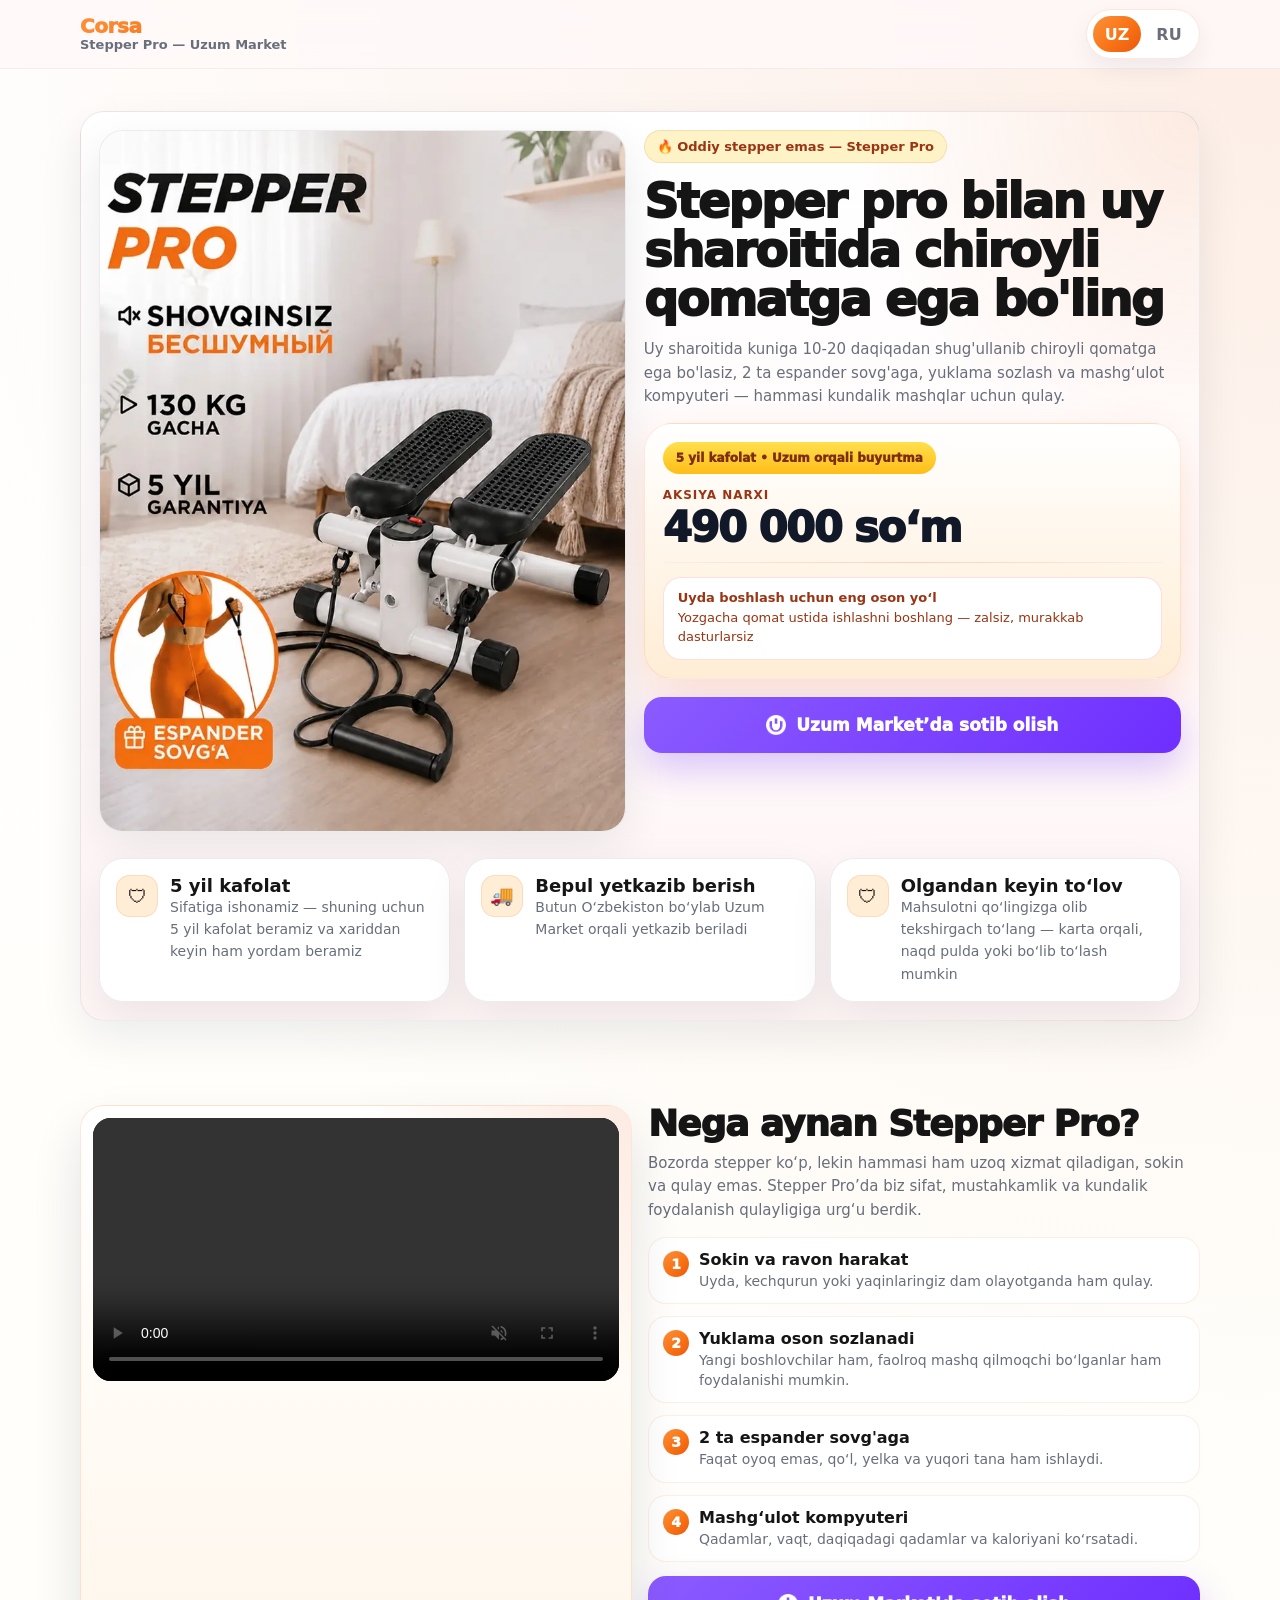
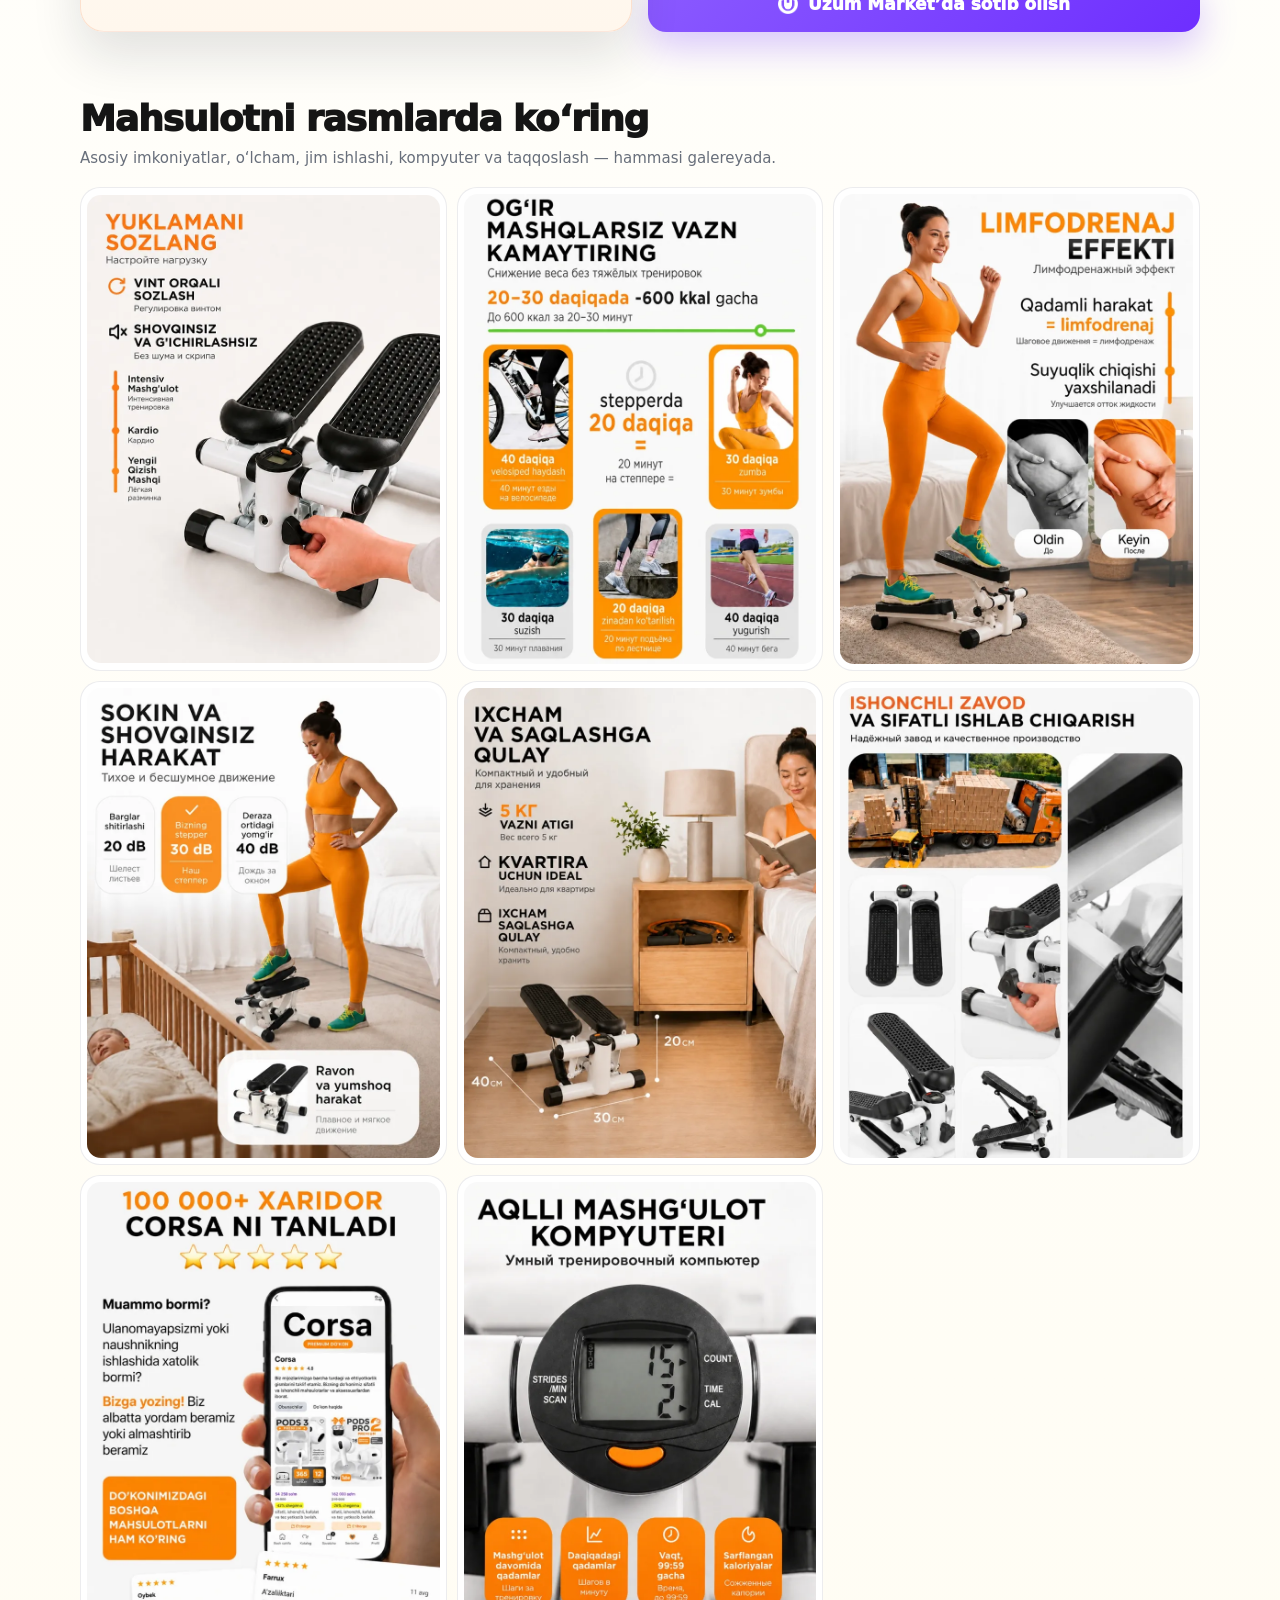
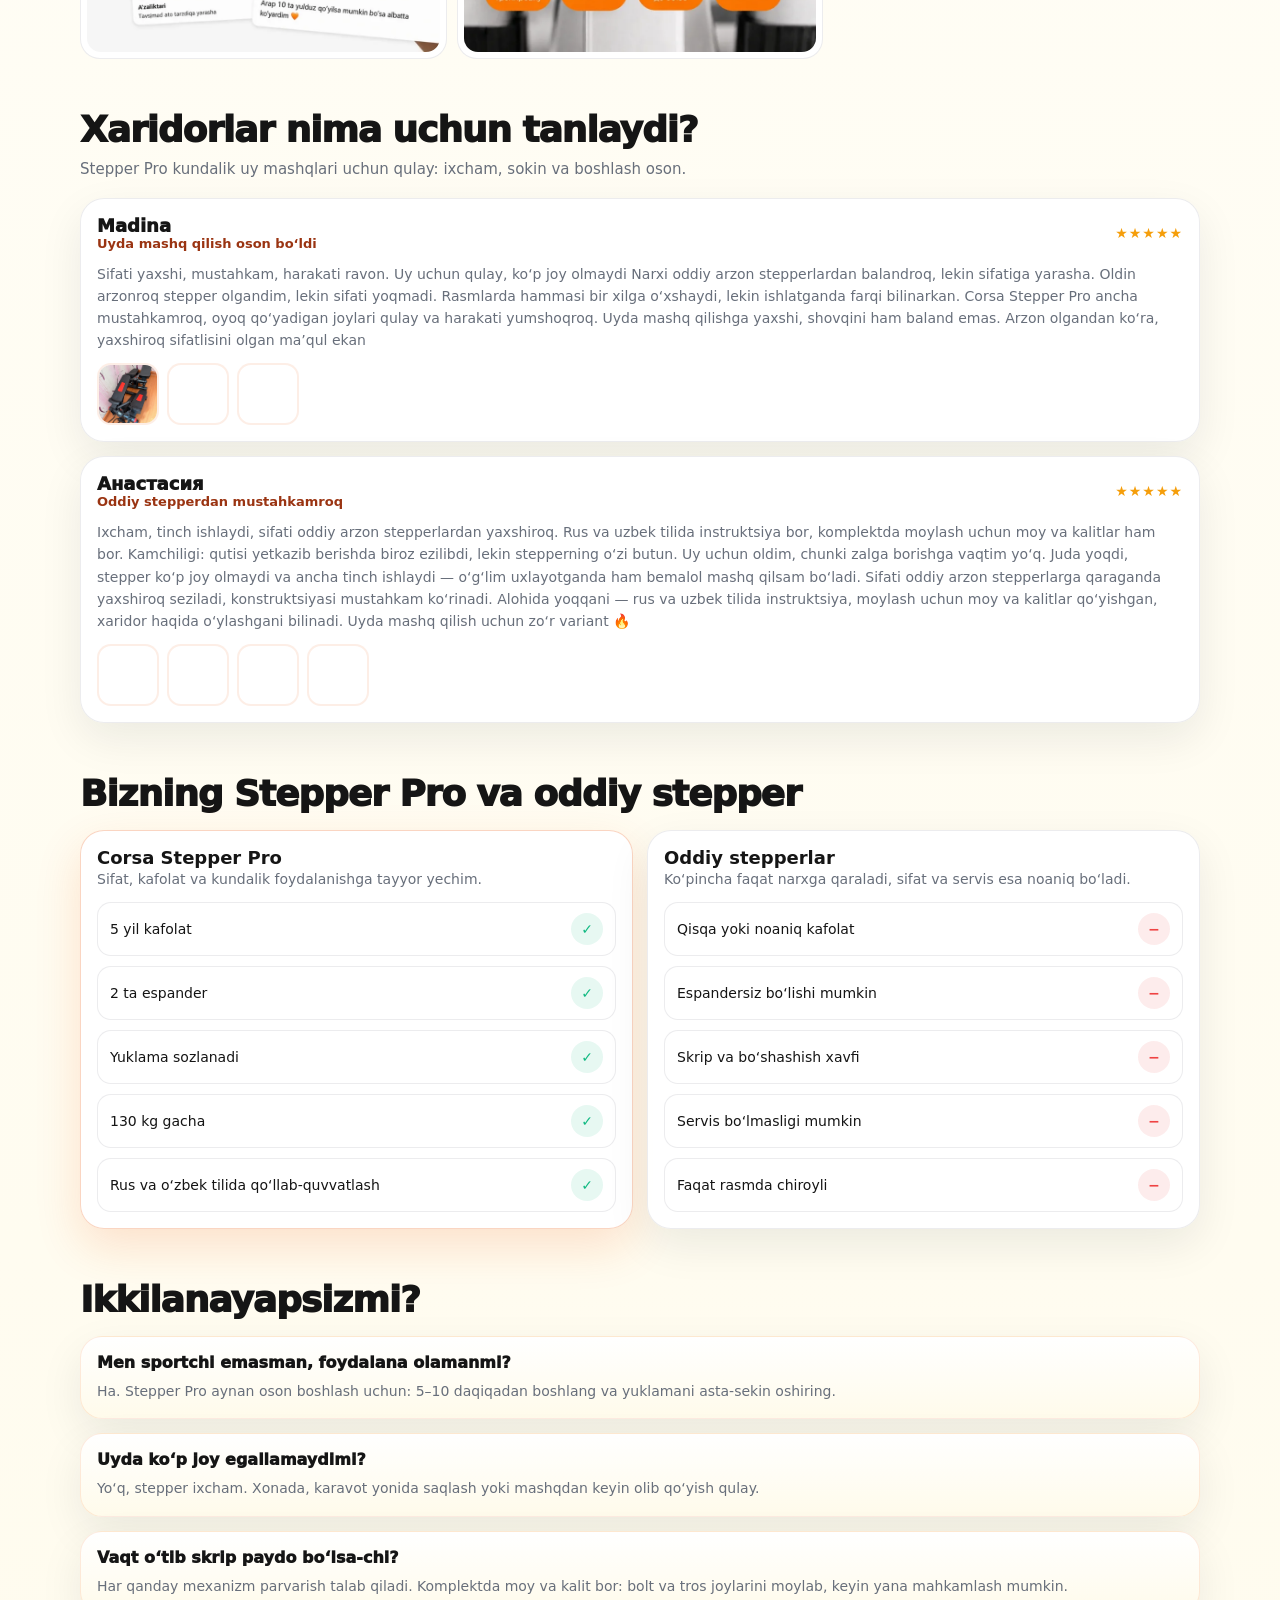
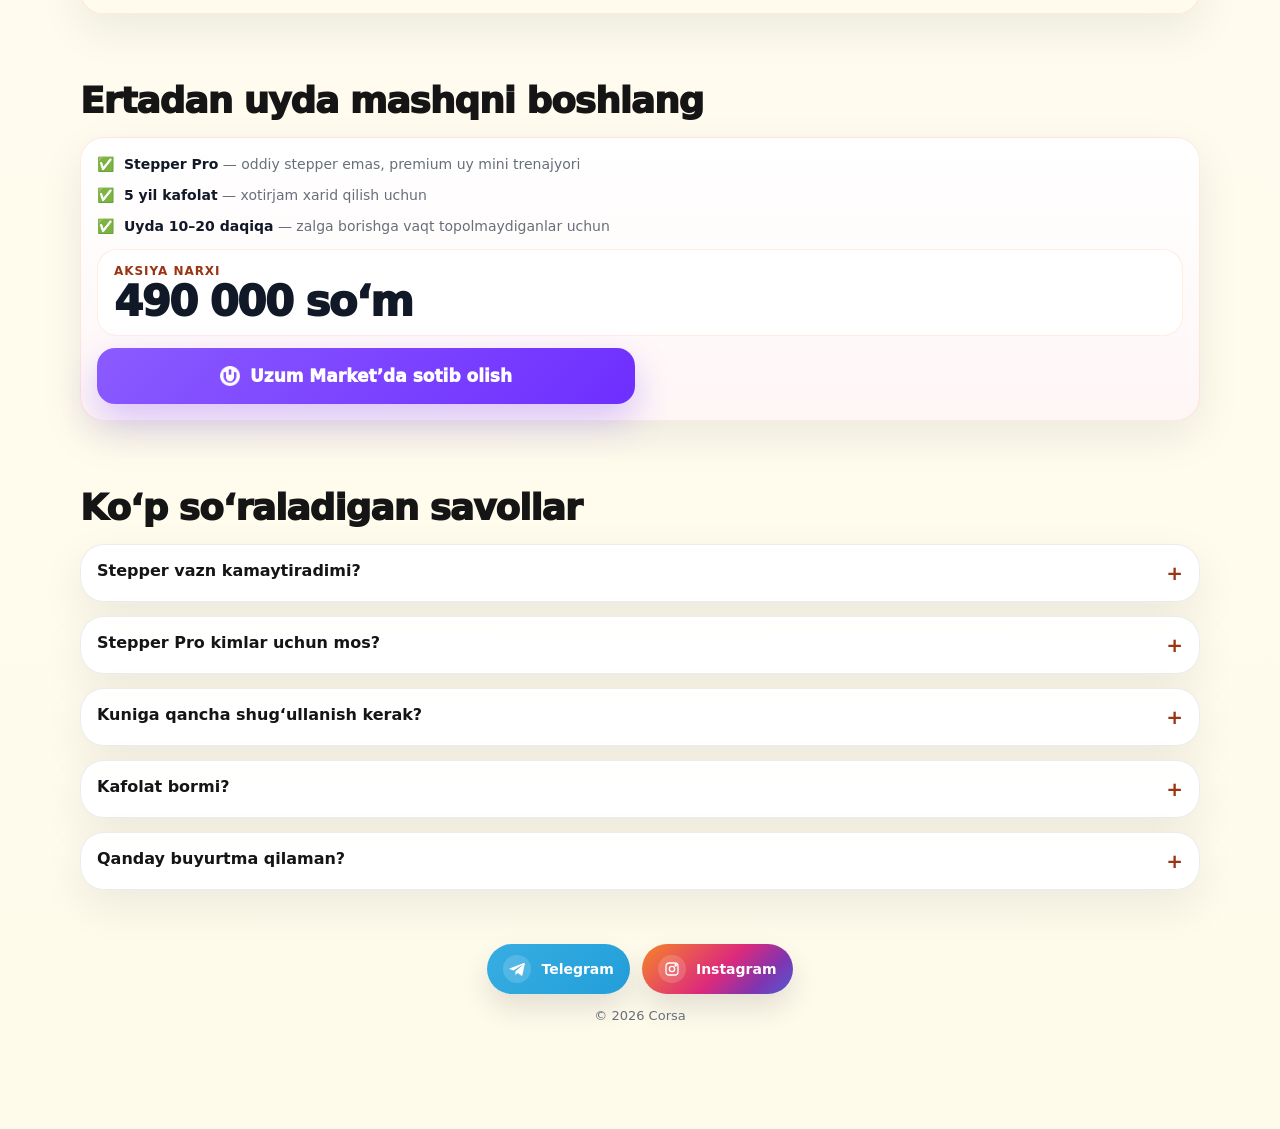
==== index.html @ ea38083e "Update Uzum market link" ====
<!DOCTYPE html>
<html lang="uz">
<head>
  <meta charset="UTF-8" />
  <meta name="viewport" content="width=device-width, initial-scale=1.0, viewport-fit=cover" />
  <title>Corsa — Stepper Pro | Uy uchun premium trenajor | Uzum Market</title>
  <meta name="description" content="Stepper Pro — uyda kardio, qomat va kundalik harakat uchun premium mini stepper. 2 ta espander, yuklama sozlash, mashg‘ulot kompyuteri va 5 yil kafolat." />
  <meta name="theme-color" content="#ea580c" />
  <meta name="robots" content="index,follow" />
  <meta property="og:type" content="website" />
  <meta property="og:title" content="Stepper Pro | Corsa — Uzum Market" />
  <meta property="og:description" content="Oddiy stepper emas — Stepper Pro. Uyda 10–20 daqiqa mashq, ixcham, shovqinsiz, 2 espander va 5 yil kafolat." />
  <meta property="og:image" content="images/stepper/s1.webp" />
  <meta property="og:url" content="https://shopland.uz/stepper.html" />
  <meta name="twitter:card" content="summary_large_image" />
  <link rel="canonical" href="https://shopland.uz/stepper.html" />
  
  <link href="data:image/svg+xml,<svg xmlns='http://www.w3.org/2000/svg' viewBox='0 0 100 100'><rect width='100' height='100' rx='20' fill='%23ef2029'/><text x='50' y='74' font-family='Arial, sans-serif' font-weight='bold' font-size='75' fill='white' text-anchor='middle'>C</text></svg>" rel="icon" />
  <link rel="preconnect" href="https://images.uzum.uz" crossorigin />
  <link rel="preconnect" href="https://connect.facebook.net" crossorigin />
  <link rel="preload" as="image" href="./images/stepper/s1.webp" fetchpriority="high" />
  
  <link rel="stylesheet" href="./css/style.css" />
  
  <!-- Meta Pixel Code -->
  <script>
  !function(f,b,e,v,n,t,s){if(f.fbq)return;n=f.fbq=function(){n.callMethod?n.callMethod.apply(n,arguments):n.queue.push(arguments)};if(!f._fbq)f._fbq=n;n.push=n;n.loaded=!0;n.version='2.0';n.queue=[];t=b.createElement(e);t.async=!0;t.src=v;s=b.getElementsByTagName(e)[0];s.parentNode.insertBefore(t,s)}(window, document,'script','https://connect.facebook.net/en_US/fbevents.js');
  fbq('init', '970527575460643');
  fbq('track', 'PageView');
  </script>
  <noscript><img height="1" width="1" style="display:none" src="https://www.facebook.com/tr?id=970527575460643&ev=PageView&noscript=1" /></noscript>
  <!-- End Meta Pixel Code -->
</head>
<body>
  <header class="topbar">
    <div class="container topbar-inner">
      <a href="#" class="brand"><span class="brand-copy"><span>Corsa</span><small data-uz="Stepper Pro — Uzum Market" data-ru="Stepper Pro — Uzum Market">Stepper Pro — Uzum Market</small></span></a>
      <div class="lang-switch" aria-label="Language switcher"><button class="lang-btn active" data-lang-btn="uz" type="button">UZ</button><button class="lang-btn" data-lang-btn="ru" type="button">RU</button></div>
    </div>
  </header>

  <main id="top">
    <section class="hero section-lg" id="hero-section">
      <div class="container">
        <div class="hero-wrap card">
          <div class="hero-media"><img src="./images/stepper/s1.webp?v=2" alt="Stepper Pro — uy uchun premium trenajor" loading="eager" fetchpriority="high" decoding="async" /></div>
          <div class="hero-copy">
            <div class="eyebrow" data-uz="🔥 Oddiy stepper emas — Stepper Pro" data-ru="🔥 Не обычный степпер — Stepper Pro">🔥 Oddiy stepper emas — Stepper Pro</div>
            <h1 data-uz="Stepper pro bilan uy sharoitida chiroyli qomatga ega bo'ling" data-ru="Обретите красивую фигуру в домашних условиях со Stepper pro">Stepper pro bilan uy sharoitida chiroyli qomatga ega bo'ling</h1>
            <p class="lead" data-uz="Uy sharoitida kuniga 10-20 daqiqadan shug'ullanib chiroyli qomatga ega bo'lasiz, 2 ta espander sovg'aga, yuklama sozlash va mashg‘ulot kompyuteri — hammasi kundalik mashqlar uchun qulay." data-ru="Занимаясь по 10-20 минут в день дома, вы обретете красивую фигуру, 2 эспандера в подарок, регулировка нагрузки и тренировочный компьютер — всё для удобных ежедневных тренировок.">Uy sharoitida kuniga 10-20 daqiqadan shug'ullanib chiroyli qomatga ega bo'lasiz, 2 ta espander sovg'aga, yuklama sozlash va mashg‘ulot kompyuteri — hammasi kundalik mashqlar uchun qulay.</p>
            <div class="price-box">
              <span class="discount-pill" data-uz="5 yil kafolat • Uzum orqali buyurtma" data-ru="Гарантия 5 лет • Заказ через Uzum">5 yil kafolat • Uzum orqali buyurtma</span>
              <div class="price-main"><div class="price-main-left"><span class="price-caption" data-uz="Aksiya narxi" data-ru="Цена по акции">Aksiya narxi</span><span class="new-price" data-uz="490 000 so‘m" data-ru="490 000 сум">490 000 so‘m</span></div></div>
              <div style="height:1px;background:linear-gradient(90deg,rgba(239,32,41,.04),rgba(239,32,41,.18),rgba(239,32,41,.04))"></div>
              <div style="padding:12px 14px;border-radius:18px;background:#fff;border:1px solid rgba(239,32,41,.14)"><div class="timer-label" data-uz="Uyda boshlash uchun eng oson yo‘l" data-ru="Самый простой старт тренировок дома">Uyda boshlash uchun eng oson yo‘l</div><p style="font-size:13px;color:#9a3412;margin-top:4px;line-height:1.45" data-uz="Yozgacha qomat ustida ishlashni boshlang — zalsiz, murakkab dasturlarsiz" data-ru="Начните работать над фигурой до лета — дома, без спортзала и сложных программ">Sport zalisiz, murakkab dasturlarsiz — stepperga chiqing va harakatni boshlang</p></div>
            </div>
            <div class="btn-row" style="margin-top: 4px;"><a href="https://uzum.uz/uz/product/uy-uchunekspanderliprostepperkardiofitnes-oyoqlar-qora---1-2832584" class="btn btn-uzum" rel="nofollow noopener noreferrer" target="_blank"><img src="./assets/uzum-logo.webp" alt="Uzum logo" /><span data-uz="Uzum Market’da sotib olish" data-ru="Купить в Uzum Market">Uzum Market’da sotib olish</span></a></div>
          </div>
          <div class="proof-row-full">
            <div class="trust-item card"><div class="icon-box">🛡</div><div><h3 data-uz="5 yil kafolat" data-ru="Гарантия 5 лет">5 yil kafolat</h3><p data-uz="Sifatiga ishonamiz — shuning uchun 5 yil kafolat beramiz va xariddan keyin ham yordam beramiz" data-ru="Мы уверены в качестве — поэтому даём гарантию 5 лет и поддерживаем вас после покупки">Sifatiga ishonamiz — shuning uchun 5 yil kafolat beramiz va xariddan keyin ham yordam beramiz</p></div></div>
            <div class="trust-item card"><div class="icon-box">🚚</div><div><h3 data-uz="Bepul yetkazib berish" data-ru="Бесплатная доставка">Bepul yetkazib berish</h3><p data-uz="Butun O‘zbekiston bo‘ylab Uzum Market orqali yetkazib beriladi" data-ru="Доставка по всему Узбекистану через Uzum Market">Butun O‘zbekiston bo‘ylab Uzum Market orqali yetkazib beriladi</p></div></div>
            <div class="trust-item card"><div class="icon-box">🛡</div><div><h3 data-uz="Olgandan keyin to‘lov" data-ru="Оплата после получения">Olgandan keyin to‘lov</h3><p data-uz="Mahsulotni qo‘lingizga olib tekshirgach to‘lang — karta orqali, naqd pulda yoki bo‘lib to‘lash mumkin" data-ru="Получите товар, проверьте и только потом оплатите — картой, наличными или в рассрочку">Mahsulotni qo‘lingizga olib tekshirgach to‘lang — karta orqali, naqd pulda yoki bo‘lib to‘lash mumkin</p></div></div>
          </div>
        </div>
      </div>
    </section>

    <section class="section-lg">
      <div class="container showcase">
        <div class="video-shell card">
          <video id="inlineVideo" muted playsinline webkit-playsinline preload="metadata" controls loop>
            <source src="./assets/video_compressed.mp4" type="video/mp4" />
          </video>
        </div>
        <div style="display:grid;gap:14px;align-content:start">
          <div class="section-head" style="margin-bottom:0">
            <h2 data-uz="Nega aynan Stepper Pro?" data-ru="Почему именно Stepper Pro?">Nega aynan Stepper Pro?</h2>
            <p class="lead" data-uz="Bozorda stepper ko‘p, lekin hammasi ham uzoq xizmat qiladigan, sokin va qulay emas. Stepper Pro’da biz sifat, mustahkamlik va kundalik foydalanish qulayligiga urg‘u berdik." data-ru="Степперов много, но не каждый долго служит, работает тихо и удобен каждый день. В Stepper Pro мы сделали акцент на качестве, прочности и удобстве для домашних тренировок.">Bozorda stepper ko‘p, lekin hammasi ham uzoq xizmat qiladigan, sokin va qulay emas. Stepper Pro’da biz sifat, mustahkamlik va kundalik foydalanish qulayligiga urg‘u berdik.</p>
          </div>
          <div class="feature-list">
            <div class="feature-line"><div class="red-dot">1</div><div><b data-uz="Sokin va ravon harakat" data-ru="Тихий и плавный ход">Sokin va ravon harakat</b><span data-uz="Uyda, kechqurun yoki yaqinlaringiz dam olayotganda ham qulay." data-ru="Удобно заниматься дома, вечером или когда рядом кто-то отдыхает.">Uyda, kechqurun yoki yaqinlaringiz dam olayotganda ham qulay.</span></div></div>
            <div class="feature-line"><div class="red-dot">2</div><div><b data-uz="Yuklama oson sozlanadi" data-ru="Нагрузка легко регулируется">Yuklama oson sozlanadi</b><span data-uz="Yangi boshlovchilar ham, faolroq mashq qilmoqchi bo‘lganlar ham foydalanishi mumkin." data-ru="Подходит и новичкам, и тем, кто хочет тренироваться активнее.">Yangi boshlovchilar ham, faolroq mashq qilmoqchi bo‘lganlar ham foydalanishi mumkin.</span></div></div>
            <div class="feature-line"><div class="red-dot">3</div><div><b data-uz="2 ta espander sovg'aga" data-ru="2 эспандера в подарок">2 ta espander sovg'aga</b><span data-uz="Faqat oyoq emas, qo‘l, yelka va yuqori tana ham ishlaydi." data-ru="Работают не только ноги, но и руки, плечи и верх тела.">Faqat oyoq emas, qo‘l, yelka va yuqori tana ham ishlaydi.</span></div></div>
            <div class="feature-line"><div class="red-dot">4</div><div><b data-uz="Mashg‘ulot kompyuteri" data-ru="Тренировочный компьютер">Mashg‘ulot kompyuteri</b><span data-uz="Qadamlar, vaqt, daqiqadagi qadamlar va kaloriyani ko‘rsatadi." data-ru="Показывает шаги, время, шаги в минуту и калории.">Qadamlar, vaqt, daqiqadagi qadamlar va kaloriyani ko‘rsatadi.</span></div></div>
          </div>
          <a href="https://uzum.uz/uz/product/uy-uchunekspanderliprostepperkardiofitnes-oyoqlar-qora---1-2832584" class="btn btn-uzum" rel="nofollow noopener noreferrer" target="_blank"><img src="./assets/uzum-logo.webp" alt="Uzum logo" /><span data-uz="Uzum Market’da sotib olish" data-ru="Купить в Uzum Market">Uzum Market’da sotib olish</span></a>
        </div>
      </div>
    </section>

    <section class="section">
      <div class="container">
        <div class="section-head">
          <h2 data-uz="Mahsulotni rasmlarda ko‘ring" data-ru="Посмотрите товар в деталях">Mahsulotni rasmlarda ko‘ring</h2>
          <p class="lead" data-uz="Asosiy imkoniyatlar, o‘lcham, jim ishlashi, kompyuter va taqqoslash — hammasi galereyada." data-ru="Основные преимущества, размер, тихая работа, компьютер и сравнение — всё в галерее.">Asosiy imkoniyatlar, o‘lcham, jim ishlashi, kompyuter va taqqoslash — hammasi galereyada.</p>
        </div>
        <div class="gallery-grid" id="galleryGrid">
          <button class="gallery-card" type="button" data-popup-img="./images/stepper/gal_1.webp"><img src="./images/stepper/gal_1.webp" alt="Stepper Pro galereya 1" loading="lazy" /></button>
          <button class="gallery-card" type="button" data-popup-img="./images/stepper/gal_2.webp"><img src="./images/stepper/gal_2.webp" alt="Stepper Pro galereya 2" loading="lazy" /></button>
          <button class="gallery-card" type="button" data-popup-img="./images/stepper/gal_3.webp"><img src="./images/stepper/gal_3.webp" alt="Stepper Pro galereya 3" loading="lazy" /></button>
          <button class="gallery-card" type="button" data-popup-img="./images/stepper/gal_4.webp"><img src="./images/stepper/gal_4.webp" alt="Stepper Pro galereya 4" loading="lazy" /></button>
          <button class="gallery-card" type="button" data-popup-img="./images/stepper/gal_5.webp"><img src="./images/stepper/gal_5.webp" alt="Stepper Pro galereya 5" loading="lazy" /></button>
          <button class="gallery-card" type="button" data-popup-img="./images/stepper/gal_6.webp"><img src="./images/stepper/gal_6.webp" alt="Stepper Pro galereya 6" loading="lazy" /></button>
          <button class="gallery-card" type="button" data-popup-img="./images/stepper/gal_7.webp"><img src="./images/stepper/gal_7.webp" alt="Stepper Pro galereya 7" loading="lazy" /></button>
          <button class="gallery-card" type="button" data-popup-img="./images/stepper/gal_8.webp"><img src="./images/stepper/gal_8.webp" alt="Stepper Pro galereya 8" loading="lazy" /></button>
        </div>
      </div>
    </section>

    <section class="section" id="reviews">
      <div class="container">
        <div class="section-head">
          <h2 data-uz="Xaridorlar nima uchun tanlaydi?" data-ru="Почему покупатели выбирают нас?">Xaridorlar nima uchun tanlaydi?</h2>
          <p class="lead" data-uz="Stepper Pro kundalik uy mashqlari uchun qulay: ixcham, sokin va boshlash oson." data-ru="Stepper Pro удобен для домашних тренировок: компактный, тихий и простой для старта.">Stepper Pro kundalik uy mashqlari uchun qulay: ixcham, sokin va boshlash oson.</p>
        </div>
        <div class="reviews-list">
          <div class="review-card card">
            <div class="review-top">
              <div><div class="review-name">Madina</div><div class="review-title" data-uz="Uyda mashq qilish oson bo‘ldi" data-ru="Стало проще заниматься дома">Uyda mashq qilish oson bo‘ldi</div></div>
              <div class="stars">★★★★★</div>
            </div>
            <p class="review-text" data-uz="Sifati yaxshi, mustahkam, harakati ravon. Uy uchun qulay, ko‘p joy olmaydi Narxi oddiy arzon stepperlardan balandroq, lekin sifatiga yarasha. Oldin arzonroq stepper olgandim, lekin sifati yoqmadi. Rasmlarda hammasi bir xilga o‘xshaydi, lekin ishlatganda farqi bilinarkan. Corsa Stepper Pro ancha mustahkamroq, oyoq qo‘yadigan joylari qulay va harakati yumshoqroq. Uyda mashq qilishga yaxshi, shovqini ham baland emas. Arzon olgandan ko‘ra, yaxshiroq sifatlisini olgan ma’qul ekan" data-ru="Качество хорошее, прочный, ход плавный. Для дома удобный, много места не занимает. Цена выше, чем у обычных дешёвых степперов, но качество соответствует цене. Раньше я брала степпер подешевле, но качество мне не понравилось. На фото все выглядят примерно одинаково, но когда начинаешь пользоваться, разница чувствуется. Corsa Stepper Pro намного крепче, площадки для ног удобные, ход мягче. Для домашних тренировок хороший вариант, шум тоже не сильный. Лучше взять качественный, чем потом жалеть из-за дешёвого.">Sifati yaxshi, mustahkam, harakati ravon. Uy uchun qulay, ko‘p joy olmaydi Narxi oddiy arzon stepperlardan balandroq, lekin sifatiga yarasha. Oldin arzonroq stepper olgandim, lekin sifati yoqmadi. Rasmlarda hammasi bir xilga o‘xshaydi, lekin ishlatganda farqi bilinarkan. Corsa Stepper Pro ancha mustahkamroq, oyoq qo‘yadigan joylari qulay va harakati yumshoqroq. Uyda mashq qilishga yaxshi, shovqini ham baland emas. Arzon olgandan ko‘ra, yaxshiroq sifatlisini olgan ma’qul ekan</p>
            <div class="review-thumbs">
              <button class="review-thumb" type="button" data-popup-img="./images/reviews/r1.jpg"><img src="./images/reviews/r1.jpg" alt="Stepper Pro review photo 1" loading="lazy" decoding="async" /></button>
              <button class="review-thumb" type="button" data-popup-img="./images/reviews/r2.jpg"><img src="./images/reviews/r2.jpg" alt="Stepper Pro review photo 2" loading="lazy" decoding="async" /></button>
              <button class="review-thumb" type="button" data-popup-img="./images/reviews/r3.jpg"><img src="./images/reviews/r3.jpg" alt="Stepper Pro review photo 3" loading="lazy" decoding="async" /></button>
            </div>
          </div>
          <div class="review-card card">
            <div class="review-top">
              <div><div class="review-name">Анастасия</div><div class="review-title" data-uz="Oddiy stepperdan mustahkamroq" data-ru="Крепче обычного степпера">Oddiy stepperdan mustahkamroq</div></div>
              <div class="stars">★★★★★</div>
            </div>
            <p class="review-text" data-uz="Ixcham, tinch ishlaydi, sifati oddiy arzon stepperlardan yaxshiroq. Rus va uzbek tilida instruktsiya bor, komplektda moylash uchun moy va kalitlar ham bor. Kamchiligi: qutisi yetkazib berishda biroz ezilibdi, lekin stepperning o‘zi butun. Uy uchun oldim, chunki zalga borishga vaqtim yo‘q. Juda yoqdi, stepper ko‘p joy olmaydi va ancha tinch ishlaydi — o‘g‘lim uxlayotganda ham bemalol mashq qilsam bo‘ladi. Sifati oddiy arzon stepperlarga qaraganda yaxshiroq seziladi, konstruktsiyasi mustahkam ko‘rinadi. Alohida yoqqani — rus va uzbek tilida instruktsiya, moylash uchun moy va kalitlar qo‘yishgan, xaridor haqida o‘ylashgani bilinadi. Uyda mashq qilish uchun zo‘r variant 🔥" data-ru="Компактный, тихо работает, качество лучше обычных дешёвых степперов. Есть инструкция на русском и узбекском языке, в комплекте масло для смазки и ключи. Коробка немного помялась при доставке, но сам степпер целый. Брала для дома потому что в зал ходить времени нет. Очень понравилось, что степпер не занимает много места и работает достаточно тихо — могу заниматься даже когда сын спит. По качеству ощущается лучше обычных недорогих степперов, конструкция выглядит крепко. Отдельно приятно, что положили инструкцию на рус и уз языке, а также масло для смазки и ключи видно что о покупателе подумали. Для домашних тренировок отличный вариант 🔥">Ixcham, tinch ishlaydi, sifati oddiy arzon stepperlardan yaxshiroq. Rus va uzbek tilida instruktsiya bor, komplektda moylash uchun moy va kalitlar ham bor. Kamchiligi: qutisi yetkazib berishda biroz ezilibdi, lekin stepperning o‘zi butun. Uy uchun oldim, chunki zalga borishga vaqtim yo‘q. Juda yoqdi, stepper ko‘p joy olmaydi va ancha tinch ishlaydi — o‘g‘lim uxlayotganda ham bemalol mashq qilsam bo‘ladi. Sifati oddiy arzon stepperlarga qaraganda yaxshiroq seziladi, konstruktsiyasi mustahkam ko‘rinadi. Alohida yoqqani — rus va uzbek tilida instruktsiya, moylash uchun moy va kalitlar qo‘yishgan, xaridor haqida o‘ylashgani bilinadi. Uyda mashq qilish uchun zo‘r variant 🔥</p>
            <div class="review-thumbs">
              <button class="review-thumb" type="button" data-popup-img="./images/reviews/r4.jpg"><img src="./images/reviews/r4.jpg" alt="Stepper Pro review photo 4" loading="lazy" decoding="async" /></button>
              <button class="review-thumb" type="button" data-popup-img="./images/reviews/r5.jpg"><img src="./images/reviews/r5.jpg" alt="Stepper Pro review photo 5" loading="lazy" decoding="async" /></button>
              <button class="review-thumb" type="button" data-popup-img="./images/reviews/r6.jpg"><img src="./images/reviews/r6.jpg" alt="Stepper Pro review photo 6" loading="lazy" decoding="async" /></button>
              <button class="review-thumb" type="button" data-popup-img="./images/reviews/r7.jpg"><img src="./images/reviews/r7.jpg" alt="Stepper Pro review photo 7" loading="lazy" decoding="async" /></button>
            </div>
          </div>
        </div>
      </div>
    </section>

    <section class="section">
      <div class="container">
        <div class="section-head">
          <h2 data-uz="Bizning Stepper Pro va oddiy stepper" data-ru="Наш Stepper Pro и обычный степпер">Bizning Stepper Pro va oddiy stepper</h2>
        </div>
        <div class="compare-grid">
          <div class="compare-card card highlight">
            <h3 data-uz="Corsa Stepper Pro" data-ru="Corsa Stepper Pro">Corsa Stepper Pro</h3>
            <p data-uz="Sifat, kafolat va kundalik foydalanishga tayyor yechim." data-ru="Качество, гарантия и готовое решение для ежедневных тренировок.">Sifat, kafolat va kundalik foydalanishga tayyor yechim.</p>
            <div class="compare-table">
              <div class="cmp-row"><span data-uz="5 yil kafolat" data-ru="Гарантия 5 лет">5 yil kafolat</span><span class="cmp-good">✓</span></div>
              <div class="cmp-row"><span data-uz="2 ta espander" data-ru="2 эспандера">2 ta espander</span><span class="cmp-good">✓</span></div>
              <div class="cmp-row"><span data-uz="Yuklama sozlanadi" data-ru="Регулировка нагрузки">Yuklama sozlanadi</span><span class="cmp-good">✓</span></div>
              <div class="cmp-row"><span data-uz="130 kg gacha" data-ru="До 130 кг">130 kg gacha</span><span class="cmp-good">✓</span></div>
              <div class="cmp-row"><span data-uz="Rus va o‘zbek tilida qo‘llab-quvvatlash" data-ru="Поддержка на русском и узбекском">Rus va o‘zbek tilida qo‘llab-quvvatlash</span><span class="cmp-good">✓</span></div>
            </div>
          </div>
          <div class="compare-card card">
            <h3 data-uz="Oddiy stepperlar" data-ru="Обычные степперы">Oddiy stepperlar</h3>
            <p data-uz="Ko‘pincha faqat narxga qaraladi, sifat va servis esa noaniq bo‘ladi." data-ru="Часто выбирают только по цене, а качество и сервис остаются непонятными.">Ko‘pincha faqat narxga qaraladi, sifat va servis esa noaniq bo‘ladi.</p>
            <div class="compare-table">
              <div class="cmp-row"><span data-uz="Qisqa yoki noaniq kafolat" data-ru="Короткая или непонятная гарантия">Qisqa yoki noaniq kafolat</span><span class="cmp-bad">−</span></div>
              <div class="cmp-row"><span data-uz="Espandersiz bo‘lishi mumkin" data-ru="Может быть без эспандеров">Espandersiz bo‘lishi mumkin</span><span class="cmp-bad">−</span></div>
              <div class="cmp-row"><span data-uz="Skrip va bo‘shashish xavfi" data-ru="Риск скрипа и люфта">Skrip va bo‘shashish xavfi</span><span class="cmp-bad">−</span></div>
              <div class="cmp-row"><span data-uz="Servis bo‘lmasligi mumkin" data-ru="Может не быть поддержки">Servis bo‘lmasligi mumkin</span><span class="cmp-bad">−</span></div>
              <div class="cmp-row"><span data-uz="Faqat rasmda chiroyli" data-ru="Красиво только на фото">Faqat rasmda chiroyli</span><span class="cmp-bad">−</span></div>
            </div>
          </div>
        </div>
      </div>
    </section>

    <section class="section doubts" id="doubts">
      <div class="container">
        <div class="section-head"><h2 data-ru="Есть сомнения?" data-uz="Ikkilanayapsizmi?">Ikkilanayapsizmi?</h2></div>
        <div class="doubts-grid">
          <div class="dcard">
            <div class="q" data-ru="Я не спортивный человек, смогу пользоваться?" data-uz="Men sportchi emasman, foydalana olamanmi?">Men sportchi emasman, foydalana olamanmi?</div>
            <div class="a" data-ru="Да. Stepper Pro как раз для лёгкого старта: начните с 5–10 минут и постепенно увеличивайте нагрузку." data-uz="Ha. Stepper Pro aynan oson boshlash uchun: 5–10 daqiqadan boshlang va yuklamani asta-sekin oshiring.">Ha. Stepper Pro aynan oson boshlash uchun: 5–10 daqiqadan boshlang va yuklamani asta-sekin oshiring.</div>
          </div>
          <div class="dcard">
            <div class="q" data-ru="Он не будет занимать много места?" data-uz="Uyda ko‘p joy egallamaydimi?">Uyda ko‘p joy egallamaydimi?</div>
            <div class="a" data-ru="Нет, степпер компактный. Его удобно держать в комнате, возле кровати или убрать после тренировки." data-uz="Yo‘q, stepper ixcham. Xonada, karavot yonida saqlash yoki mashqdan keyin olib qo‘yish qulay.">Yo‘q, stepper ixcham. Xonada, karavot yonida saqlash yoki mashqdan keyin olib qo‘yish qulay.</div>
          </div>
          <div class="dcard">
            <div class="q" data-ru="А если со временем появится скрип?" data-uz="Vaqt o‘tib skrip paydo bo‘lsa-chi?">Vaqt o‘tib skrip paydo bo‘lsa-chi?</div>
            <div class="a" data-ru="Любой механизм требует ухода. В комплекте есть масло и ключ: можно смазать места крепления болтов и троса, затем снова затянуть." data-uz="Har qanday mexanizm parvarish talab qiladi. Komplektda moy va kalit bor: bolt va tros joylarini moylab, keyin yana mahkamlash mumkin.">Har qanday mexanizm parvarish talab qiladi. Komplektda moy va kalit bor: bolt va tros joylarini moylab, keyin yana mahkamlash mumkin.</div>
          </div>
        </div>
      </div>
    </section>

    <section class="section-lg">
      <div class="container">
        <div class="section-head"><h2 data-uz="Ertadan uyda mashqni boshlang" data-ru="Начните тренировки дома уже завтра">Ertadan uyda mashqni boshlang</h2></div>
        <div class="cta-card card">
          <div class="cta-bullets">
            <div class="item"><span>✅</span><span><strong data-uz="Stepper Pro" data-ru="Stepper Pro">Stepper Pro</strong> — <span data-uz="oddiy stepper emas, premium uy mini trenajyori" data-ru="не обычный степпер, а премиальный домашний мини тренажёр">oddiy stepper emas, premium uy mini trenajyori</span></span></div>
            <div class="item"><span>✅</span><span><strong data-uz="5 yil kafolat" data-ru="Гарантия 5 лет">5 yil kafolat</strong> — <span data-uz="xotirjam xarid qilish uchun" data-ru="для спокойной покупки">xotirjam xarid qilish uchun</span></span></div>
            <div class="item"><span>✅</span><span><strong data-uz="Uyda 10–20 daqiqa" data-ru="10–20 минут дома">Uyda 10–20 daqiqa</strong> — <span data-uz="zalga borishga vaqt topolmaydiganlar uchun" data-ru="для тех, у кого нет времени на зал">zalga borishga vaqt topolmaydiganlar uchun</span></span></div>
          </div>
          <div class="cta-price-row">
            <div class="cta-price-stack"><small data-uz="Aksiya narxi" data-ru="Цена по акции">Aksiya narxi</small><span class="new-price" data-uz="490 000 so‘m" data-ru="490 000 сум">490 000 so‘m</span></div>

          </div>
          <div class="cta-actions">
            <a href="https://uzum.uz/uz/product/uy-uchunekspanderliprostepperkardiofitnes-oyoqlar-qora---1-2832584" class="btn btn-uzum" rel="nofollow noopener noreferrer" target="_blank"><img src="./assets/uzum-logo.webp" alt="Uzum logo" /><span data-uz="Uzum Market’da sotib olish" data-ru="Купить в Uzum Market">Uzum Market’da sotib olish</span></a>
          </div>
        </div>
      </div>
    </section>

    <section class="section" id="faq">
      <div class="container">
        <div class="section-head"><h2 data-uz="Ko‘p so‘raladigan savollar" data-ru="Частые вопросы">Ko‘p so‘raladigan savollar</h2></div>
        <div class="faq-grid">
          <details class="faq-item card"><summary data-uz="Stepper vazn kamaytiradimi?" data-ru="Помогает ли степпер снижать вес?">Stepper vazn kamaytiradimi?</summary><p data-uz="Stepper kardio harakatni oshirishga yordam beradi. Natija ovqatlanish, muntazamlik va umumiy faollikka bog‘liq." data-ru="Степпер помогает повысить кардио-активность. Результат зависит от питания, регулярности и общей активности.">Stepper kardio harakatni oshirishga yordam beradi. Natija ovqatlanish, muntazamlik va umumiy faollikka bog‘liq.</p></details>
          <details class="faq-item card"><summary data-uz="Stepper Pro kimlar uchun mos?" data-ru="Кому подойдёт Stepper Pro?">Stepper Pro kimlar uchun mos?</summary><p data-uz="Uyda mashq qilishni boshlamoqchi bo‘lganlar, yangi boshlovchilar, kam harakat qiladiganlar va sport zaliga vaqt topolmaydiganlar uchun mos." data-ru="Подходит тем, кто хочет начать тренироваться дома, новичкам, людям с сидячим образом жизни и тем, у кого нет времени на спортзал.">Uyda mashq qilishni boshlamoqchi bo‘lganlar, yangi boshlovchilar, kam harakat qiladiganlar va sport zaliga vaqt topolmaydiganlar uchun mos.</p></details>
          <details class="faq-item card"><summary data-uz="Kuniga qancha shug‘ullanish kerak?" data-ru="Сколько заниматься в день?">Kuniga qancha shug‘ullanish kerak?</summary><p data-uz="Yangi boshlovchilar 5–10 daqiqadan boshlashi mumkin. Keyin 15–20 daqiqagacha asta-sekin oshirish tavsiya etiladi." data-ru="Новичкам можно начать с 5–10 минут. Затем постепенно увеличить до 15–20 минут.">Yangi boshlovchilar 5–10 daqiqadan boshlashi mumkin. Keyin 15–20 daqiqagacha asta-sekin oshirish tavsiya etiladi.</p></details>
          <details class="faq-item card"><summary data-uz="Kafolat bormi?" data-ru="Есть гарантия?">Kafolat bormi?</summary><p data-uz="Ha, Stepper Pro uchun 5 yil kafolat beriladi. Savollar bo‘lsa, Corsa qo‘llab-quvvatlashiga yozishingiz mumkin." data-ru="Да, на Stepper Pro действует гарантия 5 лет. По вопросам можно написать в поддержку Corsa.">Ha, Stepper Pro uchun 5 yil kafolat beriladi. Savollar bo‘lsa, Corsa qo‘llab-quvvatlashiga yozishingiz mumkin.</p></details>
          <details class="faq-item card"><summary data-uz="Qanday buyurtma qilaman?" data-ru="Как заказать?">Qanday buyurtma qilaman?</summary><p data-uz="Sahifadagi Uzum tugmasini bosing va mahsulot kartasi orqali buyurtma bering." data-ru="Нажмите кнопку Uzum на странице и оформите заказ через карточку товара.">Sahifadagi Uzum tugmasini bosing va mahsulot kartasi orqali buyurtma bering.</p></details>
        </div>
      </div>
    </section>
  </main>

  <div class="sticky-cta" id="stickyCta">
    <a href="https://uzum.uz/uz/product/uy-uchunekspanderliprostepperkardiofitnes-oyoqlar-qora---1-2832584" class="btn btn-uzum" rel="nofollow noopener noreferrer" target="_blank"><img src="./assets/uzum-logo.webp" alt="Uzum logo" /><span data-uz="Uzum Market’da sotib olish" data-ru="Купить в Uzum Market">Uzum Market’da sotib olish</span></a>
  </div>

  <div class="sticky-mini-video" id="stickyMiniVideo">
    <button class="sticky-mini-video-close" type="button" id="stickyMiniVideoClose" aria-label="Close">×</button>
    <button class="sticky-mini-video-open" type="button" id="stickyMiniVideoOpen" aria-label="Open video">
      <video id="stickyMiniVideoEl" muted playsinline webkit-playsinline preload="metadata" loop>
        <source src="./assets/video_compressed.mp4" type="video/mp4" />
      </video>
      <div class="sticky-mini-video-overlay"><span class="sticky-mini-video-live-dot" aria-hidden="true"></span><span>Video</span></div>
    </button>
  </div>

  <div class="modal" id="galleryModal" aria-hidden="true">
    <div class="modal-content">
      <button class="modal-close" type="button" aria-label="Close">×</button>
      <img id="modalImage" alt="Gallery image" />
      <div class="modal-nav"><button type="button" id="prevImage">‹</button><button type="button" id="nextImage">›</button></div>
    </div>
  </div>

  <div class="video-modal" id="videoModal" aria-hidden="true">
    <div class="video-modal-content">
      <button class="video-close" type="button" aria-label="Close">×</button>
      <div class="video-title" data-uz="Stepper Pro real video" data-ru="Реальное видео Stepper Pro">Stepper Pro real video</div>
      <video id="modalVideo" controls playsinline webkit-playsinline preload="metadata">
        <source src="./assets/video_compressed.mp4" type="video/mp4" />
      </video>
      <div class="video-cta-wrap">
        <a href="https://uzum.uz/uz/product/uy-uchunekspanderliprostepperkardiofitnes-oyoqlar-qora---1-2832584" class="btn btn-uzum" rel="nofollow noopener noreferrer" target="_blank"><img src="./assets/uzum-logo.webp" alt="Uzum logo" /><span data-uz="Uzum Market’da sotib olish" data-ru="Купить в Uzum Market">Uzum Market’da sotib olish</span></a>
      </div>
    </div>
  </div>

  <footer>
    <div class="container">
      <div class="footer-socials">
        <a class="social-pill social-pill--telegram" href="https://t.me/shoplanduz" target="_blank" rel="noopener noreferrer">
          <span class="social-icon"><svg viewBox="0 0 24 24" fill="currentColor"><path d="M9.78 15.56 9.4 20.9c.54 0 .78-.23 1.06-.5l2.54-2.43 5.27 3.86c.97.54 1.65.26 1.91-.9l3.47-16.26.01-.01c.31-1.45-.52-2.02-1.47-1.66L1.79 10.87c-1.39.54-1.37 1.32-.24 1.67l5.22 1.63L18.9 6.56c.57-.35 1.09-.16.66.19"/></svg></span>Telegram
        </a>
        <a class="social-pill social-pill--instagram" href="https://instagram.com/shoplanduz" target="_blank" rel="noopener noreferrer">
          <span class="social-icon"><svg viewBox="0 0 24 24" fill="none" stroke="currentColor" stroke-width="2"><rect x="3" y="3" width="18" height="18" rx="5"></rect><circle cx="12" cy="12" r="4"></circle><circle cx="17.5" cy="6.5" r="1"></circle></svg></span>Instagram
        </a>
      </div>
      <div>© 2026 Corsa</div>
    </div>
  </footer>

  <script src="./js/main.js"></script>
</body>
</html>
---- css/style.css ----
:root {
  --brand: #ea580c;
  --brand2: #f97316;
  --brand3: #fb923c;
  --uzum: #6E2EFF;
  --uzum2: #8b5bff;
  --text: #151515;
  --muted: #686f7b;
  --bg: #fffbeb;
  --panel: #fff;
  --line: rgba(17, 24, 39, .08);
  --shadow: 0 16px 44px rgba(17, 24, 39, .08);
  --shadow-red: 0 18px 46px rgba(234, 88, 12, .16);
  --shadow-strong: 0 24px 50px rgba(17, 24, 39, .12);
  --radius: 24px;
  --container: 1120px;
  --grad: linear-gradient(135deg, var(--brand3), var(--brand2) 55%, var(--brand));
  --uzum-grad: linear-gradient(135deg, var(--uzum2), var(--uzum));
}

* {
  box-sizing: border-box;
}

html {
  scroll-behavior: smooth;
}

body {
  margin: 0;
  font-family: Inter, ui-sans-serif, system-ui, -apple-system, BlinkMacSystemFont, "Segoe UI", sans-serif;
  color: var(--text);
  background: radial-gradient(circle at top right, rgba(234, 88, 12, .10), transparent 24%), linear-gradient(180deg, #fff 0%, var(--bg) 100%);
  -webkit-font-smoothing: antialiased;
  text-rendering: optimizeLegibility;
  padding-bottom: 96px;
}

img {
  display: block;
  max-width: 100%;
}

a {
  text-decoration: none;
  color: inherit;
}

button {
  font: inherit;
}

.container {
  width: min(calc(100% - 30px), var(--container));
  margin: 0 auto;
}

.section {
  padding: 26px 0;
}

.section-lg {
  padding: 42px 0;
}

.card,
.soft-card {
  background: rgba(255, 255, 255, .96);
  border: 1px solid var(--line);
  border-radius: var(--radius);
  box-shadow: var(--shadow);
}

.soft-card {
  background: linear-gradient(180deg, #fff, #fff7ed);
  border-color: rgba(234, 88, 12, .12);
}

.topbar {
  position: sticky;
  top: 0;
  z-index: 50;
  background: rgba(255, 248, 248, .86);
  border-bottom: 1px solid rgba(17, 24, 39, .05);
  backdrop-filter: blur(14px);
  -webkit-backdrop-filter: blur(14px);
}

.topbar-inner {
  min-height: 68px;
  display: flex;
  align-items: center;
  justify-content: space-between;
  gap: 12px;
}

.brand {
  display: inline-flex;
  align-items: center;
  gap: 12px;
  font-weight: 900;
}

.brand img {
  width: 40px;
  height: 40px;
  border-radius: 14px;
  object-fit: contain;
  padding: 8px;
  background: var(--grad);
  box-shadow: 0 10px 24px rgba(234, 88, 12, .18);
}

.brand-copy > span {
  display: block;
  font-size: 20px;
  line-height: 1.02;
  letter-spacing: -.02em;
  font-weight: 950;
  background: var(--grad);
  -webkit-background-clip: text;
  background-clip: text;
  color: transparent;
}

.brand-copy small {
  display: block;
  color: var(--muted);
  font-size: 13px;
  font-weight: 800;
}

.lang-switch {
  display: inline-flex;
  gap: 4px;
  padding: 6px;
  border-radius: 999px;
  background: #fff;
  border: 1px solid rgba(234, 88, 12, .14);
  box-shadow: 0 10px 24px rgba(17, 24, 39, .06);
}

.lang-btn {
  min-width: 48px;
  height: 36px;
  border: 0;
  border-radius: 999px;
  background: transparent;
  color: var(--muted);
  font-weight: 900;
  cursor: pointer;
  transition: all 0.2s ease;
}

.lang-btn.active {
  color: #fff;
  background: var(--grad);
}

h1, h2, h3, p {
  margin: 0;
}

h1 {
  font-size: clamp(29px, 6vw, 48px);
  line-height: 1.02;
  letter-spacing: -.04em;
  font-weight: 950;
}

h2 {
  font-size: clamp(24px, 5vw, 36px);
  line-height: 1.08;
  letter-spacing: -.03em;
  font-weight: 950;
}

h3 {
  font-size: 18px;
  line-height: 1.2;
}

.lead {
  font-size: 15px;
  color: var(--muted);
  line-height: 1.58;
}

.section-head {
  display: grid;
  gap: 8px;
  margin-bottom: 16px;
}

.eyebrow {
  width: fit-content;
  display: inline-flex;
  align-items: center;
  gap: 8px;
  padding: 8px 12px;
  border-radius: 999px;
  background: #fef3c7;
  border: 1px solid rgba(234, 88, 12, .14);
  color: #9a3412;
  font-size: 13px;
  font-weight: 900;
}

.hero-wrap {
  display: grid;
  grid-template-columns: minmax(0, 1fr) minmax(0, 1.02fr);
  gap: 18px;
  padding: 18px;
  overflow: hidden;
  background: radial-gradient(circle at 100% 0%, rgba(234, 88, 12, .12), transparent 24%), linear-gradient(180deg, rgba(255, 255, 255, .98), rgba(255, 245, 245, .96));
}

.hero-copy {
  display: grid;
  gap: 14px;
  align-content: start;
}

.hero-media {
  overflow: hidden;
  border-radius: 24px;
  border: 1px solid var(--line);
  background: #fff;
  box-shadow: var(--shadow);
  align-self: start;
}

.hero-media img {
  width: 100%;
  height: auto;
  display: block;
}

.price-box {
  display: grid;
  gap: 14px;
  padding: 18px;
  border-radius: 28px;
  background: linear-gradient(180deg, #fff, #ffedd5);
  border: 1px solid rgba(234, 88, 12, .12);
  box-shadow: var(--shadow-red);
}

.discount-pill {
  display: inline-flex;
  width: fit-content;
  padding: 9px 13px;
  border-radius: 999px;
  background: linear-gradient(180deg, #ffe04d, #ffbd18);
  color: #7c2d12;
  font-size: 12px;
  font-weight: 950;
}

.price-main {
  display: grid;
  grid-template-columns: 1fr auto;
  gap: 14px;
  align-items: end;
}

.price-main-left,
.price-main-right {
  display: grid;
  gap: 6px;
}

.price-main-right {
  text-align: right;
  justify-items: end;
}

.price-caption,
.old-price-label {
  font-size: 12px;
  font-weight: 800;
  color: #9a3412;
  text-transform: uppercase;
  letter-spacing: .08em;
}

.new-price {
  font-size: 42px;
  line-height: .95;
  font-weight: 950;
  color: #111827;
  letter-spacing: -.04em;
}

.old-price {
  font-size: 17px;
  font-weight: 800;
  color: #9ca3af;
  text-decoration: line-through;
  white-space: nowrap;
}

.timer-label {
  font-size: 13px;
  font-weight: 900;
  color: #9a3412;
}

.timer {
  display: grid;
  grid-template-columns: repeat(4, 1fr);
  gap: 8px;
  max-width: 360px;
}

.timer-item {
  background: #fff;
  border: 1px solid rgba(234, 88, 12, .14);
  border-radius: 16px;
  padding: 10px 6px;
  text-align: center;
}

.timer-item strong {
  display: block;
  font-size: 18px;
  line-height: 1;
  margin-bottom: 4px;
}

.timer-item span {
  font-size: 11px;
  color: #9a3412;
}

.btn-row {
  display: grid;
  gap: 10px;
}

.btn,
.btn-ghost {
  min-height: 56px;
  border: 0;
  border-radius: 18px;
  display: inline-flex;
  align-items: center;
  justify-content: center;
  padding: 0 20px;
  color: #fff;
  font-weight: 950;
  cursor: pointer;
  background: var(--grad);
  box-shadow: 0 14px 32px rgba(234, 88, 12, .22);
  font-size: 17px;
  transition: transform .18s ease;
}

.btn:hover {
  transform: translateY(-1px);
}

.btn-ghost {
  background: #fff;
  color: #111827;
  border: 1px solid rgba(17, 24, 39, .10);
  box-shadow: none;
}

.btn-uzum {
  background: var(--uzum-grad);
  box-shadow: 0 16px 36px rgba(110, 46, 255, .26);
  gap: 10px;
}

.btn-uzum img {
  width: 20px;
  height: 20px;
  border-radius: 6px;
  object-fit: cover;
  filter: brightness(0) invert(1);
}

.proof-row,
.proof-row-full,
.trust-grid,
.benefits-grid,
.compare-grid,
.faq-grid,
.doubts-grid {
  display: grid;
  gap: 14px;
}

.proof-row,
.trust-grid,
.compare-grid {
  grid-template-columns: repeat(2, minmax(0, 1fr));
}

.proof-row-full {
  grid-column: 1 / -1;
  grid-template-columns: repeat(3, minmax(0, 1fr));
  padding-top: 8px;
}

.trust-item {
  display: flex;
  gap: 12px;
  align-items: flex-start;
  padding: 16px;
}

.trust-item p,
.dcard .a,
.faq-item p,
.compare-card p {
  font-size: 14px;
  color: var(--muted);
  line-height: 1.58;
}

.icon-box {
  width: 42px;
  height: 42px;
  flex: 0 0 42px;
  border-radius: 14px;
  display: grid;
  place-items: center;
  background: #ffedd5;
  border: 1px solid rgba(234, 88, 12, .12);
  font-size: 19px;
}

.showcase {
  display: grid;
  grid-template-columns: minmax(0, 1fr) minmax(0, 1fr);
  gap: 16px;
}

.stepper-photo {
  overflow: hidden;
  border-radius: 24px;
  border: 1px solid var(--line);
  background: #fff;
  box-shadow: var(--shadow);
}

.stepper-photo img {
  width: 100%;
  height: 100%;
  object-fit: cover;
}

.feature-list {
  display: grid;
  gap: 12px;
}

.feature-line {
  display: flex;
  align-items: flex-start;
  gap: 10px;
  padding: 12px 14px;
  border-radius: 18px;
  background: #fff;
  border: 1px solid rgba(234, 88, 12, .10);
}

.feature-line b {
  display: block;
  margin-bottom: 2px;
}

.feature-line span {
  color: var(--muted);
  font-size: 14px;
  line-height: 1.45;
}

.red-dot {
  width: 26px;
  height: 26px;
  border-radius: 999px;
  flex: 0 0 26px;
  background: var(--grad);
  color: #fff;
  display: grid;
  place-items: center;
  font-size: 14px;
  font-weight: 950;
  margin-top: 1px;
}

.gallery-grid {
  display: grid;
  grid-template-columns: repeat(3, minmax(0, 1fr));
  gap: 10px;
}

.gallery-card {
  overflow: hidden;
  border-radius: 20px;
  border: 1px solid var(--line);
  background: #fff;
  padding: 6px;
  cursor: pointer;
  transition: transform .24s ease, box-shadow .24s ease;
}

.gallery-card:hover {
  transform: translateY(-4px);
  box-shadow: 0 18px 42px rgba(17, 24, 39, .10);
}

.gallery-card img {
  width: 100%;
  object-fit: cover;
  border-radius: 14px;
}

.benefits-grid {
  grid-template-columns: repeat(4, minmax(0, 1fr));
}

.benefit {
  display: flex;
  flex-direction: column;
  justify-content: center;
  align-items: center;
  text-align: center;
  gap: 8px;
  aspect-ratio: 1/1;
  padding: 16px;
}

.benefit h3 {
  font-size: 16px;
}

.warn-block {
  padding: 18px;
  border-radius: 28px;
  background: linear-gradient(180deg, #fff7ed, #ffedd5);
  border: 1px solid rgba(239, 68, 68, .22);
  box-shadow: 0 18px 42px rgba(239, 68, 68, .08);
}

.warn-head {
  display: flex;
  gap: 14px;
}

.warn-icon {
  width: 42px;
  height: 42px;
  border-radius: 14px;
  background: rgba(239, 68, 68, .10);
  border: 1px solid rgba(239, 68, 68, .20);
  display: grid;
  place-items: center;
  color: #dc2626;
  font-size: 22px;
  flex: 0 0 42px;
}

.warn-icon:after {
  content: "!";
  font-weight: 950;
}

.warn-copy {
  display: grid;
  gap: 10px;
}

.warn-copy h3 {
  font-size: 26px;
  line-height: 1.05;
  letter-spacing: -.03em;
}

.warn {
  color: #dc2626;
}

.warn-copy p {
  font-size: 15px;
  color: #7f1d1d;
  line-height: 1.58;
}

.compare-card,
.faq-item,
.dcard,
.cta-card {
  padding: 16px;
}

.compare-card.highlight {
  border: 1.5px solid rgba(234, 88, 12, .25);
  box-shadow: var(--shadow-red);
}

.compare-table {
  display: grid;
  gap: 10px;
  margin-top: 12px;
}

.cmp-row {
  display: grid;
  grid-template-columns: 1fr auto;
  gap: 8px;
  align-items: center;
  padding: 10px 12px;
  border-radius: 14px;
  background: #fff;
  border: 1px solid var(--line);
  font-size: 14px;
}

.cmp-good,
.cmp-bad {
  min-width: 32px;
  height: 32px;
  padding: 0 10px;
  display: inline-flex;
  align-items: center;
  justify-content: center;
  border-radius: 999px;
  font-weight: 900;
}

.cmp-good {
  background: rgba(16, 185, 129, .10);
  color: #10b981;
}

.cmp-bad {
  background: rgba(239, 68, 68, .10);
  color: #ef4444;
}

.doubts-grid {
  grid-template-columns: 1fr;
}

.dcard {
  background: linear-gradient(180deg, #fff, #fffbeb);
  border: 1px solid rgba(234, 88, 12, .12);
  border-radius: 22px;
  box-shadow: var(--shadow);
}

.dcard .q {
  font-size: 16px;
  font-weight: 950;
  margin-bottom: 8px;
}

.cta-card {
  display: grid;
  gap: 12px;
  background: linear-gradient(180deg, #fff, #fff6f6);
  border: 1px solid rgba(234, 88, 12, .12);
}

.cta-bullets {
  display: grid;
  gap: 10px;
}

.cta-bullets .item {
  display: flex;
  gap: 10px;
  align-items: flex-start;
  font-size: 14px;
  color: var(--muted);
  line-height: 1.5;
}

.cta-bullets .item strong {
  color: #111827;
}

.cta-price-row {
  display: flex;
  align-items: end;
  justify-content: space-between;
  gap: 12px;
  padding: 14px 16px;
  border-radius: 20px;
  background: #fff;
  border: 1px solid rgba(234, 88, 12, .10);
}

.cta-price-stack {
  display: grid;
  gap: 4px;
}

.cta-price-stack small {
  font-size: 12px;
  font-weight: 900;
  color: #9a3412;
  text-transform: uppercase;
  letter-spacing: .08em;
}

.cta-actions {
  display: grid;
  grid-template-columns: repeat(2, minmax(0, 1fr));
  gap: 10px;
}

.faq-grid {
  grid-template-columns: 1fr;
}

.faq-item summary {
  cursor: pointer;
  list-style: none;
  font-weight: 900;
  display: flex;
  justify-content: space-between;
  gap: 10px;
}

.faq-item summary::-webkit-details-marker {
  display: none;
}

.faq-item p {
  padding-top: 10px;
}

.faq-item summary:after {
  content: "+";
  font-size: 20px;
  color: #9a3412;
}

.faq-item[open] summary:after {
  content: "−";
}

.sticky-cta {
  position: fixed;
  left: 0;
  right: 0;
  bottom: 0;
  z-index: 70;
  padding: 10px 12px calc(10px + env(safe-area-inset-bottom));
  opacity: 0;
  visibility: hidden;
  pointer-events: none;
  transform: translateY(18px);
  transition: .22s;
}

.sticky-cta.show {
  opacity: 1;
  visibility: visible;
  pointer-events: auto;
  transform: translateY(0);
}

.sticky-cta > .btn {
  width: min(calc(100% - 16px), 760px);
  margin: 0 auto;
  display: flex;
}

.modal {
  position: fixed;
  inset: 0;
  z-index: 90;
  background: rgba(2, 6, 23, .58);
  display: grid;
  place-items: center;
  opacity: 0;
  visibility: hidden;
  pointer-events: none;
  transition: .24s;
  padding: 20px;
}

.modal.open {
  opacity: 1;
  visibility: visible;
  pointer-events: auto;
}

.modal-content {
  width: min(100%, 720px);
  background: #fff;
  border-radius: 24px;
  border: 1px solid var(--line);
  box-shadow: var(--shadow-red);
  position: relative;
  padding: 18px;
}

.modal-close {
  position: absolute;
  top: 12px;
  right: 12px;
  width: 48px;
  height: 48px;
  border-radius: 999px;
  border: 2px solid rgba(234, 88, 12, .24);
  background: #fff;
  color: #9a3412;
  cursor: pointer;
  font-size: 26px;
  font-weight: 900;
  z-index: 5;
}

#modalImage {
  width: 100%;
  border-radius: 18px;
  max-height: 78vh;
  object-fit: contain;
  background: #fff;
}

.modal-nav {
  display: flex;
  justify-content: space-between;
  gap: 12px;
  margin-top: 12px;
}

.modal-nav button {
  min-height: 46px;
  flex: 1;
  border: 1px solid var(--line);
  border-radius: 14px;
  background: #fff;
  font-weight: 900;
  cursor: pointer;
}

.footer-socials {
  display: flex;
  justify-content: center;
  align-items: center;
  gap: 12px;
  flex-wrap: wrap;
  margin-bottom: 14px;
}

.social-pill {
  min-height: 50px;
  display: inline-flex;
  align-items: center;
  gap: 10px;
  padding: 0 16px;
  border-radius: 999px;
  color: #fff;
  font-size: 14px;
  font-weight: 900;
  box-shadow: 0 14px 28px rgba(17, 24, 39, .12);
}

.social-pill--telegram {
  background: linear-gradient(135deg, #37aee2, #229ed9);
}

.social-pill--instagram {
  background: linear-gradient(135deg, #f58529, #dd2a7b 52%, #8134af 78%, #515bd4);
}

.social-icon {
  width: 28px;
  height: 28px;
  display: grid;
  place-items: center;
  border-radius: 999px;
  background: rgba(255, 255, 255, .16);
  flex: 0 0 28px;
}

.social-icon svg {
  width: 16px;
  height: 16px;
}

footer {
  padding: 28px 0 10px;
  color: var(--muted);
  font-size: 13px;
  text-align: center;
}

.video-shell {
  position: relative;
  overflow: hidden;
  border-radius: 24px;
  border: 1px solid rgba(234, 88, 12, .14);
  background: linear-gradient(180deg, #fff, #fff7ed);
  box-shadow: var(--shadow-strong);
  padding: 12px;
  min-height: auto;
  contain: layout paint;
}

.video-shell::before {
  content: "";
  position: absolute;
  inset: 0;
  background: radial-gradient(circle at top right, rgba(234, 88, 12, .12), transparent 36%);
  pointer-events: none;
}

.video-shell video {
  position: relative;
  z-index: 1;
  width: 100%;
  height: auto;
  object-fit: contain;
  background: #000;
  display: block;
  border-radius: 18px;
}

.video-note {
  display: flex;
  align-items: center;
  justify-content: space-between;
  gap: 10px;
  margin-top: 12px;
  padding: 12px 14px;
  border-radius: 16px;
  background: #fff;
  border: 1px solid rgba(234, 88, 12, .12);
  font-size: 13px;
  font-weight: 900;
  color: #7c2d12;
}

.video-note span::before {
  content: "";
  display: inline-block;
  width: 8px;
  height: 8px;
  border-radius: 999px;
  background: #22c55e;
  margin-right: 7px;
  box-shadow: 0 0 0 0 rgba(34, 197, 94, .4);
  animation: livePulse 1.6s ease-out infinite;
}

.reviews-list {
  display: grid;
  gap: 14px;
}

.review-card {
  display: grid;
  gap: 12px;
  padding: 16px;
}

.review-top {
  display: flex;
  align-items: center;
  justify-content: space-between;
  gap: 12px;
}

.review-name {
  font-size: 18px;
  font-weight: 950;
}

.review-title {
  font-size: 13px;
  font-weight: 900;
  color: #9a3412;
}

.stars {
  font-size: 14px;
  color: #f59e0b;
  letter-spacing: 1px;
  white-space: nowrap;
}

.review-text {
  font-size: 14px;
  color: var(--muted);
  line-height: 1.58;
}

.review-thumbs {
  display: flex;
  gap: 8px;
  flex-wrap: wrap;
}

.review-thumb {
  width: 62px;
  height: 62px;
  border-radius: 14px;
  border: 2px solid rgba(234, 88, 12, .10);
  overflow: hidden;
  padding: 0;
  background: #fff;
  cursor: pointer;
  transition: transform .18s ease, border-color .18s ease;
}

.review-thumb:hover {
  transform: translateY(-2px);
  border-color: rgba(234, 88, 12, .28);
}

.review-thumb img {
  width: 100%;
  height: 100%;
  object-fit: cover;
}

.sticky-mini-video {
  position: fixed;
  right: 12px;
  bottom: 96px;
  z-index: 69;
  width: 94px;
  border-radius: 20px;
  overflow: hidden;
  background: #fff;
  border: 1px solid rgba(234, 88, 12, .18);
  box-shadow: 0 20px 44px rgba(17, 24, 39, .18);
  opacity: 0;
  visibility: hidden;
  pointer-events: none;
  transform: translateY(18px) scale(.96);
  transition: .22s;
}

.sticky-mini-video.show {
  opacity: 1;
  visibility: visible;
  pointer-events: auto;
  transform: translateY(0) scale(1);
}

.sticky-mini-video.hidden-forever {
  display: none !important;
}

.sticky-mini-video-open {
  display: block;
  width: 100%;
  padding: 0;
  border: 0;
  background: #000;
  cursor: pointer;
  position: relative;
}

.sticky-mini-video video {
  width: 100%;
  aspect-ratio: 9/14;
  object-fit: cover;
  background: #000;
  display: block;
}

.sticky-mini-video-overlay {
  position: absolute;
  left: 6px;
  right: 6px;
  bottom: 8px;
  z-index: 2;
  display: flex;
  align-items: center;
  justify-content: center;
  gap: 5px;
  padding: 5px 6px;
  border-radius: 999px;
  background: rgba(17, 24, 39, .68);
  color: #fff;
  font-size: 10px;
  font-weight: 900;
}

.sticky-mini-video-live-dot {
  width: 7px;
  height: 7px;
  border-radius: 999px;
  background: #ff3b30;
  box-shadow: 0 0 0 0 rgba(255, 59, 48, .55);
  animation: livePulse 1.6s ease-out infinite;
}

.sticky-mini-video-close {
  position: absolute;
  top: 6px;
  right: 6px;
  z-index: 3;
  width: 28px;
  height: 28px;
  border: 0;
  border-radius: 999px;
  background: rgba(17, 24, 39, .62);
  color: #fff;
  font-size: 22px;
  line-height: 1;
  display: grid;
  place-items: center;
  cursor: pointer;
}

@keyframes livePulse {
  0% { box-shadow: 0 0 0 0 rgba(255, 59, 48, .55); }
  70% { box-shadow: 0 0 0 8px rgba(255, 59, 48, 0); }
  100% { box-shadow: 0 0 0 0 rgba(255, 59, 48, 0); }
}

.video-modal {
  position: fixed;
  inset: 0;
  z-index: 90;
  background: rgba(2, 6, 23, .58);
  display: grid;
  place-items: center;
  opacity: 0;
  visibility: hidden;
  pointer-events: none;
  transition: .24s;
  padding: 20px;
}

.video-modal.open {
  opacity: 1;
  visibility: visible;
  pointer-events: auto;
}

.video-modal-content {
  width: min(100%, 720px);
  background: #fff;
  border-radius: 24px;
  border: 1px solid var(--line);
  box-shadow: var(--shadow-red);
  position: relative;
  padding: 18px;
}

.video-close {
  position: absolute;
  top: 12px;
  right: 12px;
  width: 48px;
  height: 48px;
  border-radius: 999px;
  border: 2px solid rgba(234, 88, 12, .24);
  background: #fff;
  color: #9a3412;
  cursor: pointer;
  font-size: 26px;
  font-weight: 900;
  z-index: 5;
}

.video-title {
  font-size: 20px;
  font-weight: 950;
  margin-bottom: 12px;
  padding-right: 48px;
}

.video-modal video {
  width: 100%;
  border-radius: 18px;
  background: #000;
}

.video-cta-wrap {
  margin-top: 14px;
}

.video-cta-wrap .btn {
  width: 100%;
}

@media (max-width: 960px) {
  .hero-wrap,
  .showcase,
  .compare-grid,
  .proof-row,
  .proof-row-full,
  .trust-grid {
    grid-template-columns: 1fr;
  }
  .benefits-grid {
    grid-template-columns: repeat(2, minmax(0, 1fr));
  }
  .gallery-grid {
    grid-template-columns: repeat(2, minmax(0, 1fr));
  }
  .cta-actions {
    grid-template-columns: 1fr;
  }
  .hero-media {
    min-height: auto;
  }
  .hero-media img {
    height: auto;
    object-fit: contain;
  }
  .section-lg {
    padding: 34px 0;
  }
}

@media (max-width: 640px) {
  body {
    padding-bottom: 86px;
  }
  .container {
    width: min(calc(100% - 22px), var(--container));
  }
  .section {
    padding: 18px 0;
  }
  .section-lg {
    padding: 24px 0;
  }
  .topbar-inner {
    min-height: 62px;
  }
  .brand img {
    width: 36px;
    height: 36px;
  }
  .brand-copy > span {
    font-size: 26px;
  }
  .brand-copy small {
    display: none;
  }
  .hero-wrap {
    gap: 12px;
    padding: 12px;
  }
  .price-main {
    grid-template-columns: 1fr;
  }
  .price-main-right {
    text-align: left;
    justify-items: start;
  }
  .new-price {
    font-size: 34px;
  }
  .benefit {
    min-height: 140px;
    aspect-ratio: auto;
  }
  .gallery-grid {
    grid-template-columns: repeat(2, minmax(0, 1fr));
  }
  .btn {
    font-size: 15px;
  }
  .warn-copy h3 {
    font-size: 22px;
  }
  .review-card {
    grid-template-columns: 1fr;
  }
  .video-note {
    flex-direction: column;
    align-items: flex-start;
  }
  .video-note .btn-ghost {
    width: 100%;
  }
}

@media (max-width: 390px) {
  .proof-row,
  .trust-grid,
  .benefits-grid,
  .gallery-grid {
    grid-template-columns: 1fr;
  }
  .container {
    width: min(calc(100% - 16px), var(--container));
  }
  .btn,
  .btn-ghost {
    width: 100%;
  }
}
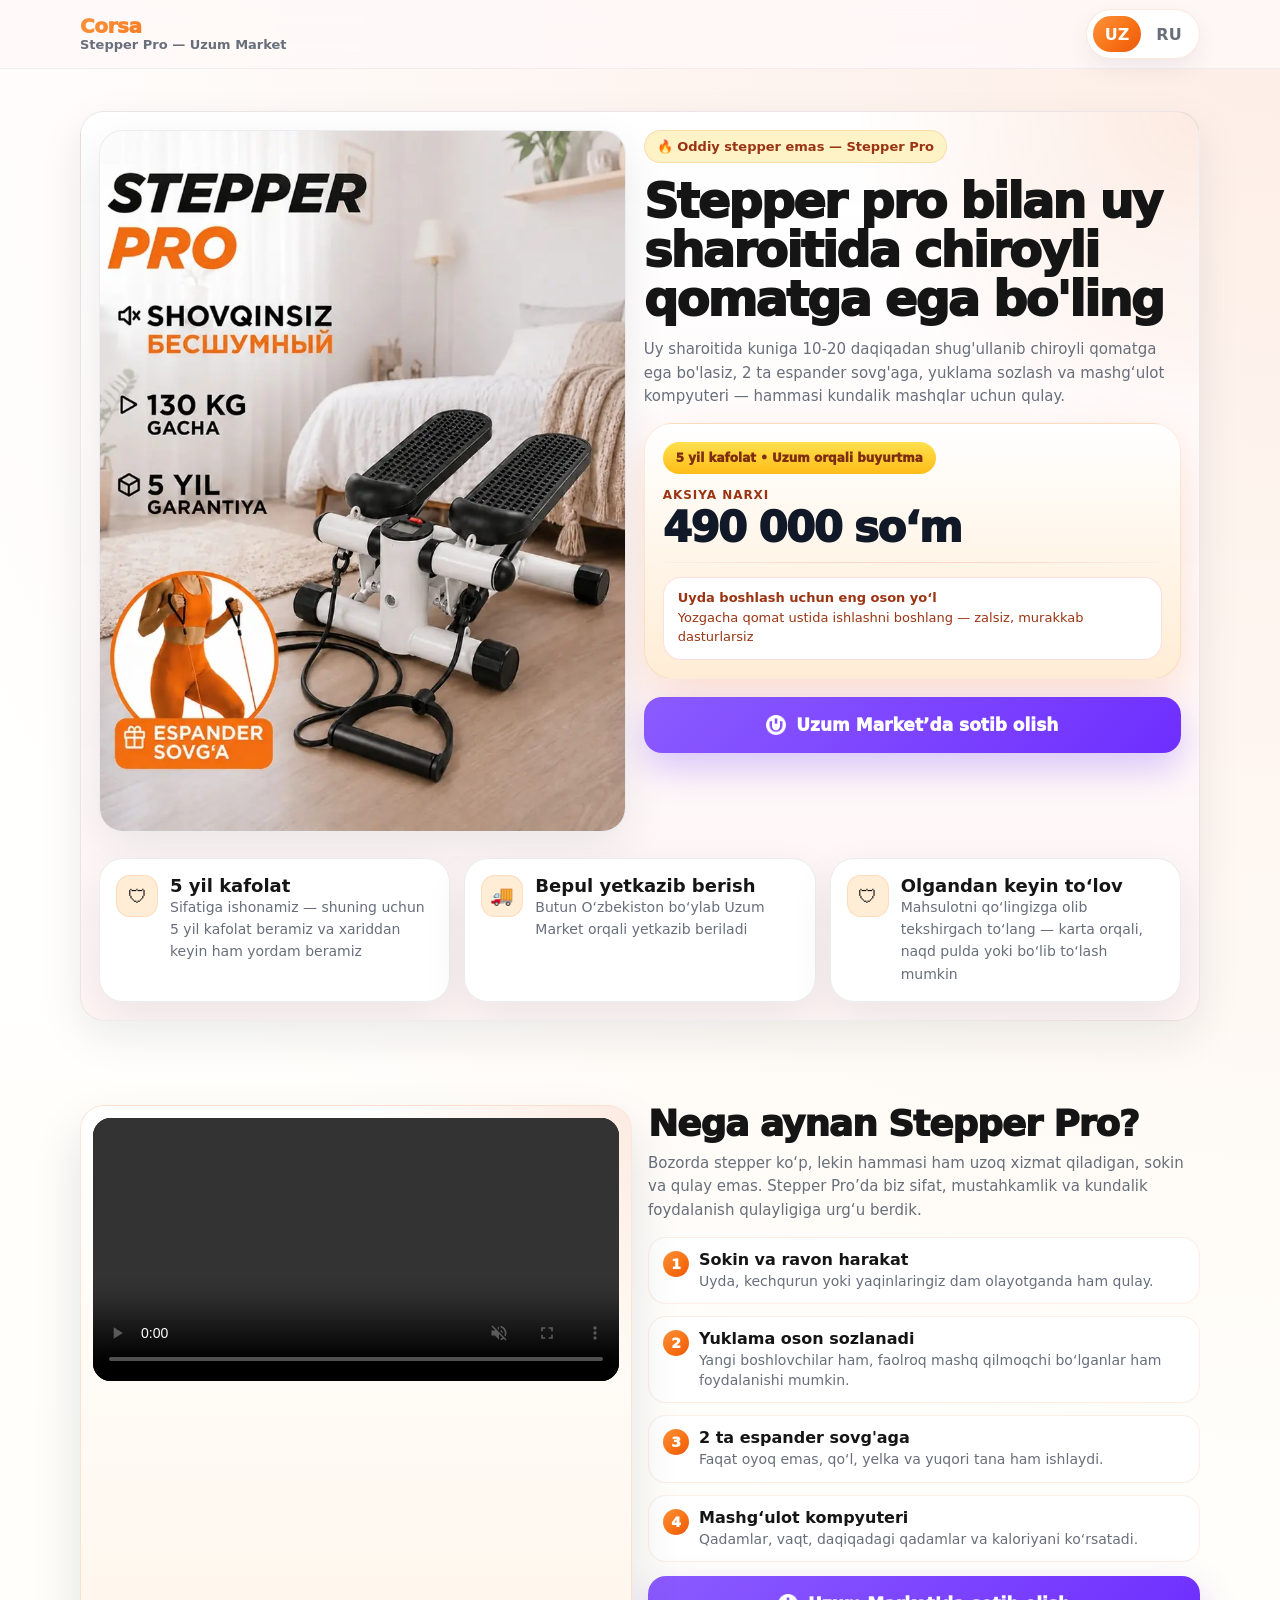
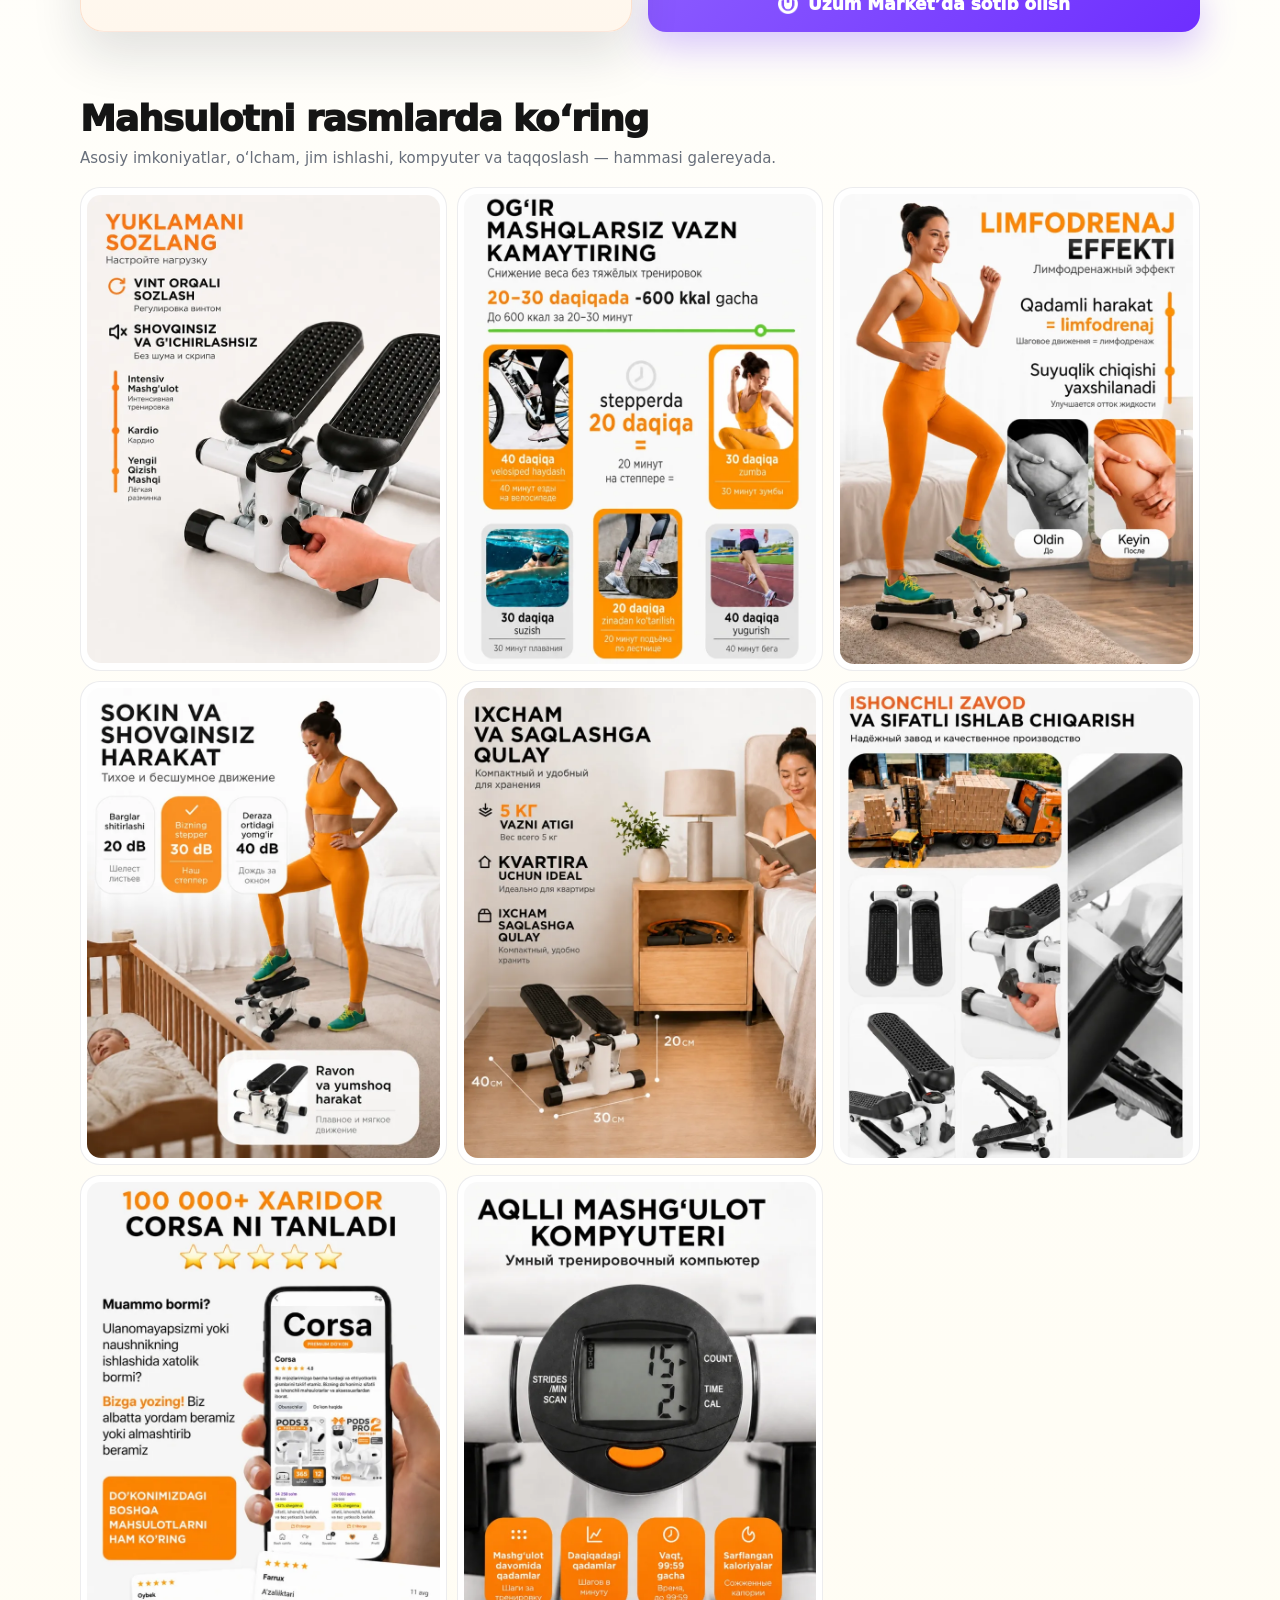
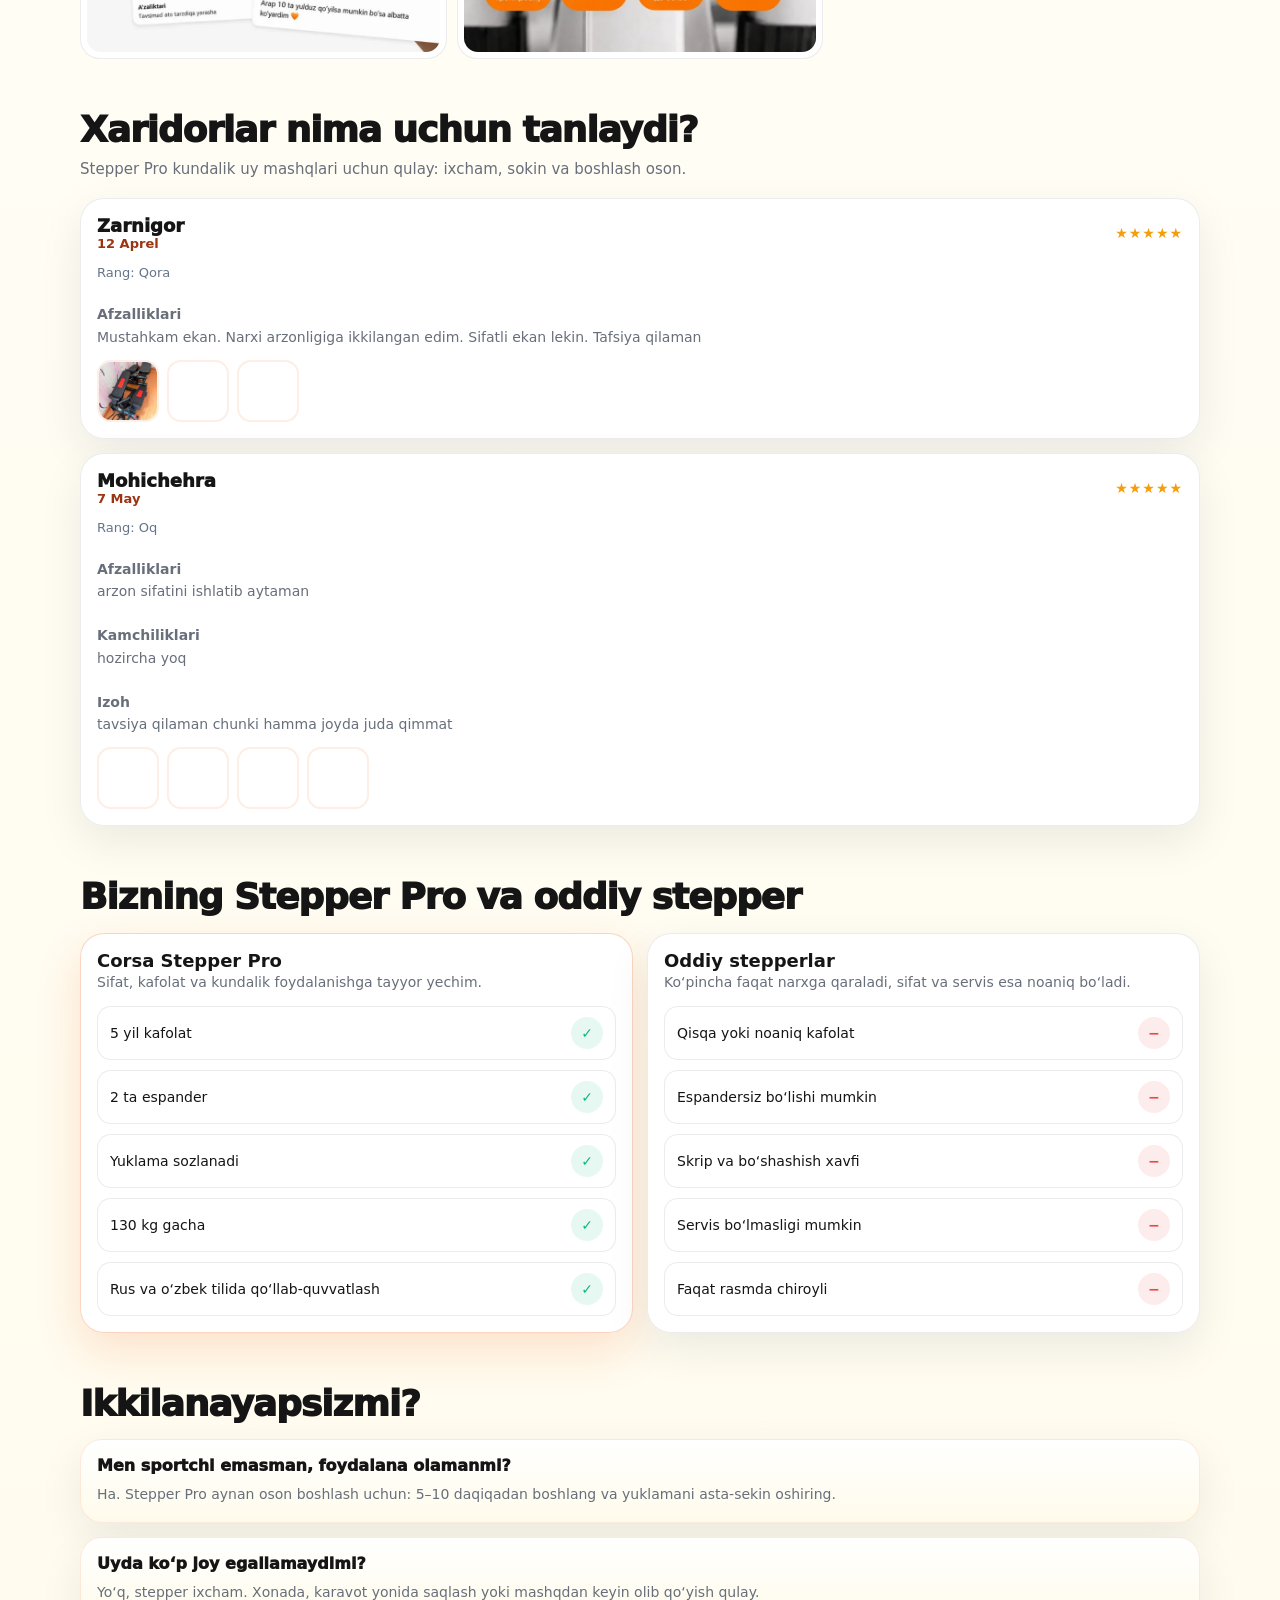
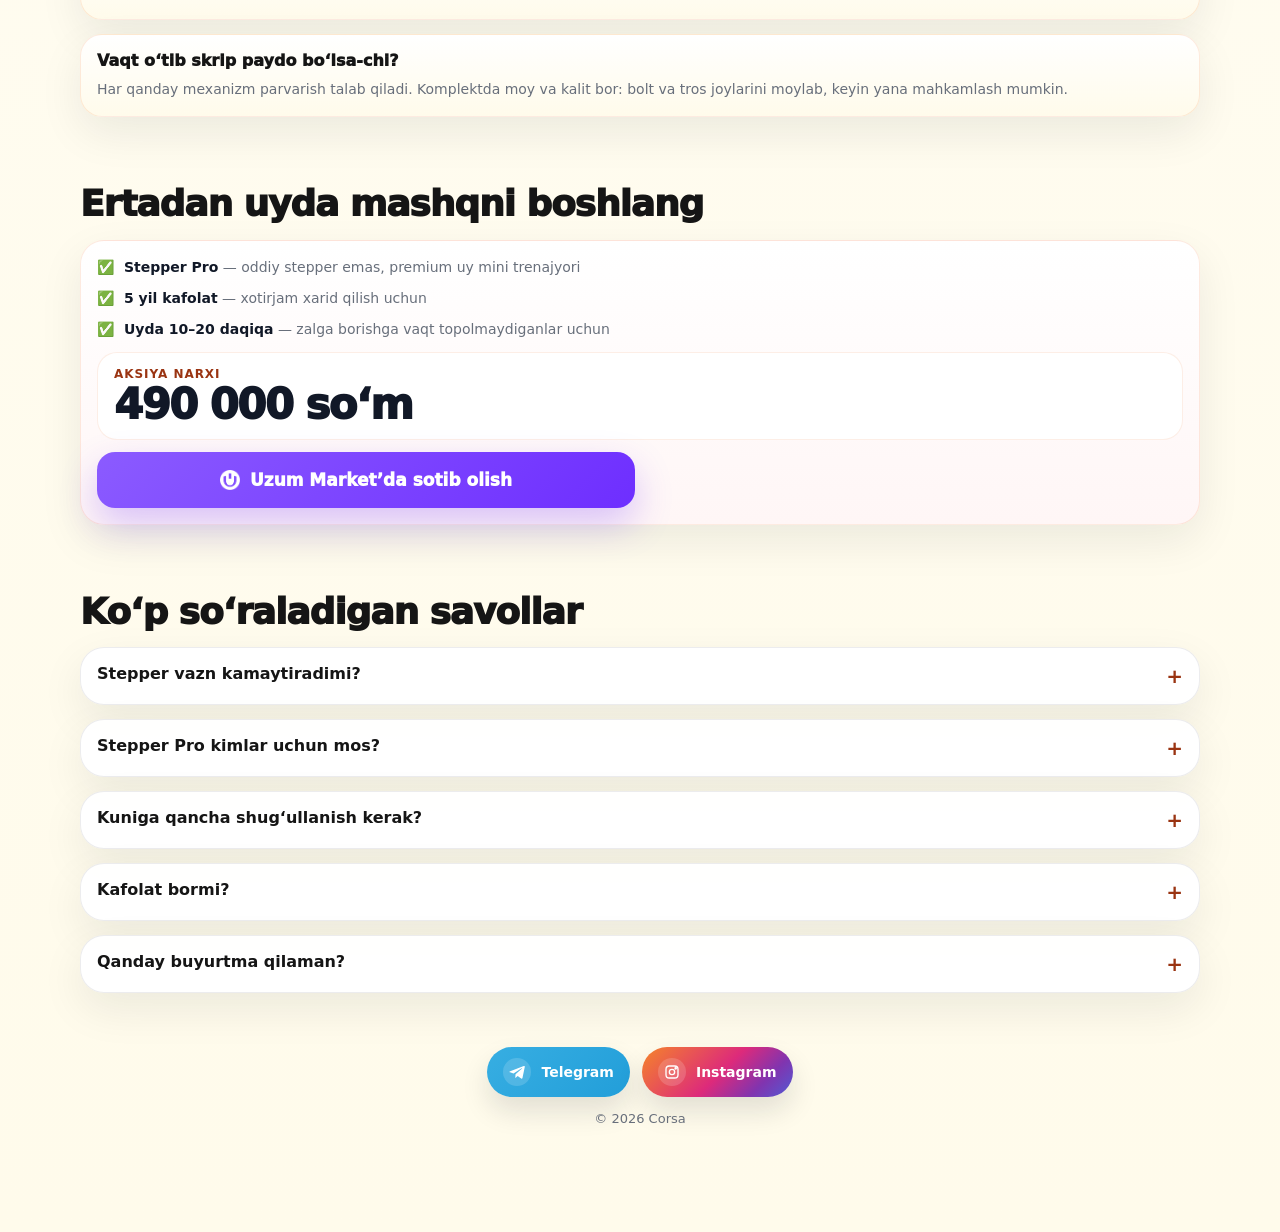
==== commit e5f13f1f: "Update customer reviews" ====
--- a/index.html
+++ b/index.html
@@ -116,10 +116,11 @@
         <div class="reviews-list">
           <div class="review-card card">
             <div class="review-top">
-              <div><div class="review-name">Madina</div><div class="review-title" data-uz="Uyda mashq qilish oson bo‘ldi" data-ru="Стало проще заниматься дома">Uyda mashq qilish oson bo‘ldi</div></div>
+              <div><div class="review-name">Zarnigor</div><div class="review-title" data-uz="12 Aprel" data-ru="12 Апреля">12 Aprel</div></div>
               <div class="stars">★★★★★</div>
             </div>
-            <p class="review-text" data-uz="Sifati yaxshi, mustahkam, harakati ravon. Uy uchun qulay, ko‘p joy olmaydi Narxi oddiy arzon stepperlardan balandroq, lekin sifatiga yarasha. Oldin arzonroq stepper olgandim, lekin sifati yoqmadi. Rasmlarda hammasi bir xilga o‘xshaydi, lekin ishlatganda farqi bilinarkan. Corsa Stepper Pro ancha mustahkamroq, oyoq qo‘yadigan joylari qulay va harakati yumshoqroq. Uyda mashq qilishga yaxshi, shovqini ham baland emas. Arzon olgandan ko‘ra, yaxshiroq sifatlisini olgan ma’qul ekan" data-ru="Качество хорошее, прочный, ход плавный. Для дома удобный, много места не занимает. Цена выше, чем у обычных дешёвых степперов, но качество соответствует цене. Раньше я брала степпер подешевле, но качество мне не понравилось. На фото все выглядят примерно одинаково, но когда начинаешь пользоваться, разница чувствуется. Corsa Stepper Pro намного крепче, площадки для ног удобные, ход мягче. Для домашних тренировок хороший вариант, шум тоже не сильный. Лучше взять качественный, чем потом жалеть из-за дешёвого.">Sifati yaxshi, mustahkam, harakati ravon. Uy uchun qulay, ko‘p joy olmaydi Narxi oddiy arzon stepperlardan balandroq, lekin sifatiga yarasha. Oldin arzonroq stepper olgandim, lekin sifati yoqmadi. Rasmlarda hammasi bir xilga o‘xshaydi, lekin ishlatganda farqi bilinarkan. Corsa Stepper Pro ancha mustahkamroq, oyoq qo‘yadigan joylari qulay va harakati yumshoqroq. Uyda mashq qilishga yaxshi, shovqini ham baland emas. Arzon olgandan ko‘ra, yaxshiroq sifatlisini olgan ma’qul ekan</p>
+            <p class="review-text" style="color: #64748b; font-size: 13px; margin-bottom: 8px;" data-uz="Rang: Qora" data-ru="Цвет: Черный">Rang: Qora</p>
+            <p class="review-text" data-uz="<b>Afzalliklari</b><br>Mustahkam ekan. Narxi arzonligiga ikkilangan edim. Sifatli ekan lekin. Tafsiya qilaman" data-ru="<b>Преимущества</b><br>Крепкий. Сомневалась из-за низкой цены. Но оказался качественным. Рекомендую"><b>Afzalliklari</b><br>Mustahkam ekan. Narxi arzonligiga ikkilangan edim. Sifatli ekan lekin. Tafsiya qilaman</p>
             <div class="review-thumbs">
               <button class="review-thumb" type="button" data-popup-img="./images/reviews/r1.jpg"><img src="./images/reviews/r1.jpg" alt="Stepper Pro review photo 1" loading="lazy" decoding="async" /></button>
               <button class="review-thumb" type="button" data-popup-img="./images/reviews/r2.jpg"><img src="./images/reviews/r2.jpg" alt="Stepper Pro review photo 2" loading="lazy" decoding="async" /></button>
@@ -128,10 +129,11 @@
           </div>
           <div class="review-card card">
             <div class="review-top">
-              <div><div class="review-name">Анастасия</div><div class="review-title" data-uz="Oddiy stepperdan mustahkamroq" data-ru="Крепче обычного степпера">Oddiy stepperdan mustahkamroq</div></div>
+              <div><div class="review-name">Mohichehra</div><div class="review-title" data-uz="7 May" data-ru="7 Мая">7 May</div></div>
               <div class="stars">★★★★★</div>
             </div>
-            <p class="review-text" data-uz="Ixcham, tinch ishlaydi, sifati oddiy arzon stepperlardan yaxshiroq. Rus va uzbek tilida instruktsiya bor, komplektda moylash uchun moy va kalitlar ham bor. Kamchiligi: qutisi yetkazib berishda biroz ezilibdi, lekin stepperning o‘zi butun. Uy uchun oldim, chunki zalga borishga vaqtim yo‘q. Juda yoqdi, stepper ko‘p joy olmaydi va ancha tinch ishlaydi — o‘g‘lim uxlayotganda ham bemalol mashq qilsam bo‘ladi. Sifati oddiy arzon stepperlarga qaraganda yaxshiroq seziladi, konstruktsiyasi mustahkam ko‘rinadi. Alohida yoqqani — rus va uzbek tilida instruktsiya, moylash uchun moy va kalitlar qo‘yishgan, xaridor haqida o‘ylashgani bilinadi. Uyda mashq qilish uchun zo‘r variant 🔥" data-ru="Компактный, тихо работает, качество лучше обычных дешёвых степперов. Есть инструкция на русском и узбекском языке, в комплекте масло для смазки и ключи. Коробка немного помялась при доставке, но сам степпер целый. Брала для дома потому что в зал ходить времени нет. Очень понравилось, что степпер не занимает много места и работает достаточно тихо — могу заниматься даже когда сын спит. По качеству ощущается лучше обычных недорогих степперов, конструкция выглядит крепко. Отдельно приятно, что положили инструкцию на рус и уз языке, а также масло для смазки и ключи видно что о покупателе подумали. Для домашних тренировок отличный вариант 🔥">Ixcham, tinch ishlaydi, sifati oddiy arzon stepperlardan yaxshiroq. Rus va uzbek tilida instruktsiya bor, komplektda moylash uchun moy va kalitlar ham bor. Kamchiligi: qutisi yetkazib berishda biroz ezilibdi, lekin stepperning o‘zi butun. Uy uchun oldim, chunki zalga borishga vaqtim yo‘q. Juda yoqdi, stepper ko‘p joy olmaydi va ancha tinch ishlaydi — o‘g‘lim uxlayotganda ham bemalol mashq qilsam bo‘ladi. Sifati oddiy arzon stepperlarga qaraganda yaxshiroq seziladi, konstruktsiyasi mustahkam ko‘rinadi. Alohida yoqqani — rus va uzbek tilida instruktsiya, moylash uchun moy va kalitlar qo‘yishgan, xaridor haqida o‘ylashgani bilinadi. Uyda mashq qilish uchun zo‘r variant 🔥</p>
+            <p class="review-text" style="color: #64748b; font-size: 13px; margin-bottom: 8px;" data-uz="Rang: Oq" data-ru="Цвет: Белый">Rang: Oq</p>
+            <p class="review-text" data-uz="<b>Afzalliklari</b><br>arzon sifatini ishlatib aytaman<br><br><b>Kamchiliklari</b><br>hozircha yoq<br><br><b>Izoh</b><br>tavsiya qilaman chunki hamma joyda juda qimmat" data-ru="<b>Преимущества</b><br>дешевый, про качество скажу после использования<br><br><b>Недостатки</b><br>пока нет<br><br><b>Комментарий</b><br>рекомендую, потому что везде очень дорого"><b>Afzalliklari</b><br>arzon sifatini ishlatib aytaman<br><br><b>Kamchiliklari</b><br>hozircha yoq<br><br><b>Izoh</b><br>tavsiya qilaman chunki hamma joyda juda qimmat</p>
             <div class="review-thumbs">
               <button class="review-thumb" type="button" data-popup-img="./images/reviews/r4.jpg"><img src="./images/reviews/r4.jpg" alt="Stepper Pro review photo 4" loading="lazy" decoding="async" /></button>
               <button class="review-thumb" type="button" data-popup-img="./images/reviews/r5.jpg"><img src="./images/reviews/r5.jpg" alt="Stepper Pro review photo 5" loading="lazy" decoding="async" /></button>
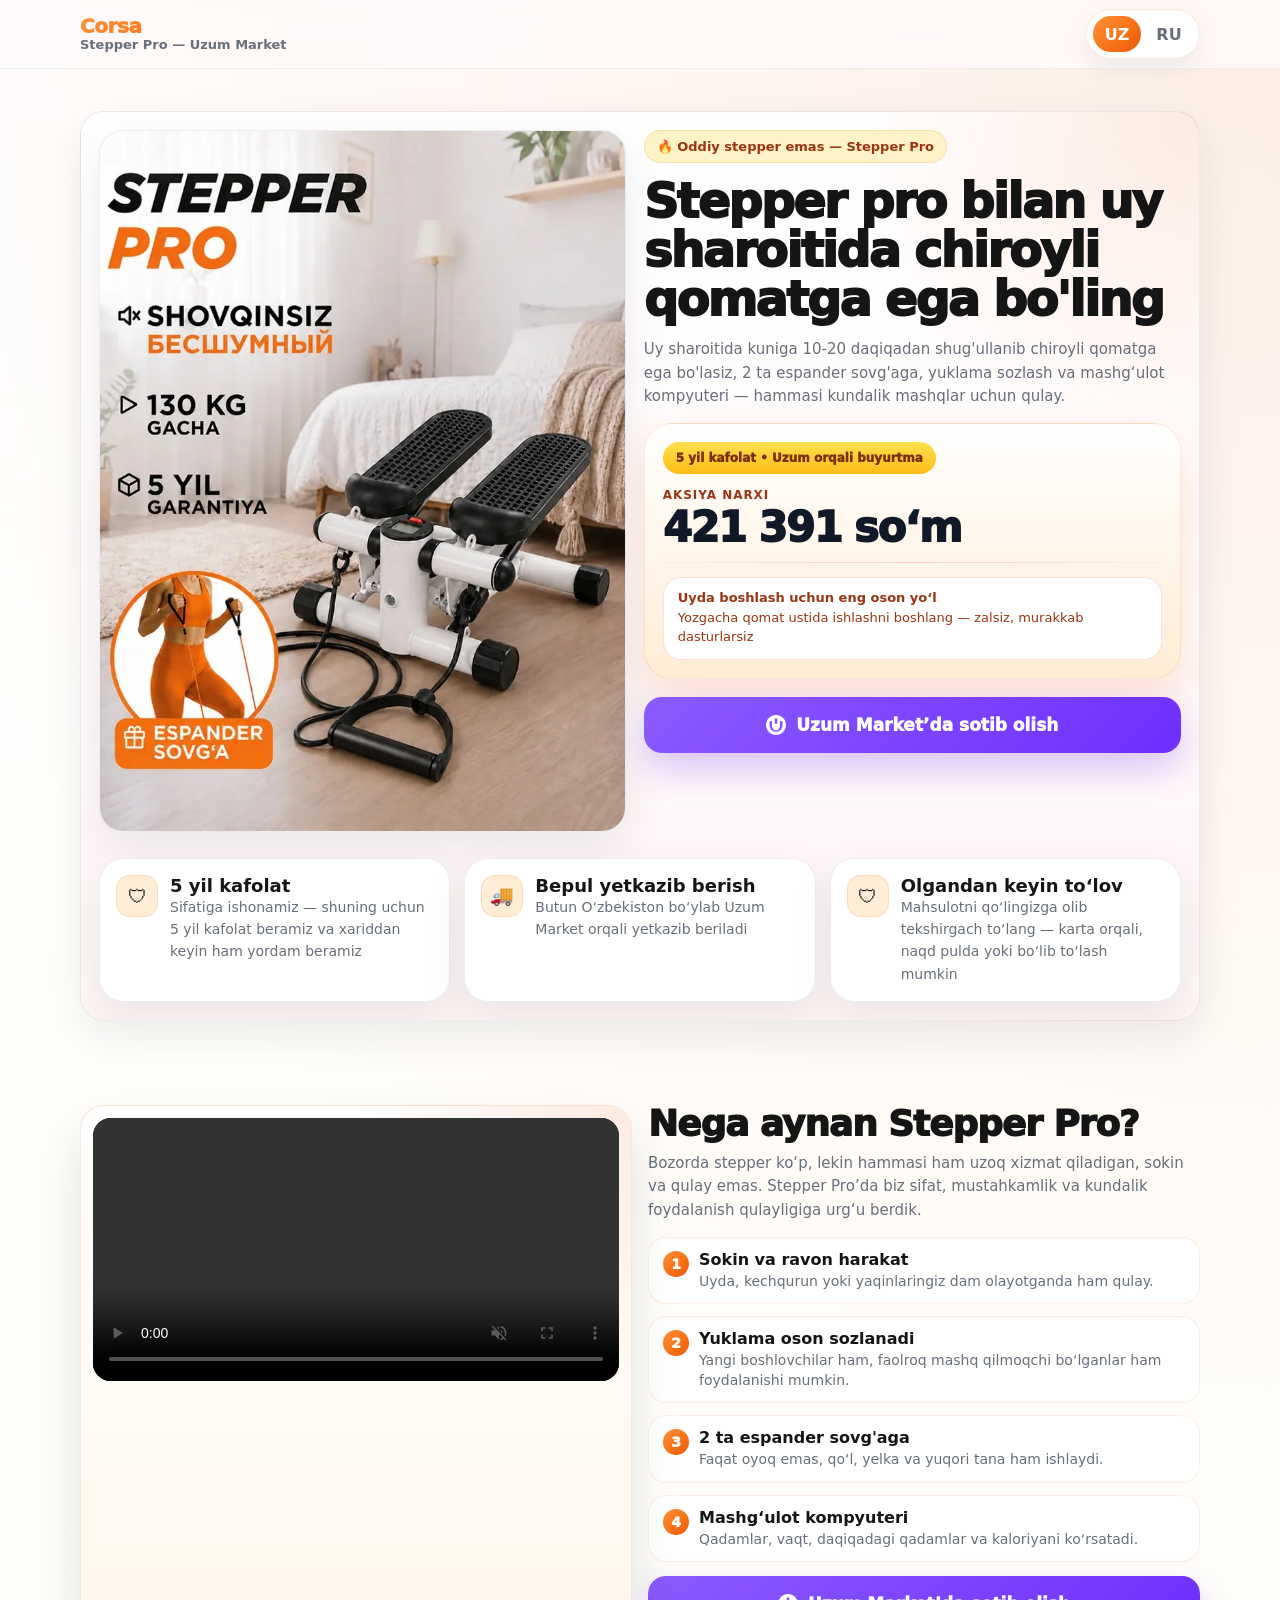
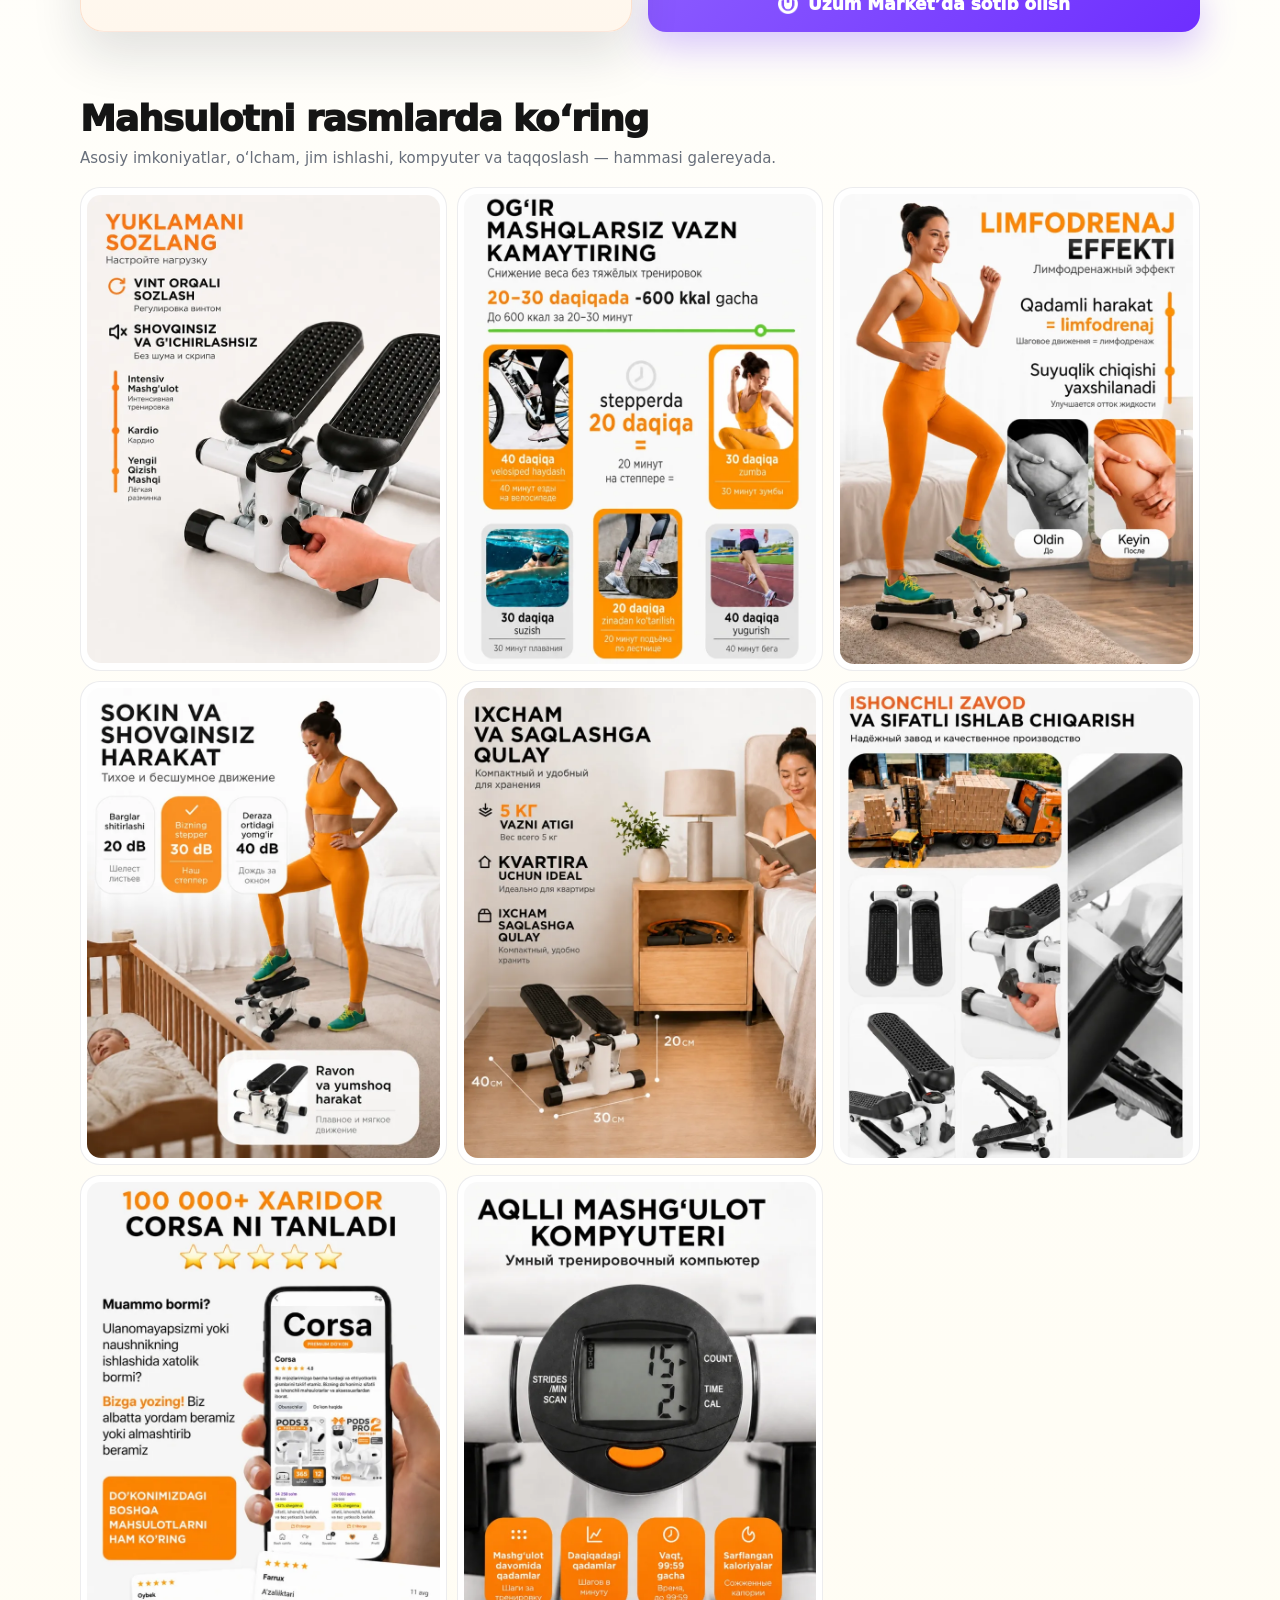
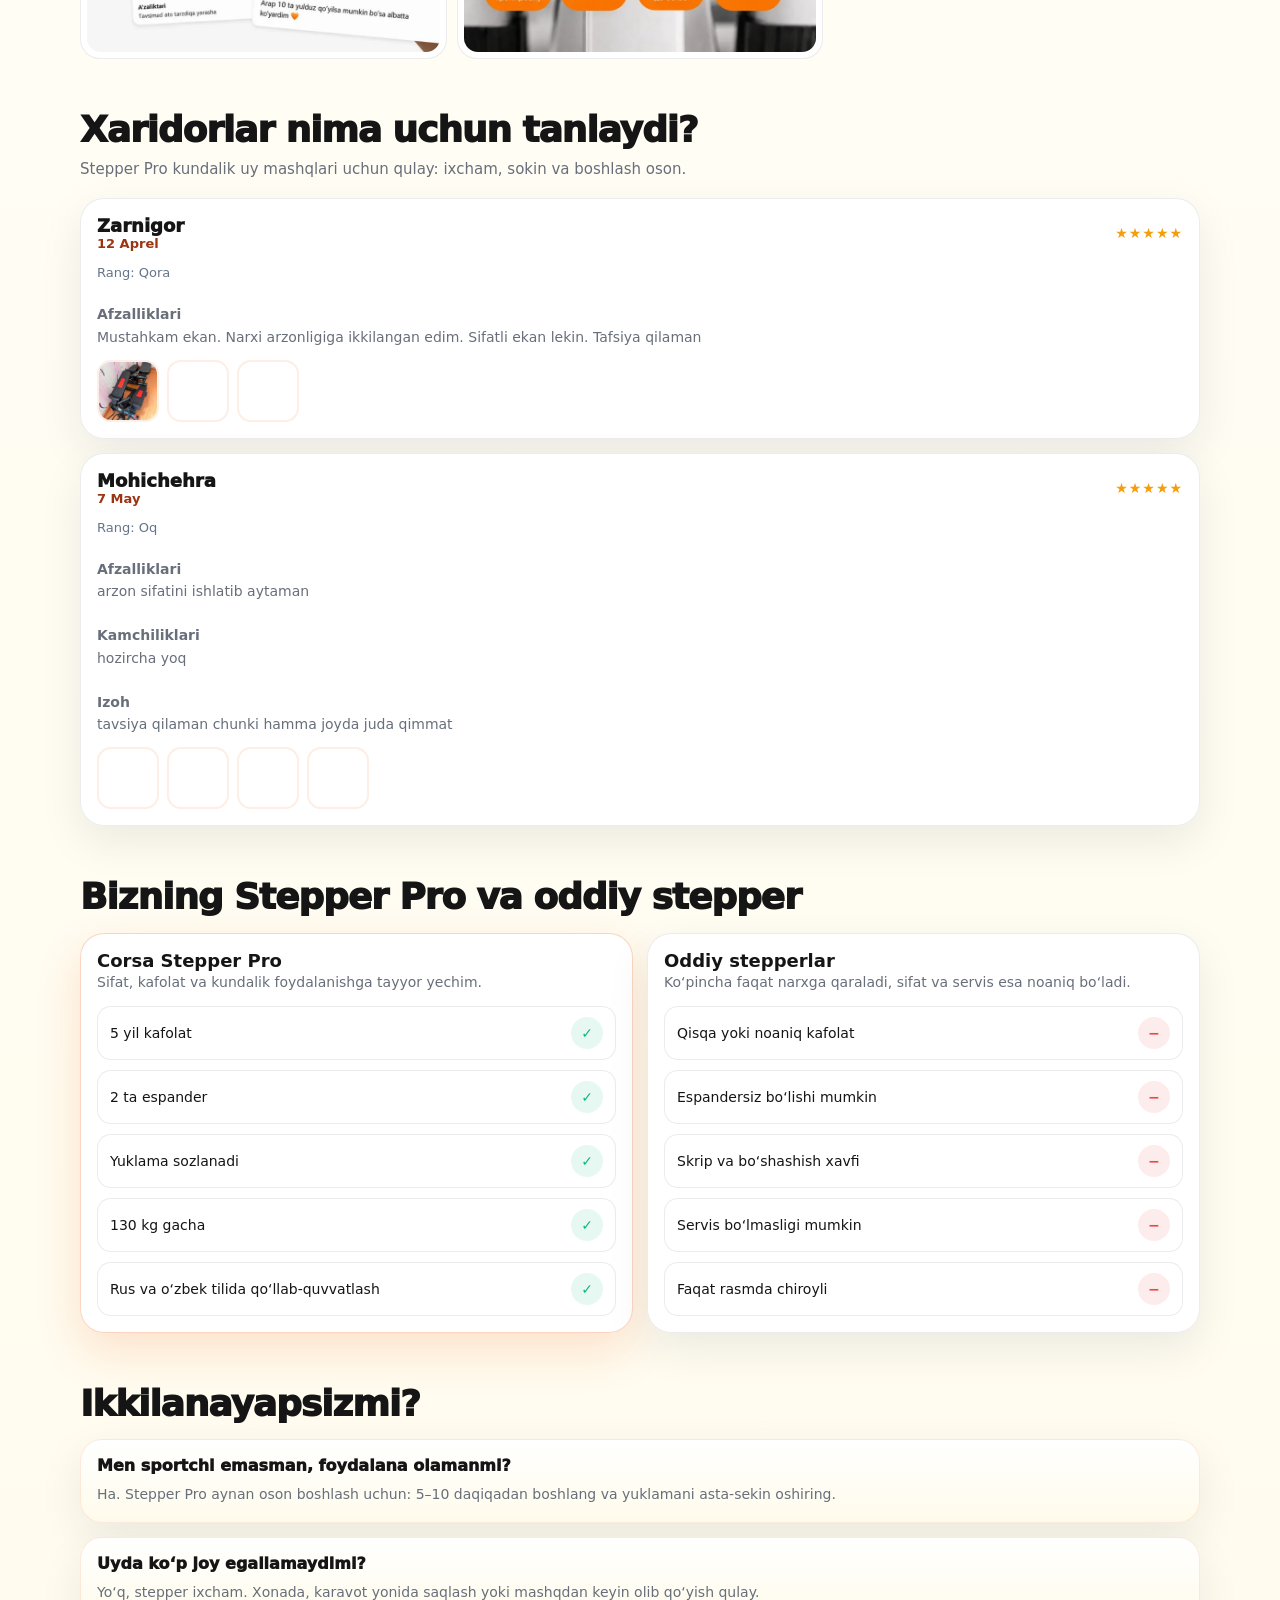
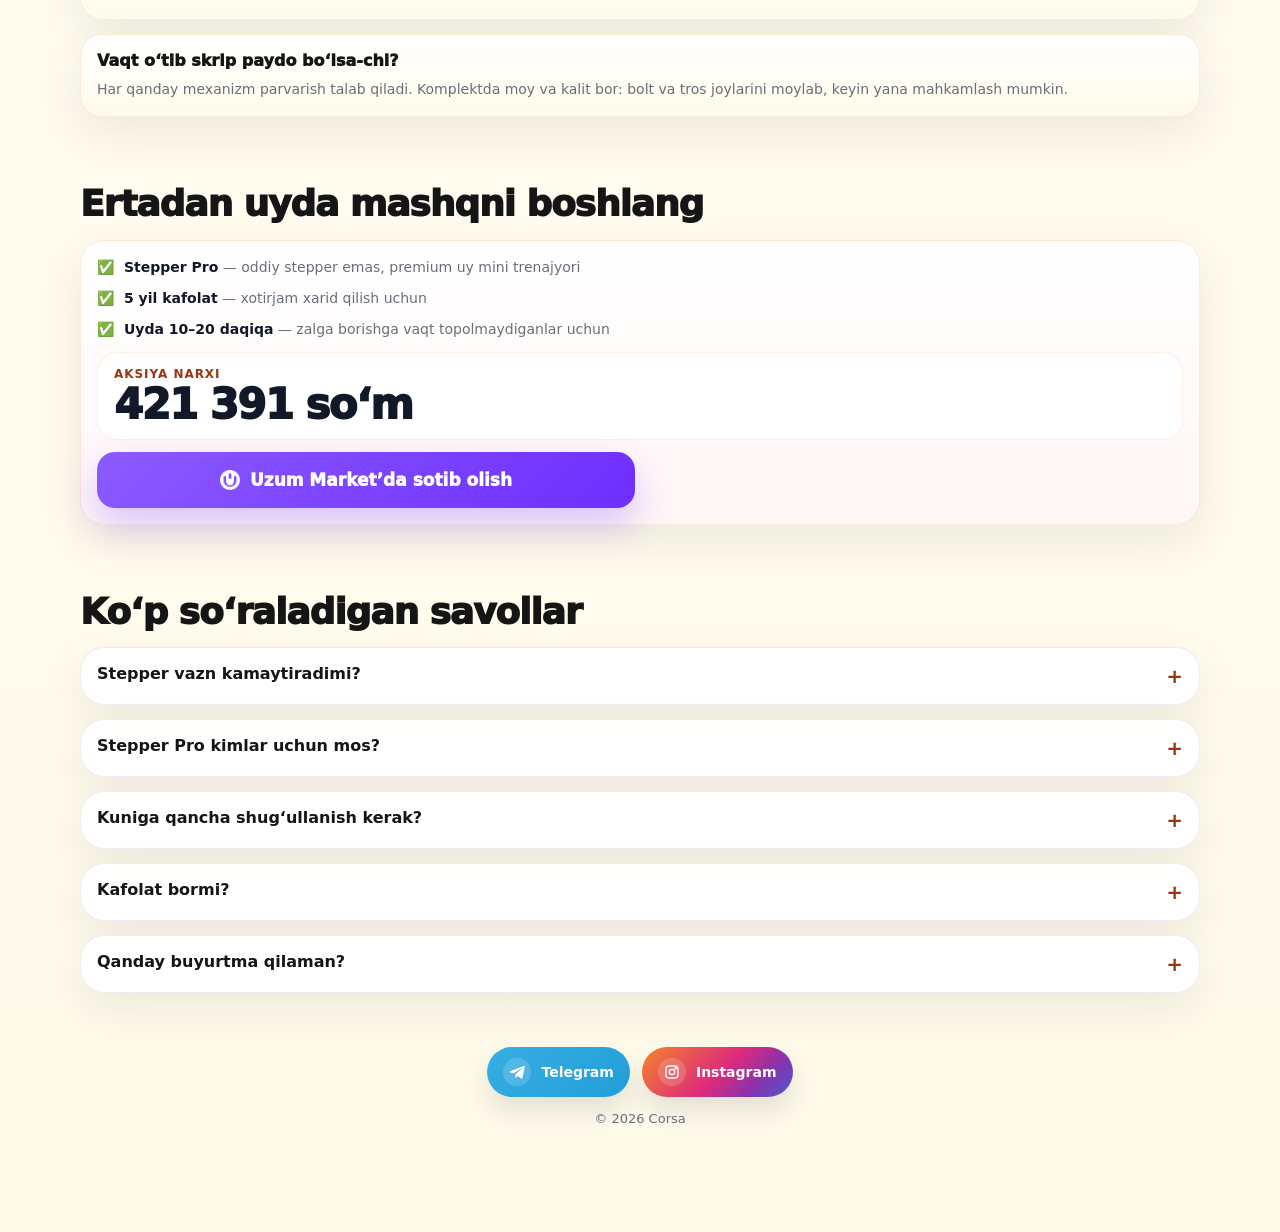
==== commit 01177d38: "Update product price to 421391" ====
--- a/index.html
+++ b/index.html
@@ -50,7 +50,7 @@
             <p class="lead" data-uz="Uy sharoitida kuniga 10-20 daqiqadan shug'ullanib chiroyli qomatga ega bo'lasiz, 2 ta espander sovg'aga, yuklama sozlash va mashg‘ulot kompyuteri — hammasi kundalik mashqlar uchun qulay." data-ru="Занимаясь по 10-20 минут в день дома, вы обретете красивую фигуру, 2 эспандера в подарок, регулировка нагрузки и тренировочный компьютер — всё для удобных ежедневных тренировок.">Uy sharoitida kuniga 10-20 daqiqadan shug'ullanib chiroyli qomatga ega bo'lasiz, 2 ta espander sovg'aga, yuklama sozlash va mashg‘ulot kompyuteri — hammasi kundalik mashqlar uchun qulay.</p>
             <div class="price-box">
               <span class="discount-pill" data-uz="5 yil kafolat • Uzum orqali buyurtma" data-ru="Гарантия 5 лет • Заказ через Uzum">5 yil kafolat • Uzum orqali buyurtma</span>
-              <div class="price-main"><div class="price-main-left"><span class="price-caption" data-uz="Aksiya narxi" data-ru="Цена по акции">Aksiya narxi</span><span class="new-price" data-uz="490 000 so‘m" data-ru="490 000 сум">490 000 so‘m</span></div></div>
+              <div class="price-main"><div class="price-main-left"><span class="price-caption" data-uz="Aksiya narxi" data-ru="Цена по акции">Aksiya narxi</span><span class="new-price" data-uz="421 391 so‘m" data-ru="421 391 сум">421 391 so‘m</span></div></div>
               <div style="height:1px;background:linear-gradient(90deg,rgba(239,32,41,.04),rgba(239,32,41,.18),rgba(239,32,41,.04))"></div>
               <div style="padding:12px 14px;border-radius:18px;background:#fff;border:1px solid rgba(239,32,41,.14)"><div class="timer-label" data-uz="Uyda boshlash uchun eng oson yo‘l" data-ru="Самый простой старт тренировок дома">Uyda boshlash uchun eng oson yo‘l</div><p style="font-size:13px;color:#9a3412;margin-top:4px;line-height:1.45" data-uz="Yozgacha qomat ustida ishlashni boshlang — zalsiz, murakkab dasturlarsiz" data-ru="Начните работать над фигурой до лета — дома, без спортзала и сложных программ">Sport zalisiz, murakkab dasturlarsiz — stepperga chiqing va harakatni boshlang</p></div>
             </div>
@@ -207,7 +207,7 @@
             <div class="item"><span>✅</span><span><strong data-uz="Uyda 10–20 daqiqa" data-ru="10–20 минут дома">Uyda 10–20 daqiqa</strong> — <span data-uz="zalga borishga vaqt topolmaydiganlar uchun" data-ru="для тех, у кого нет времени на зал">zalga borishga vaqt topolmaydiganlar uchun</span></span></div>
           </div>
           <div class="cta-price-row">
-            <div class="cta-price-stack"><small data-uz="Aksiya narxi" data-ru="Цена по акции">Aksiya narxi</small><span class="new-price" data-uz="490 000 so‘m" data-ru="490 000 сум">490 000 so‘m</span></div>
+            <div class="cta-price-stack"><small data-uz="Aksiya narxi" data-ru="Цена по акции">Aksiya narxi</small><span class="new-price" data-uz="421 391 so‘m" data-ru="421 391 сум">421 391 so‘m</span></div>
 
           </div>
           <div class="cta-actions">
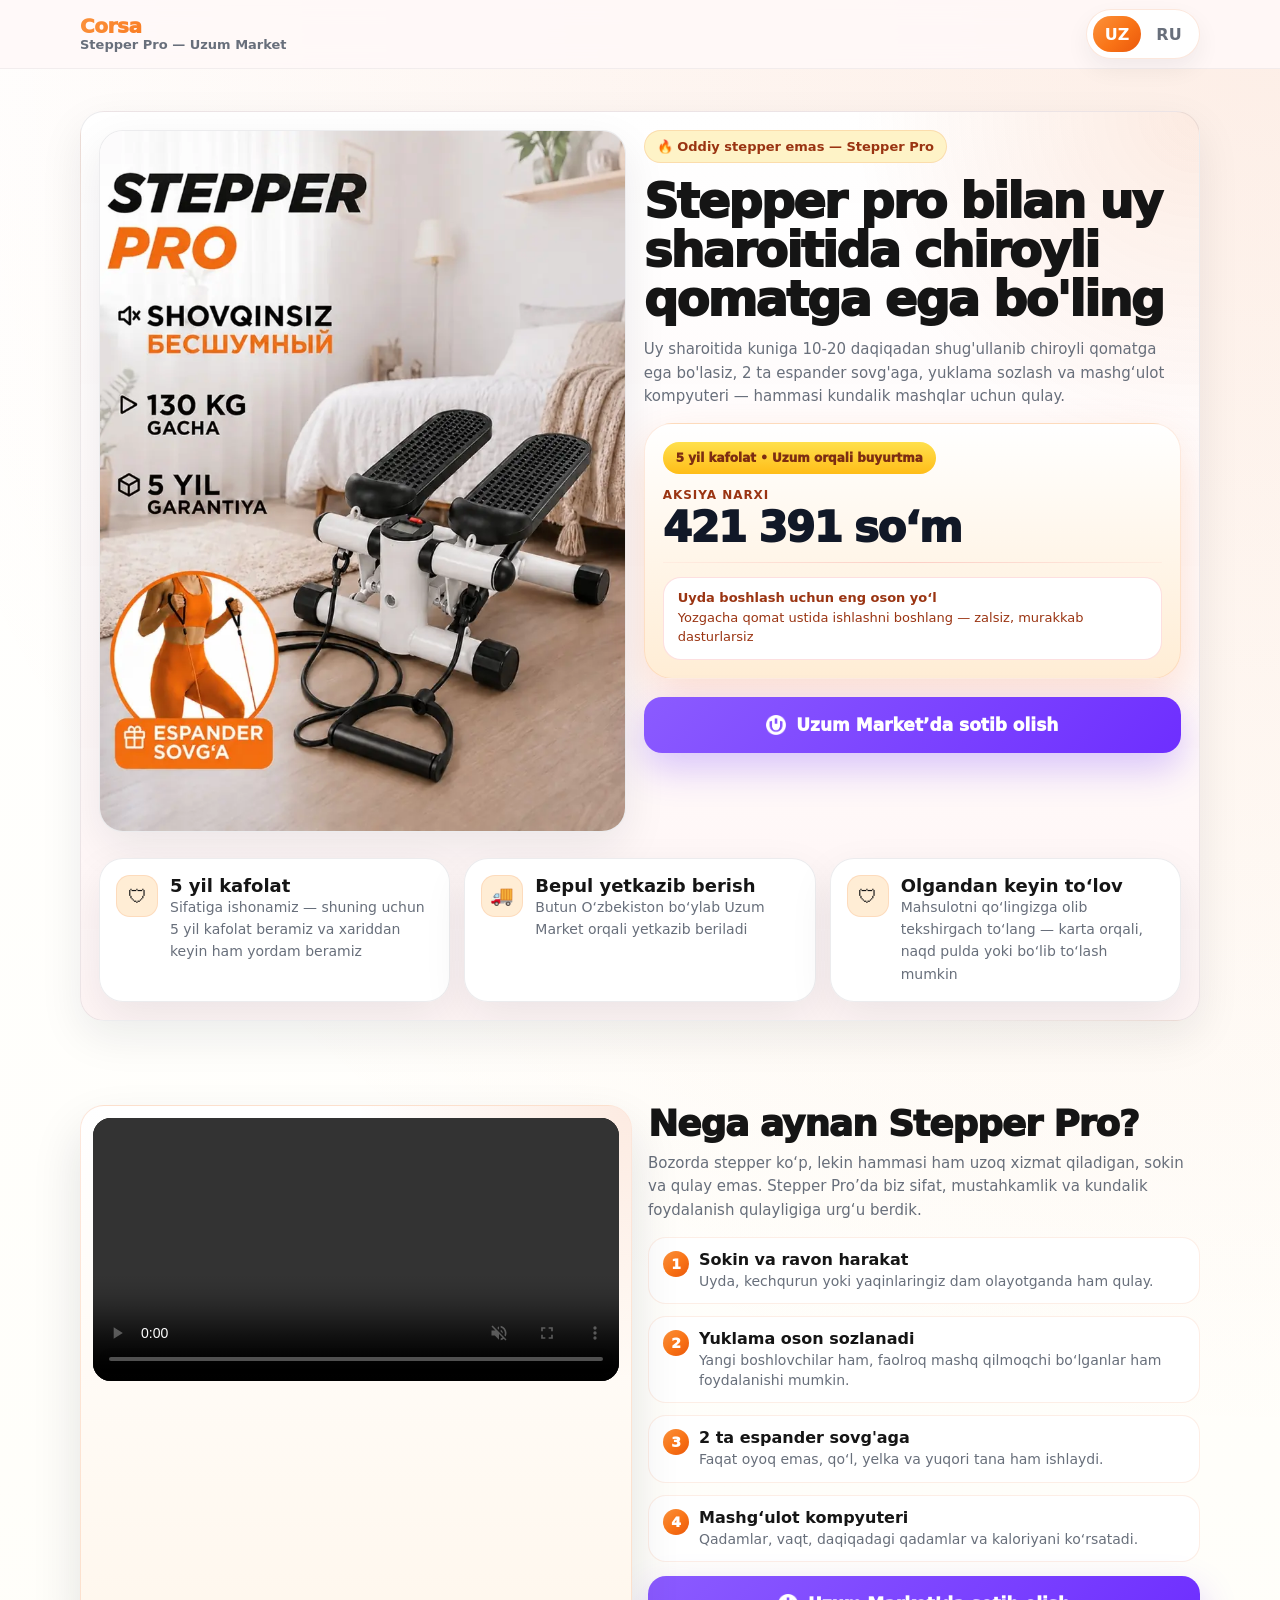
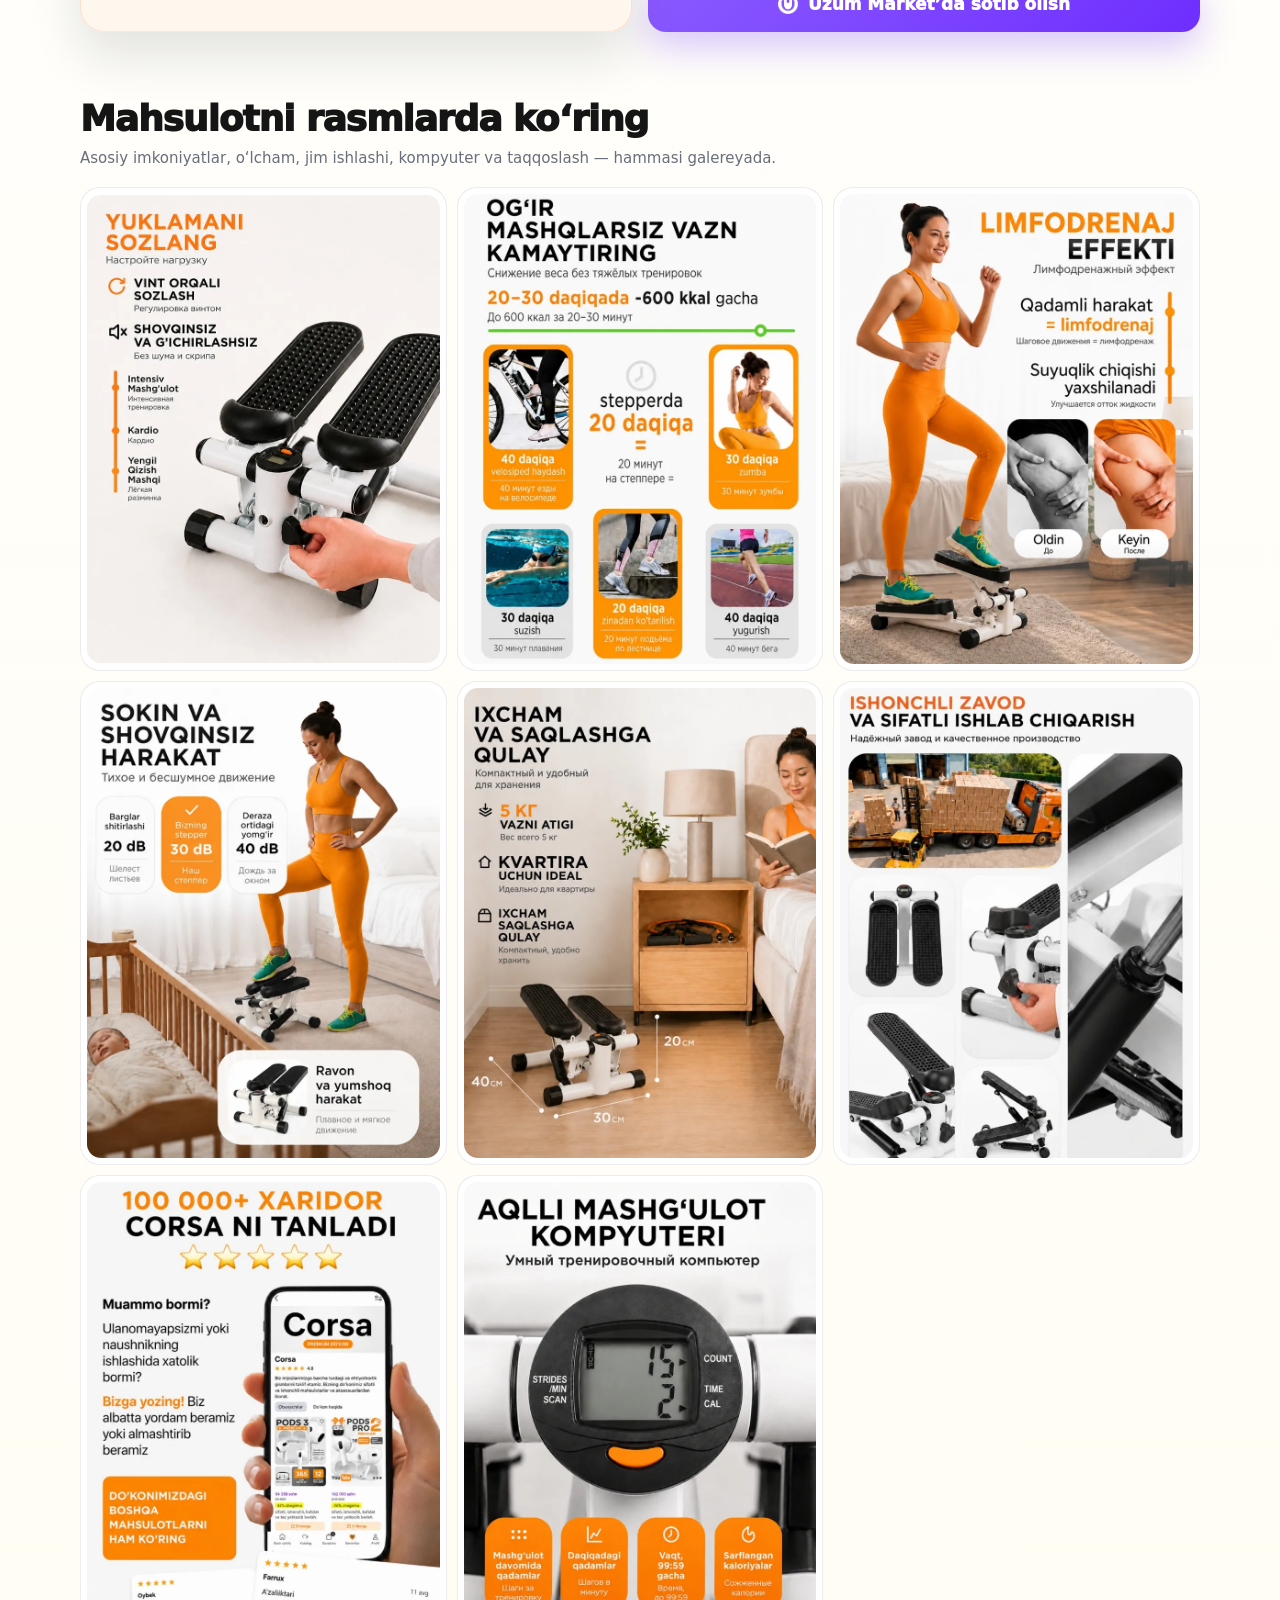
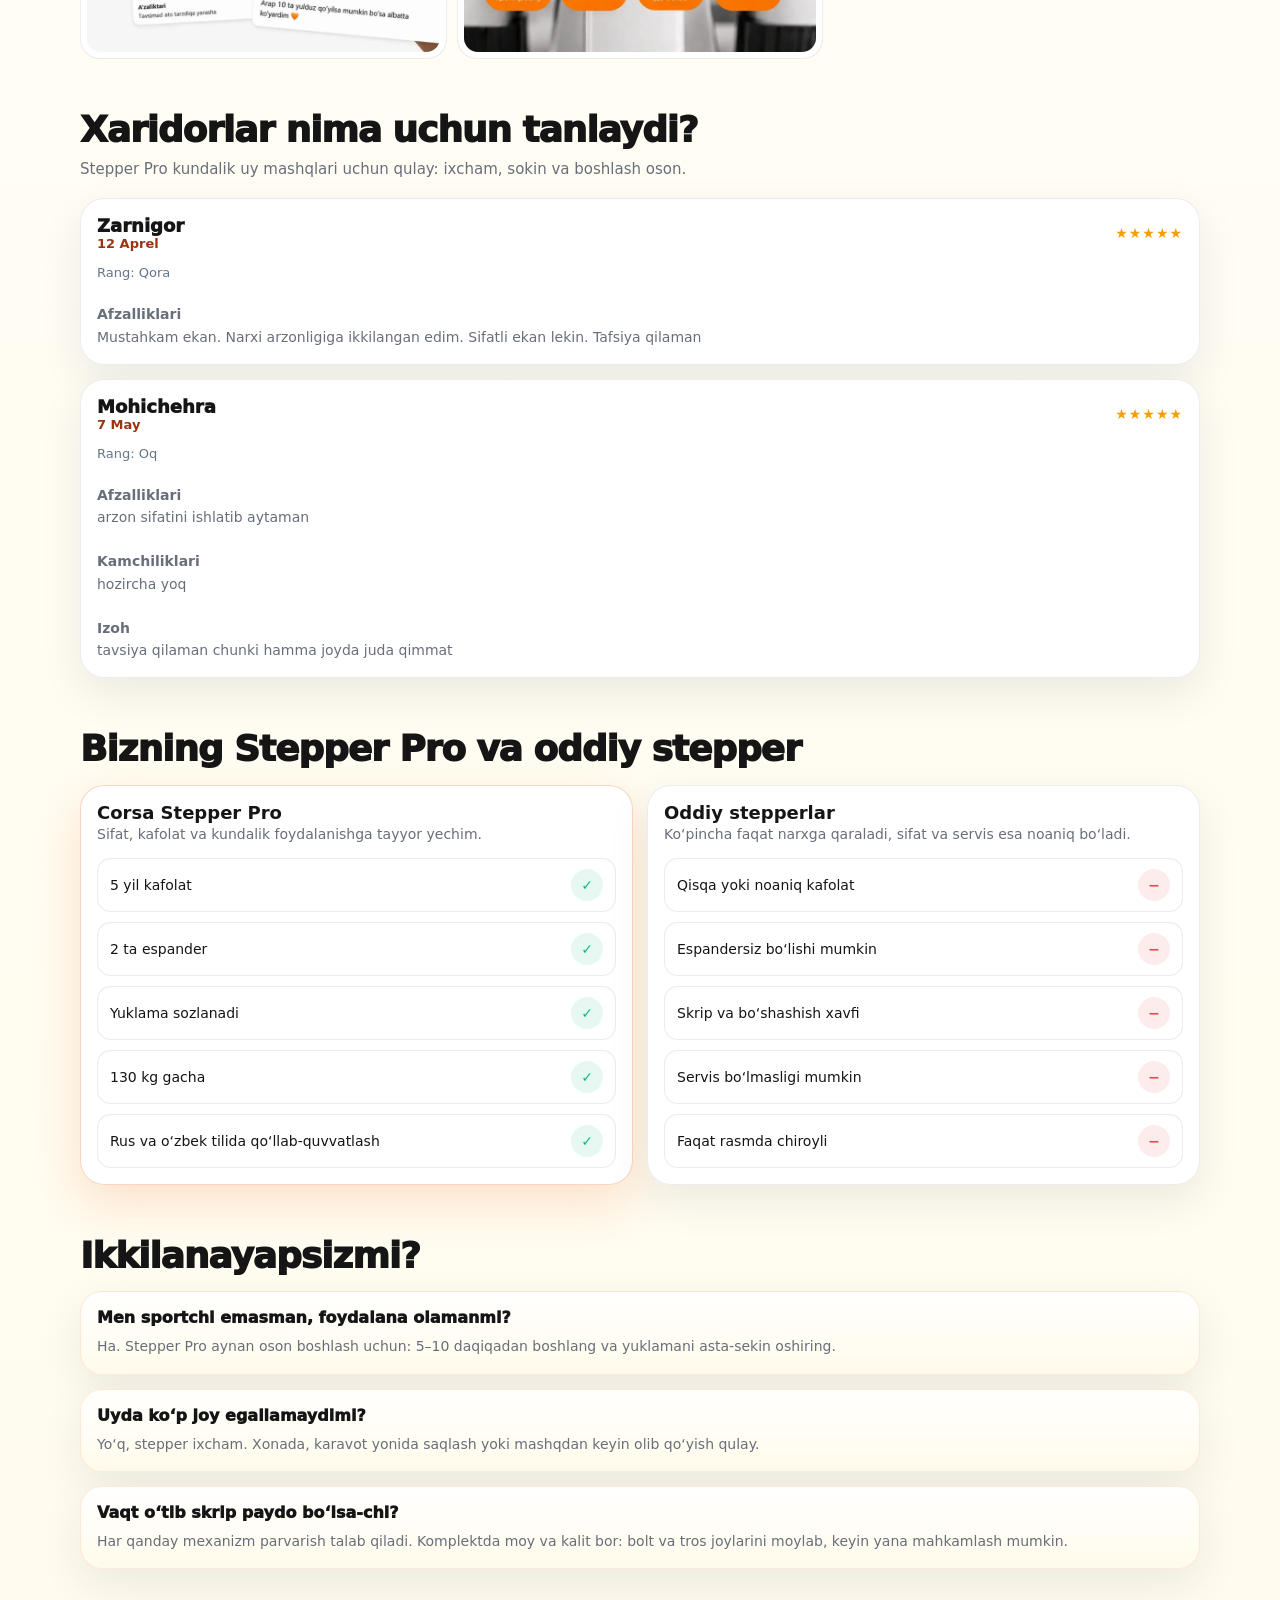
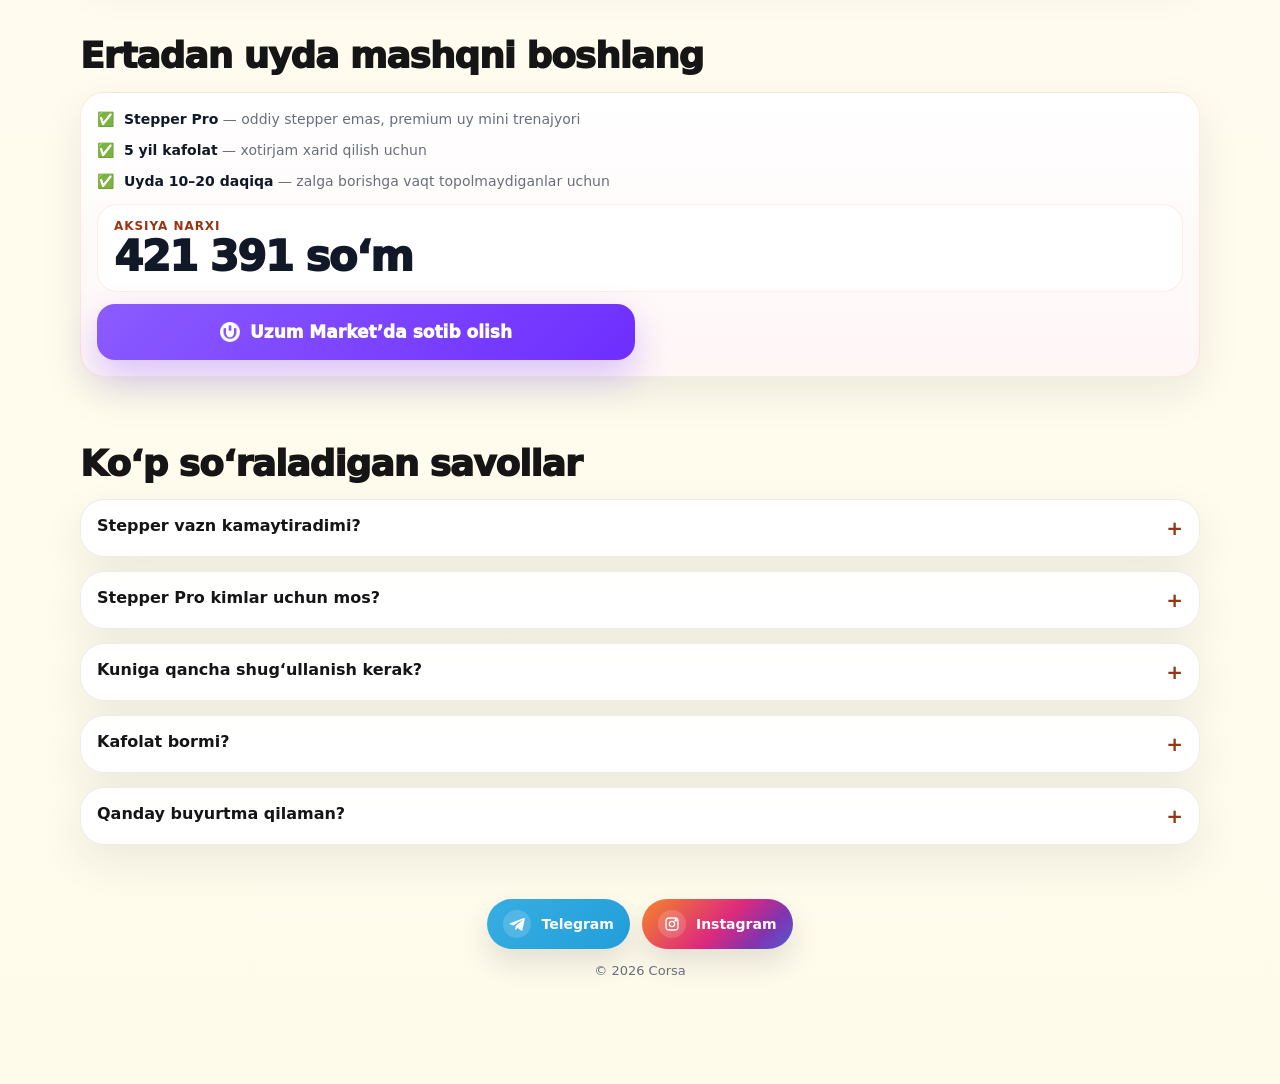
==== commit 420f16a6: "Temporarily hide review images" ====
--- a/index.html
+++ b/index.html
@@ -121,11 +121,11 @@
             </div>
             <p class="review-text" style="color: #64748b; font-size: 13px; margin-bottom: 8px;" data-uz="Rang: Qora" data-ru="Цвет: Черный">Rang: Qora</p>
             <p class="review-text" data-uz="<b>Afzalliklari</b><br>Mustahkam ekan. Narxi arzonligiga ikkilangan edim. Sifatli ekan lekin. Tafsiya qilaman" data-ru="<b>Преимущества</b><br>Крепкий. Сомневалась из-за низкой цены. Но оказался качественным. Рекомендую"><b>Afzalliklari</b><br>Mustahkam ekan. Narxi arzonligiga ikkilangan edim. Sifatli ekan lekin. Tafsiya qilaman</p>
-            <div class="review-thumbs">
+            <!-- <div class="review-thumbs">
               <button class="review-thumb" type="button" data-popup-img="./images/reviews/r1.jpg"><img src="./images/reviews/r1.jpg" alt="Stepper Pro review photo 1" loading="lazy" decoding="async" /></button>
               <button class="review-thumb" type="button" data-popup-img="./images/reviews/r2.jpg"><img src="./images/reviews/r2.jpg" alt="Stepper Pro review photo 2" loading="lazy" decoding="async" /></button>
               <button class="review-thumb" type="button" data-popup-img="./images/reviews/r3.jpg"><img src="./images/reviews/r3.jpg" alt="Stepper Pro review photo 3" loading="lazy" decoding="async" /></button>
-            </div>
+            </div> -->
           </div>
           <div class="review-card card">
             <div class="review-top">
@@ -134,12 +134,12 @@
             </div>
             <p class="review-text" style="color: #64748b; font-size: 13px; margin-bottom: 8px;" data-uz="Rang: Oq" data-ru="Цвет: Белый">Rang: Oq</p>
             <p class="review-text" data-uz="<b>Afzalliklari</b><br>arzon sifatini ishlatib aytaman<br><br><b>Kamchiliklari</b><br>hozircha yoq<br><br><b>Izoh</b><br>tavsiya qilaman chunki hamma joyda juda qimmat" data-ru="<b>Преимущества</b><br>дешевый, про качество скажу после использования<br><br><b>Недостатки</b><br>пока нет<br><br><b>Комментарий</b><br>рекомендую, потому что везде очень дорого"><b>Afzalliklari</b><br>arzon sifatini ishlatib aytaman<br><br><b>Kamchiliklari</b><br>hozircha yoq<br><br><b>Izoh</b><br>tavsiya qilaman chunki hamma joyda juda qimmat</p>
-            <div class="review-thumbs">
+            <!-- <div class="review-thumbs">
               <button class="review-thumb" type="button" data-popup-img="./images/reviews/r4.jpg"><img src="./images/reviews/r4.jpg" alt="Stepper Pro review photo 4" loading="lazy" decoding="async" /></button>
               <button class="review-thumb" type="button" data-popup-img="./images/reviews/r5.jpg"><img src="./images/reviews/r5.jpg" alt="Stepper Pro review photo 5" loading="lazy" decoding="async" /></button>
               <button class="review-thumb" type="button" data-popup-img="./images/reviews/r6.jpg"><img src="./images/reviews/r6.jpg" alt="Stepper Pro review photo 6" loading="lazy" decoding="async" /></button>
               <button class="review-thumb" type="button" data-popup-img="./images/reviews/r7.jpg"><img src="./images/reviews/r7.jpg" alt="Stepper Pro review photo 7" loading="lazy" decoding="async" /></button>
-            </div>
+            </div> -->
           </div>
         </div>
       </div>
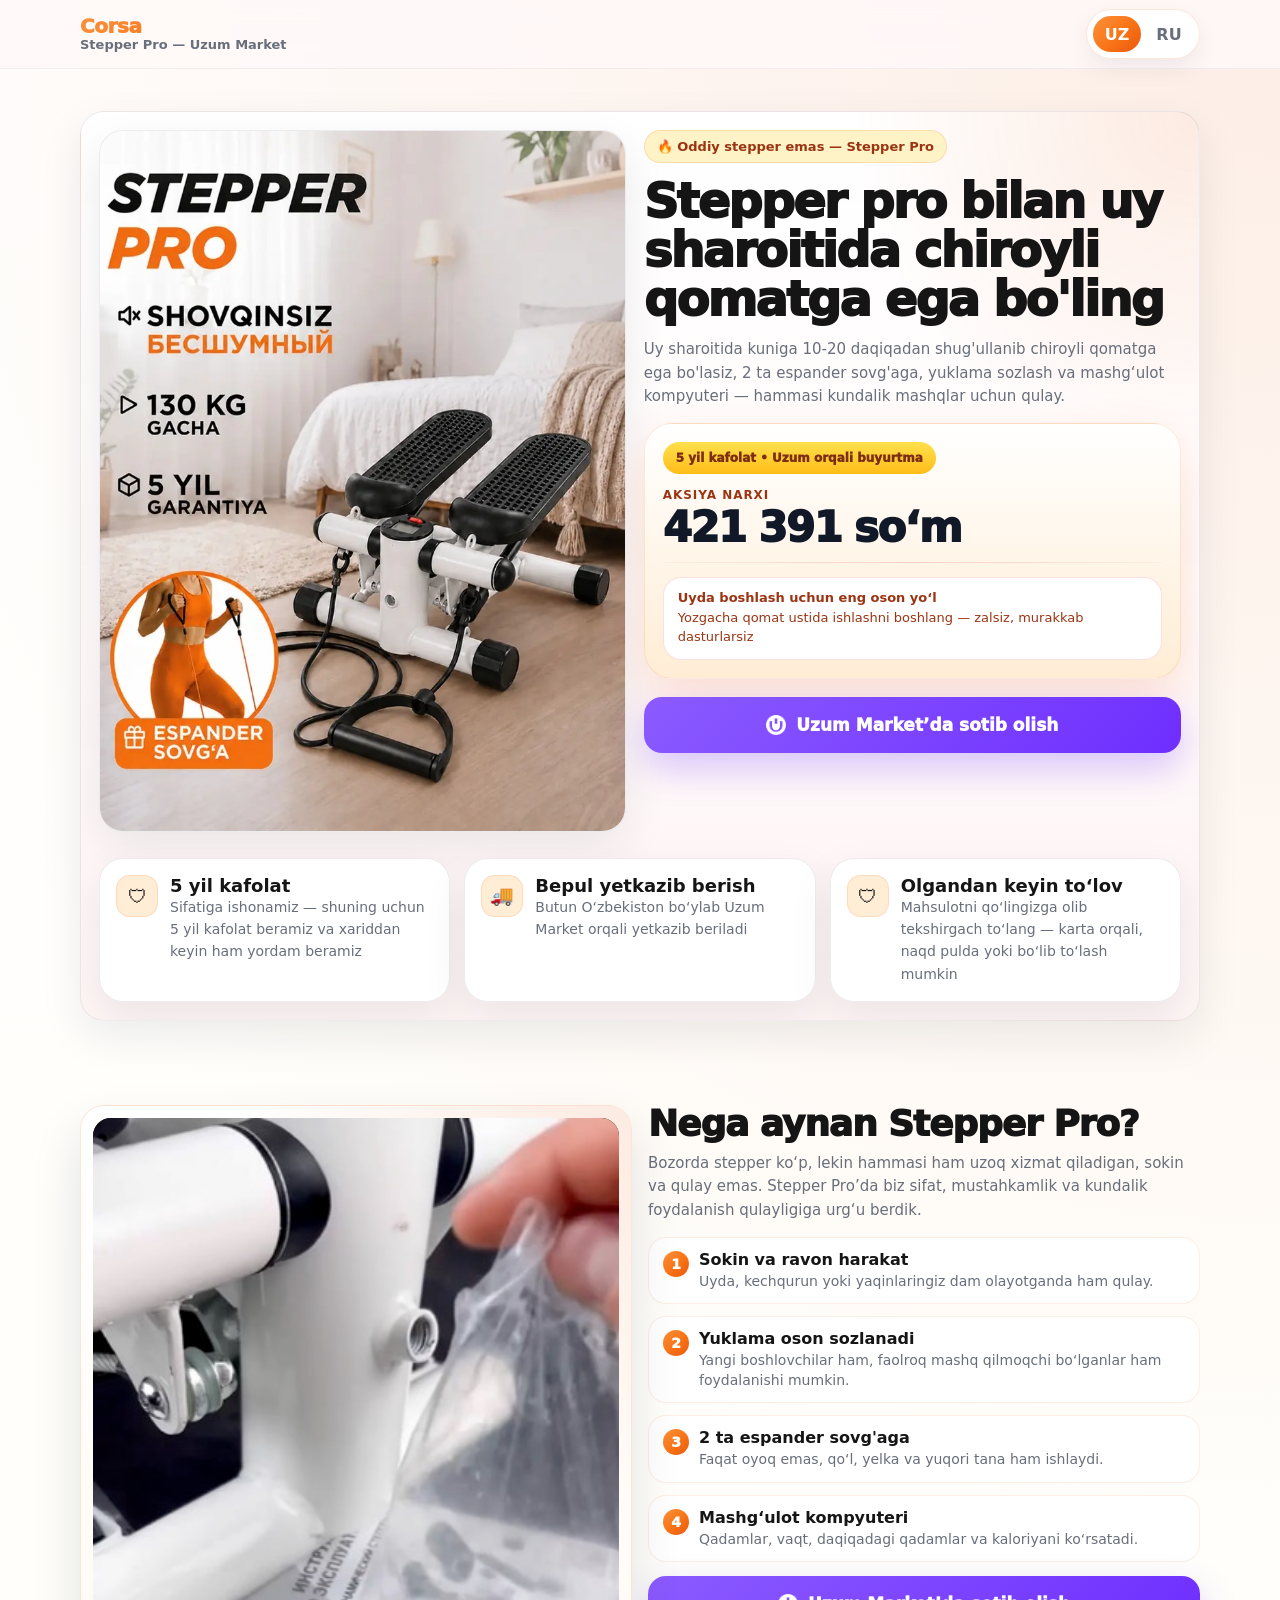
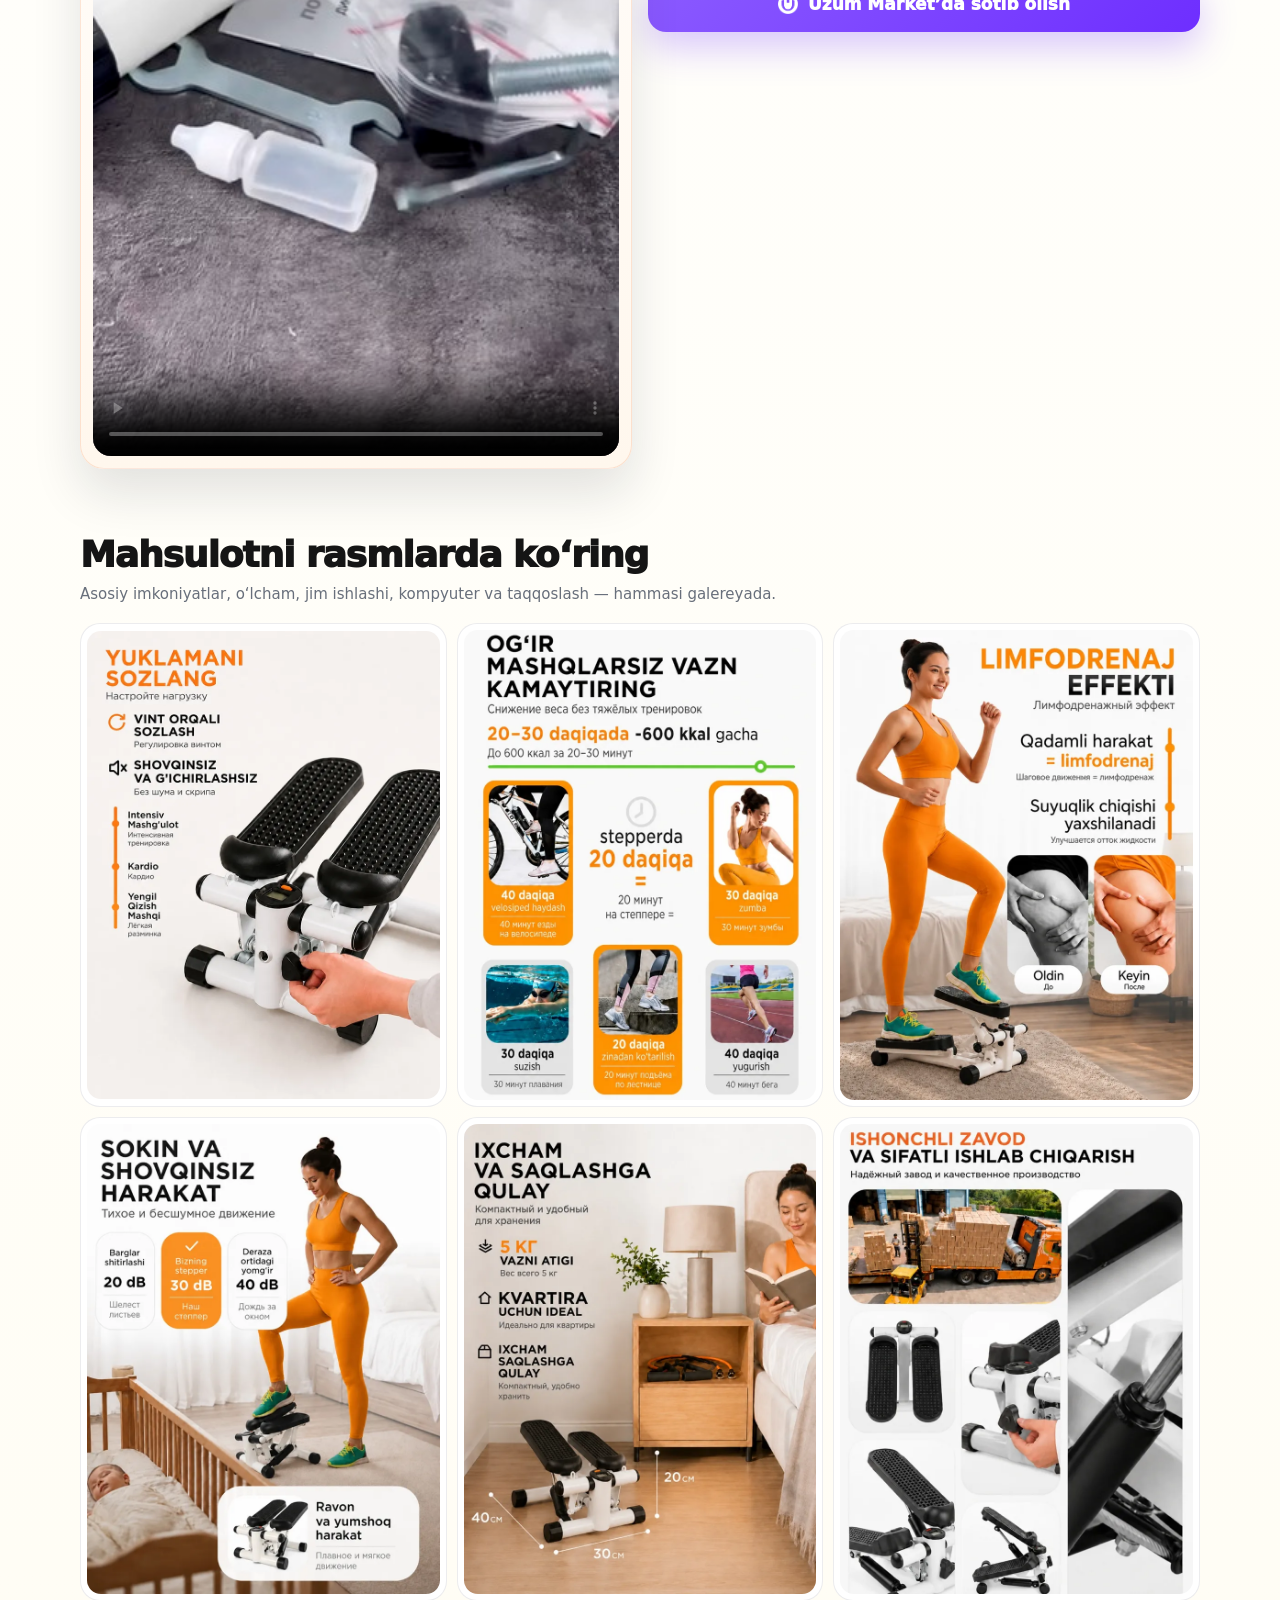
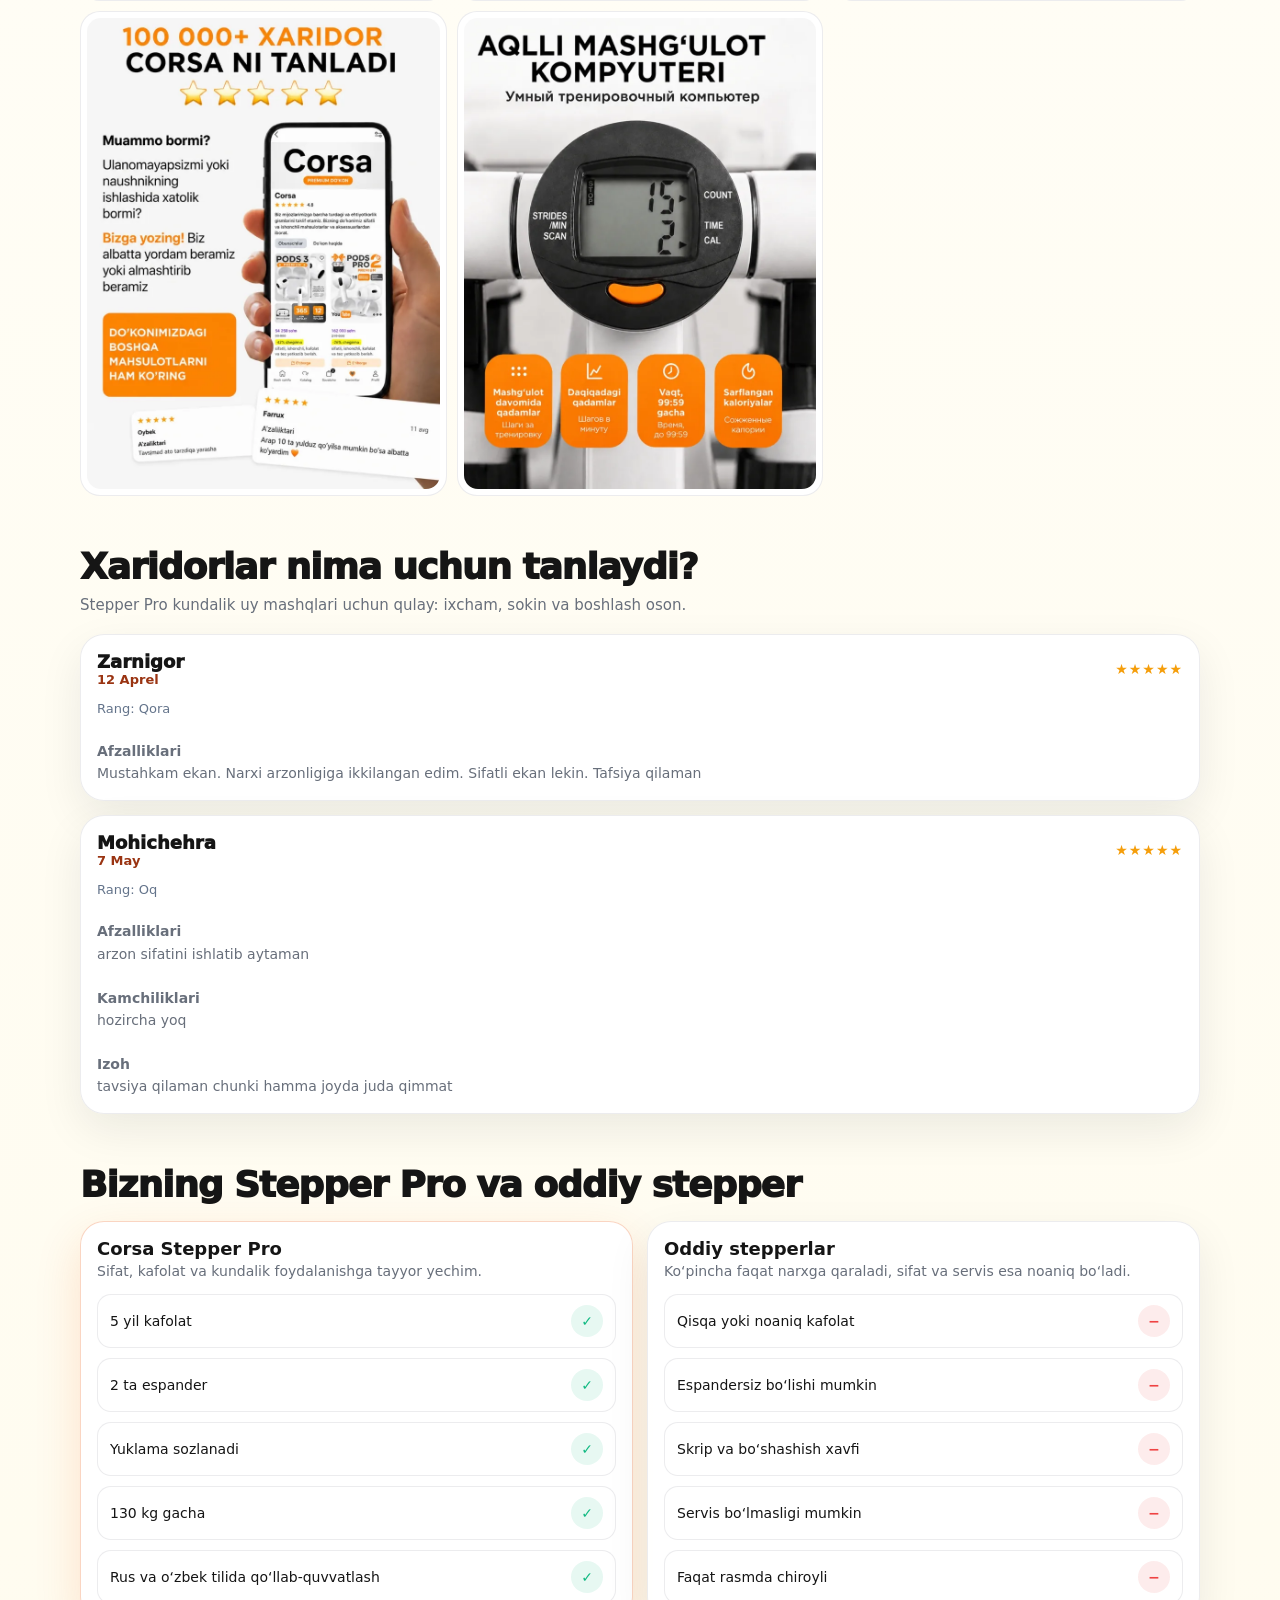
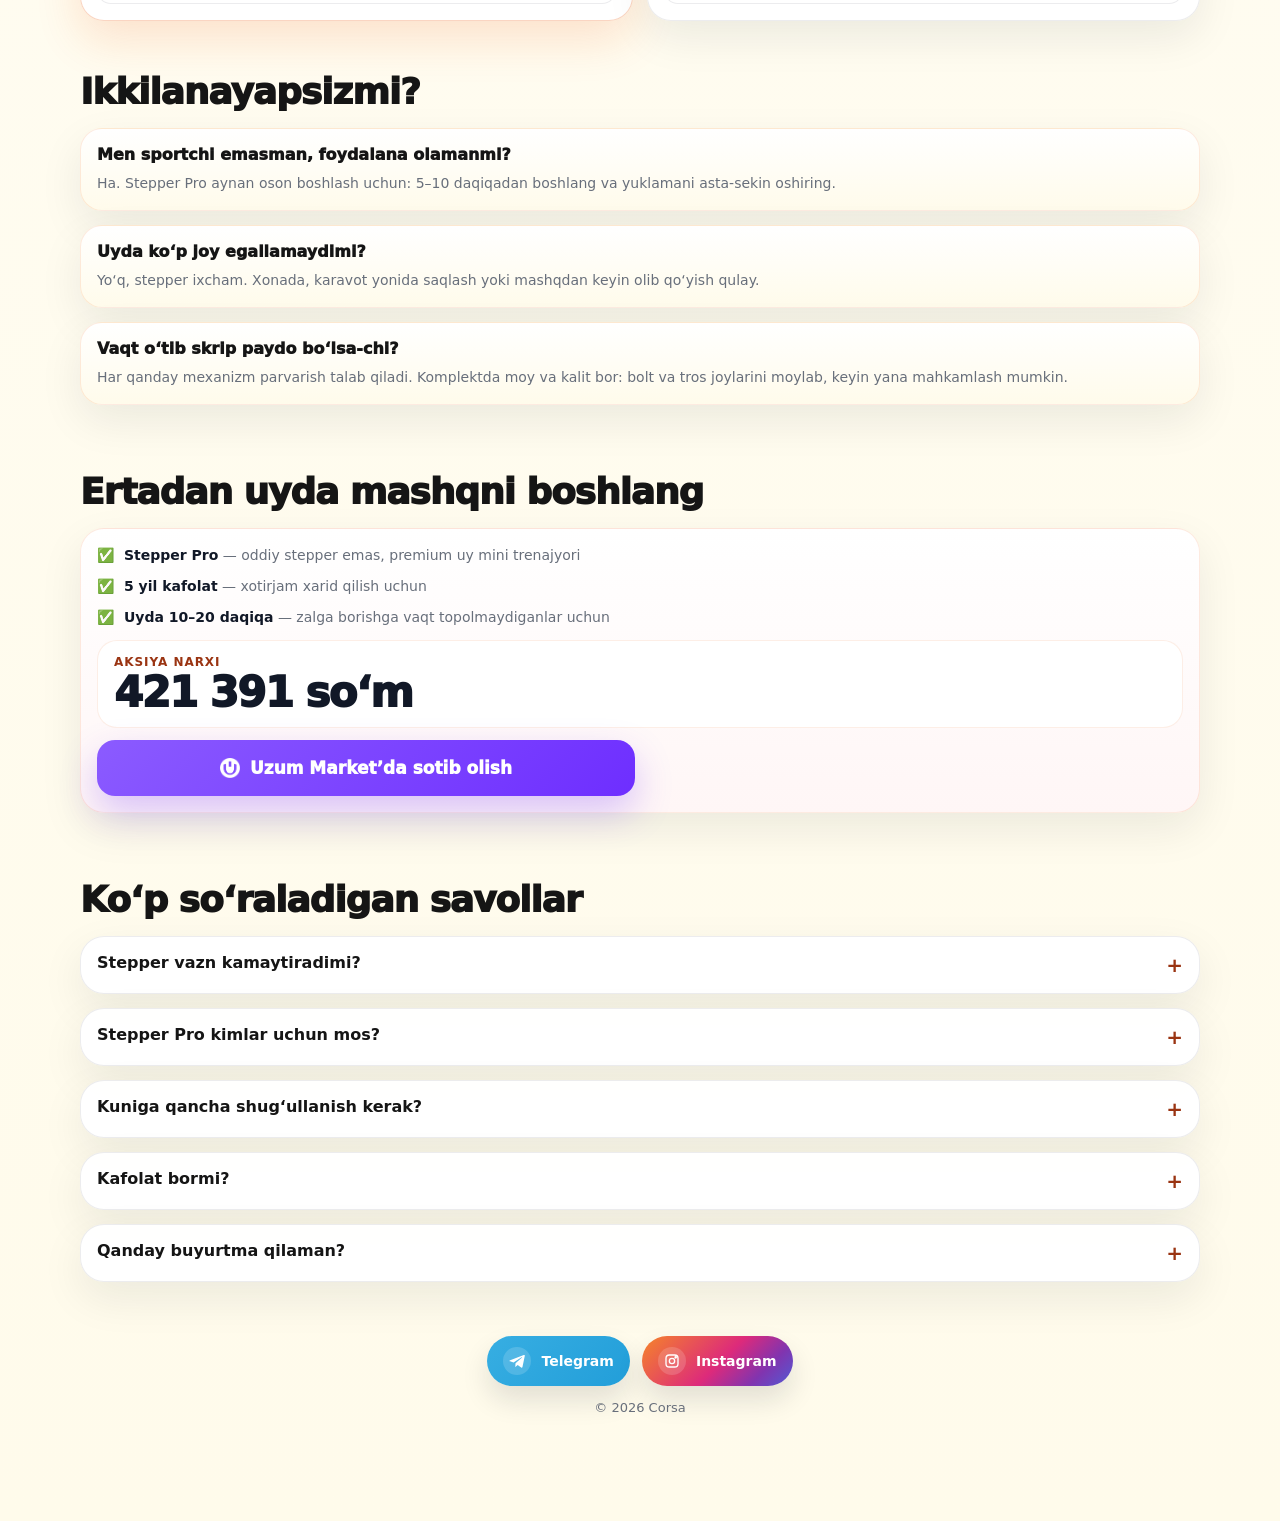
==== commit 430ed51e: "Optimize video loading speed with new poster and preload=none" ====
--- a/index.html
+++ b/index.html
@@ -25,10 +25,10 @@
   <!-- Meta Pixel Code -->
   <script>
   !function(f,b,e,v,n,t,s){if(f.fbq)return;n=f.fbq=function(){n.callMethod?n.callMethod.apply(n,arguments):n.queue.push(arguments)};if(!f._fbq)f._fbq=n;n.push=n;n.loaded=!0;n.version='2.0';n.queue=[];t=b.createElement(e);t.async=!0;t.src=v;s=b.getElementsByTagName(e)[0];s.parentNode.insertBefore(t,s)}(window, document,'script','https://connect.facebook.net/en_US/fbevents.js');
-  fbq('init', '970527575460643');
+  fbq('init', '847327061713315');
   fbq('track', 'PageView');
   </script>
-  <noscript><img height="1" width="1" style="display:none" src="https://www.facebook.com/tr?id=970527575460643&ev=PageView&noscript=1" /></noscript>
+  <noscript><img height="1" width="1" style="display:none" src="https://www.facebook.com/tr?id=847327061713315&ev=PageView&noscript=1" /></noscript>
   <!-- End Meta Pixel Code -->
 </head>
 <body>
@@ -68,7 +68,7 @@
     <section class="section-lg">
       <div class="container showcase">
         <div class="video-shell card">
-          <video id="inlineVideo" muted playsinline webkit-playsinline preload="metadata" controls loop>
+          <video id="inlineVideo" muted playsinline webkit-playsinline preload="none" controls loop poster="./images/stepper/video_poster.jpg">
             <source src="./assets/video_compressed.mp4" type="video/mp4" />
           </video>
         </div>
@@ -238,7 +238,7 @@
   <div class="sticky-mini-video" id="stickyMiniVideo">
     <button class="sticky-mini-video-close" type="button" id="stickyMiniVideoClose" aria-label="Close">×</button>
     <button class="sticky-mini-video-open" type="button" id="stickyMiniVideoOpen" aria-label="Open video">
-      <video id="stickyMiniVideoEl" muted playsinline webkit-playsinline preload="metadata" loop>
+      <video id="stickyMiniVideoEl" muted playsinline webkit-playsinline preload="none" loop poster="./images/stepper/video_poster.jpg">
         <source src="./assets/video_compressed.mp4" type="video/mp4" />
       </video>
       <div class="sticky-mini-video-overlay"><span class="sticky-mini-video-live-dot" aria-hidden="true"></span><span>Video</span></div>
@@ -257,7 +257,7 @@
     <div class="video-modal-content">
       <button class="video-close" type="button" aria-label="Close">×</button>
       <div class="video-title" data-uz="Stepper Pro real video" data-ru="Реальное видео Stepper Pro">Stepper Pro real video</div>
-      <video id="modalVideo" controls playsinline webkit-playsinline preload="metadata">
+      <video id="modalVideo" controls playsinline webkit-playsinline preload="none" poster="./images/stepper/video_poster.jpg">
         <source src="./assets/video_compressed.mp4" type="video/mp4" />
       </video>
       <div class="video-cta-wrap">
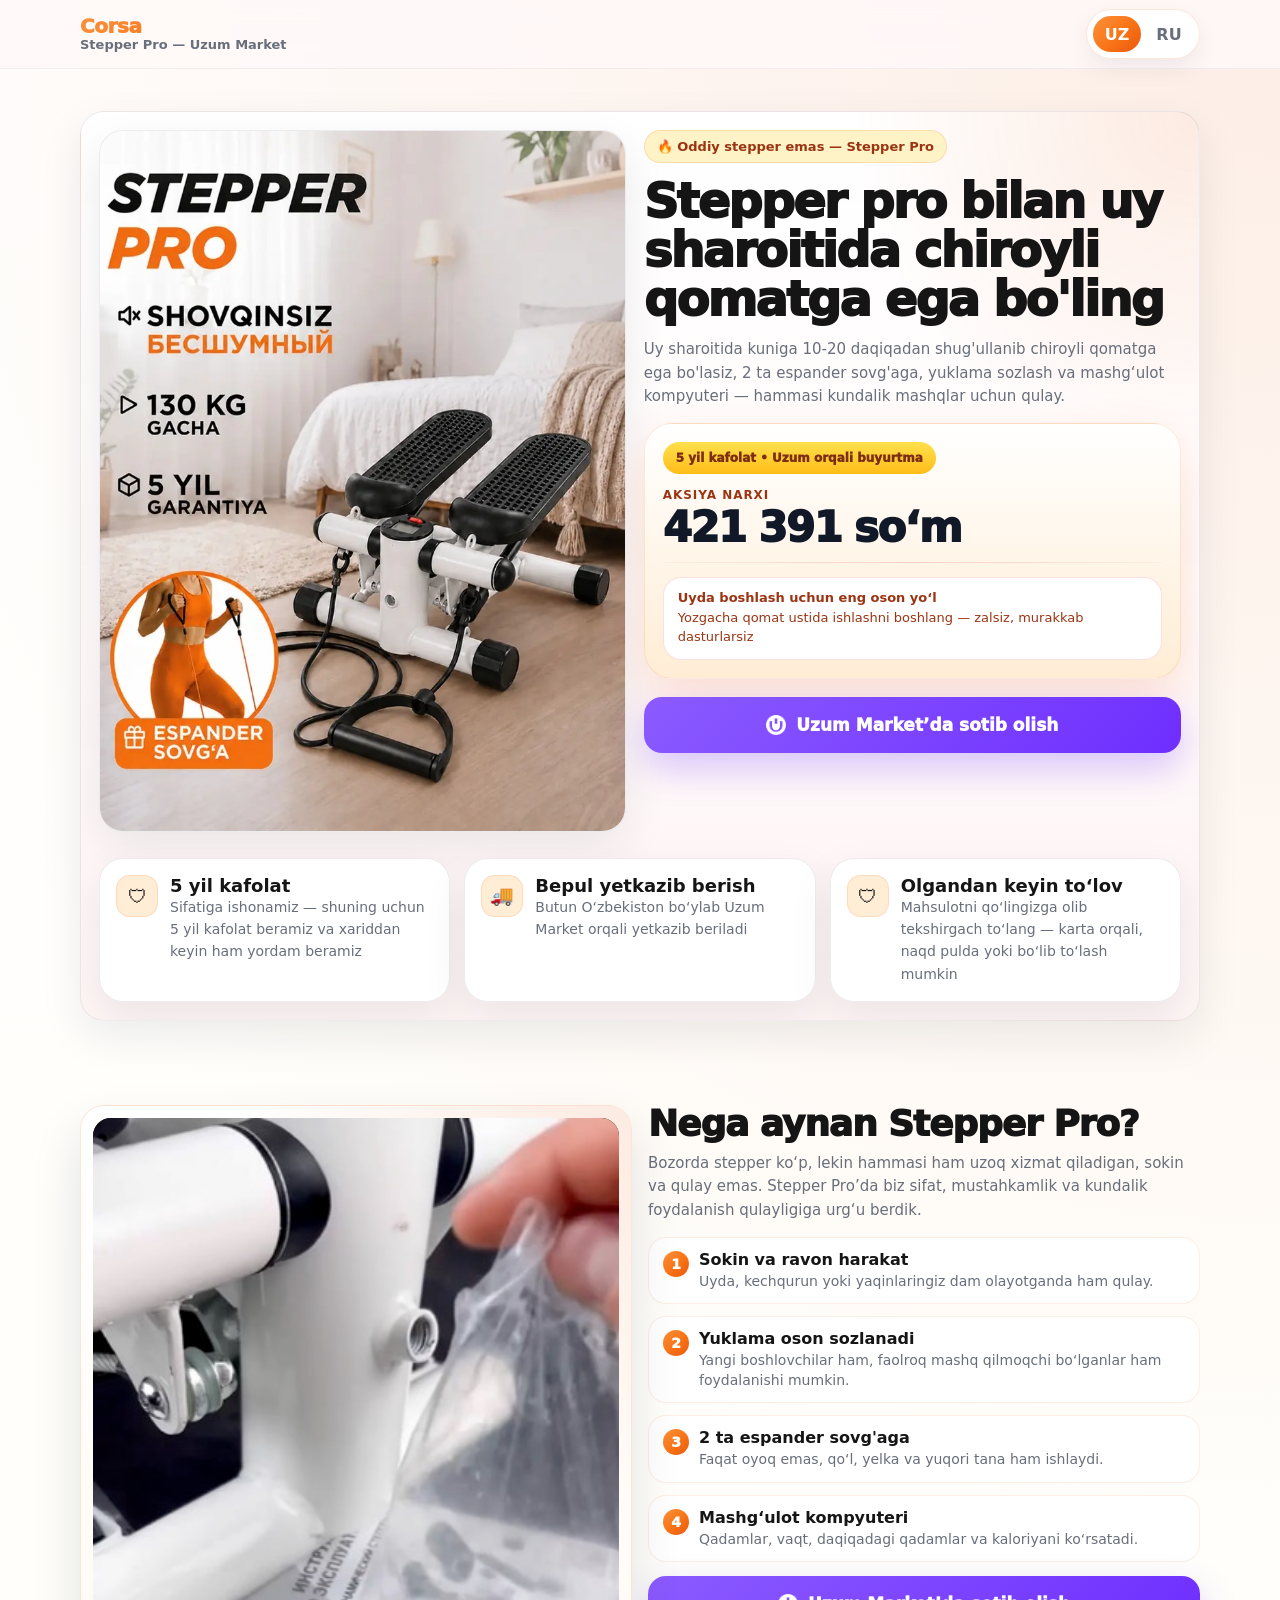
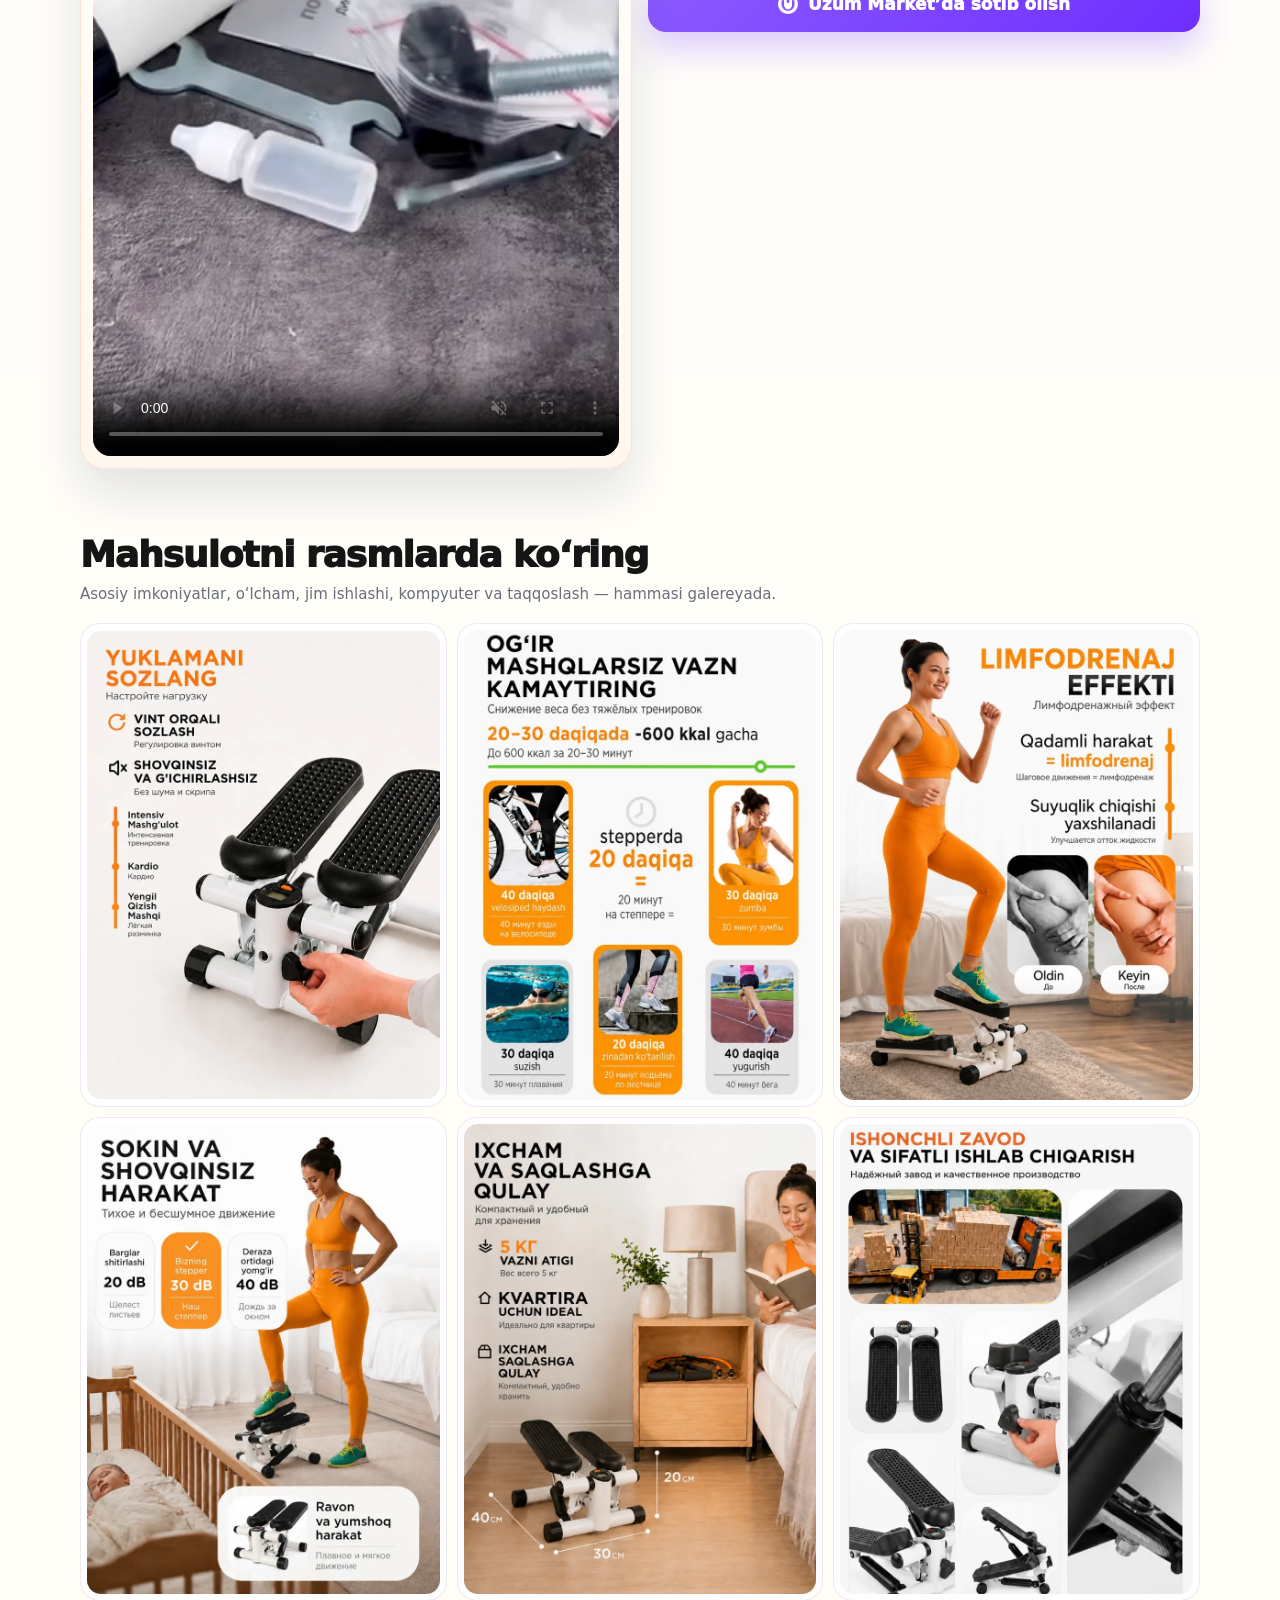
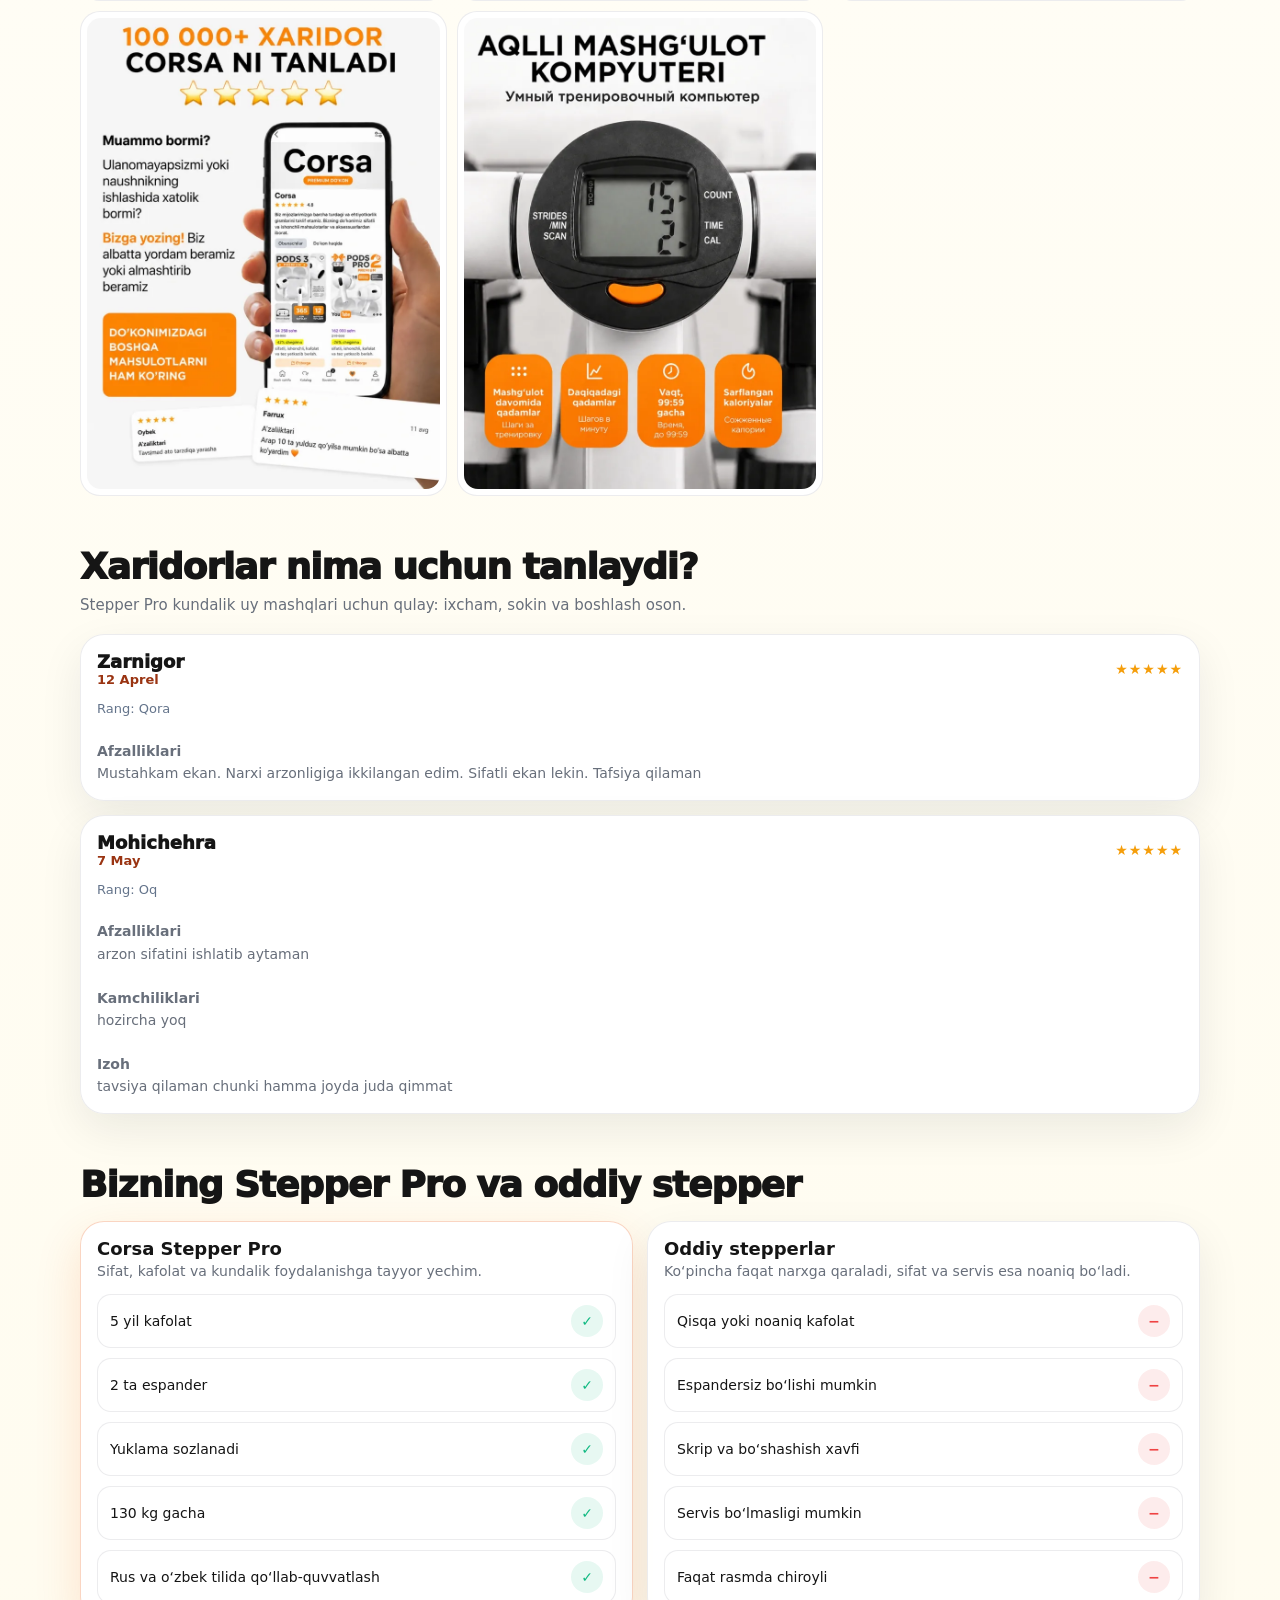
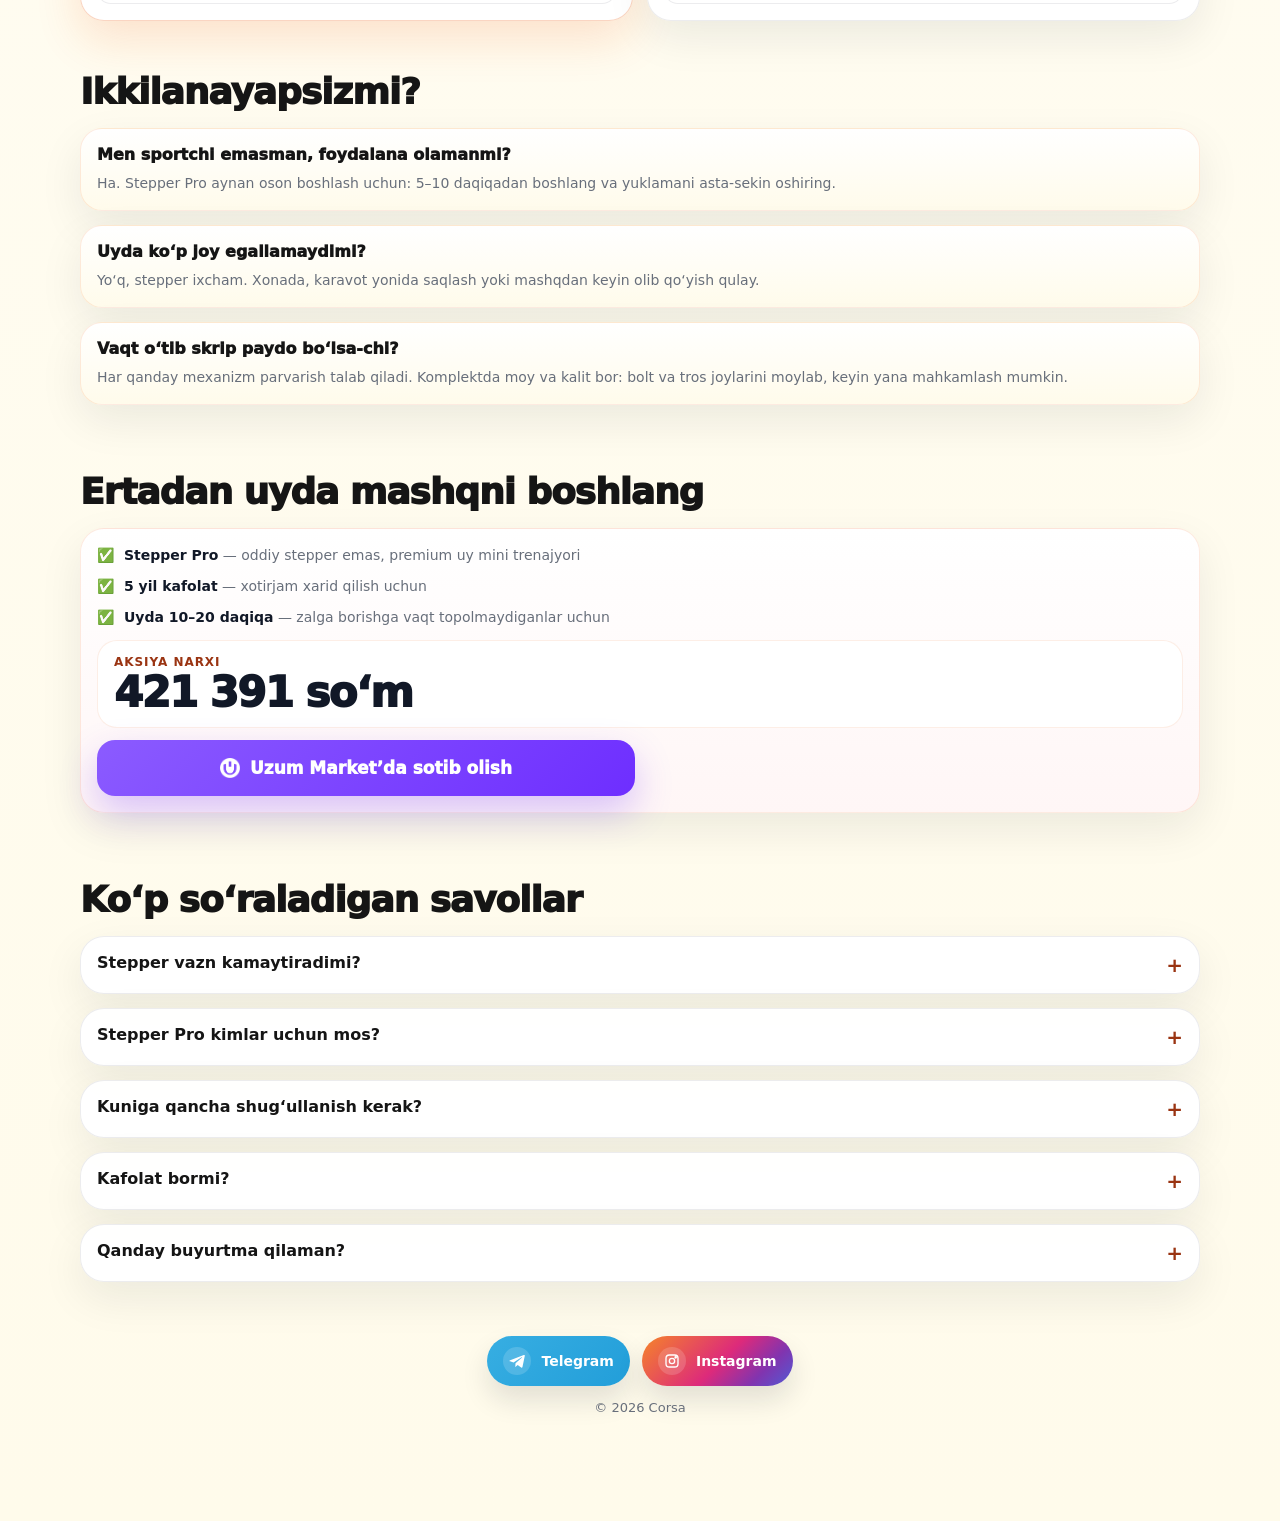
==== commit 60e26399: "Update social media links for Telegram and Instagram" ====
--- a/index.html
+++ b/index.html
@@ -269,10 +269,10 @@
   <footer>
     <div class="container">
       <div class="footer-socials">
-        <a class="social-pill social-pill--telegram" href="https://t.me/shoplanduz" target="_blank" rel="noopener noreferrer">
+        <a class="social-pill social-pill--telegram" href="https://t.me/Nasiba_paradiso" target="_blank" rel="noopener noreferrer">
           <span class="social-icon"><svg viewBox="0 0 24 24" fill="currentColor"><path d="M9.78 15.56 9.4 20.9c.54 0 .78-.23 1.06-.5l2.54-2.43 5.27 3.86c.97.54 1.65.26 1.91-.9l3.47-16.26.01-.01c.31-1.45-.52-2.02-1.47-1.66L1.79 10.87c-1.39.54-1.37 1.32-.24 1.67l5.22 1.63L18.9 6.56c.57-.35 1.09-.16.66.19"/></svg></span>Telegram
         </a>
-        <a class="social-pill social-pill--instagram" href="https://instagram.com/shoplanduz" target="_blank" rel="noopener noreferrer">
+        <a class="social-pill social-pill--instagram" href="https://www.instagram.com/corsa_uz" target="_blank" rel="noopener noreferrer">
           <span class="social-icon"><svg viewBox="0 0 24 24" fill="none" stroke="currentColor" stroke-width="2"><rect x="3" y="3" width="18" height="18" rx="5"></rect><circle cx="12" cy="12" r="4"></circle><circle cx="17.5" cy="6.5" r="1"></circle></svg></span>Instagram
         </a>
       </div>
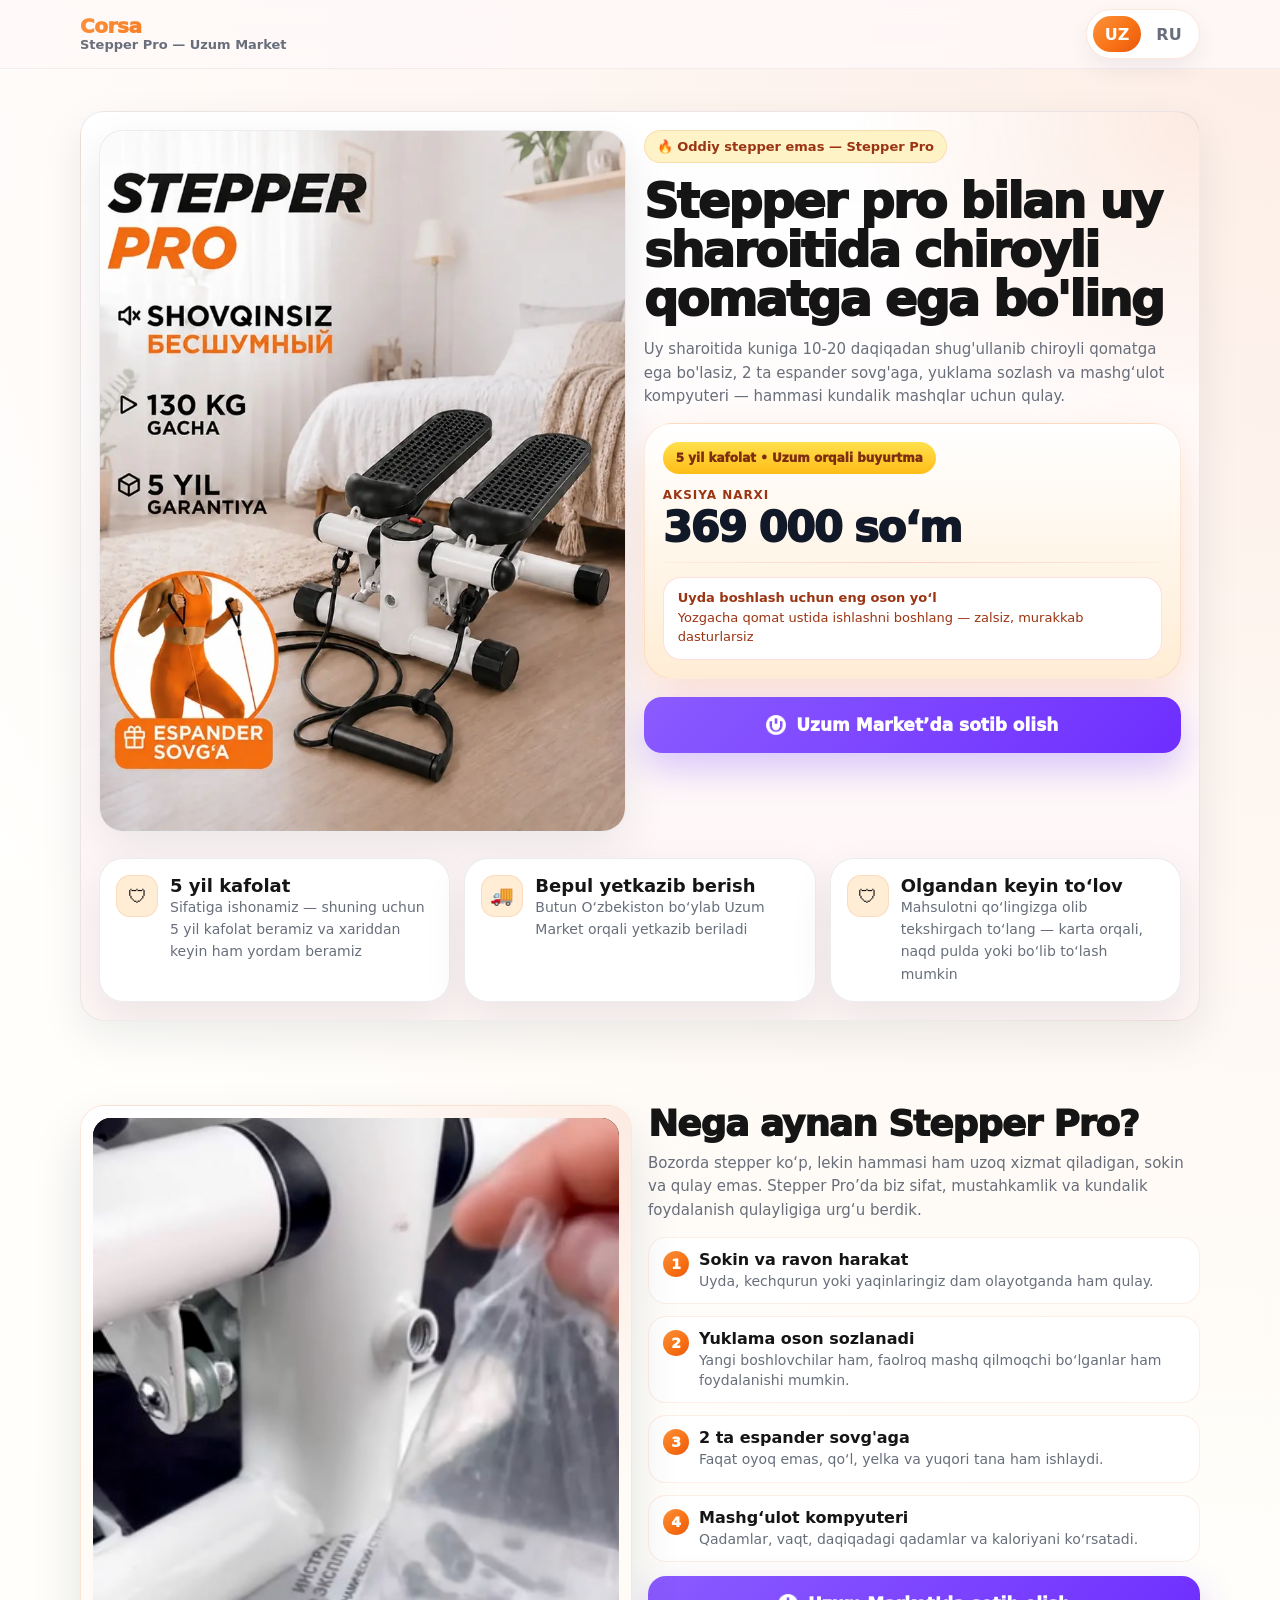
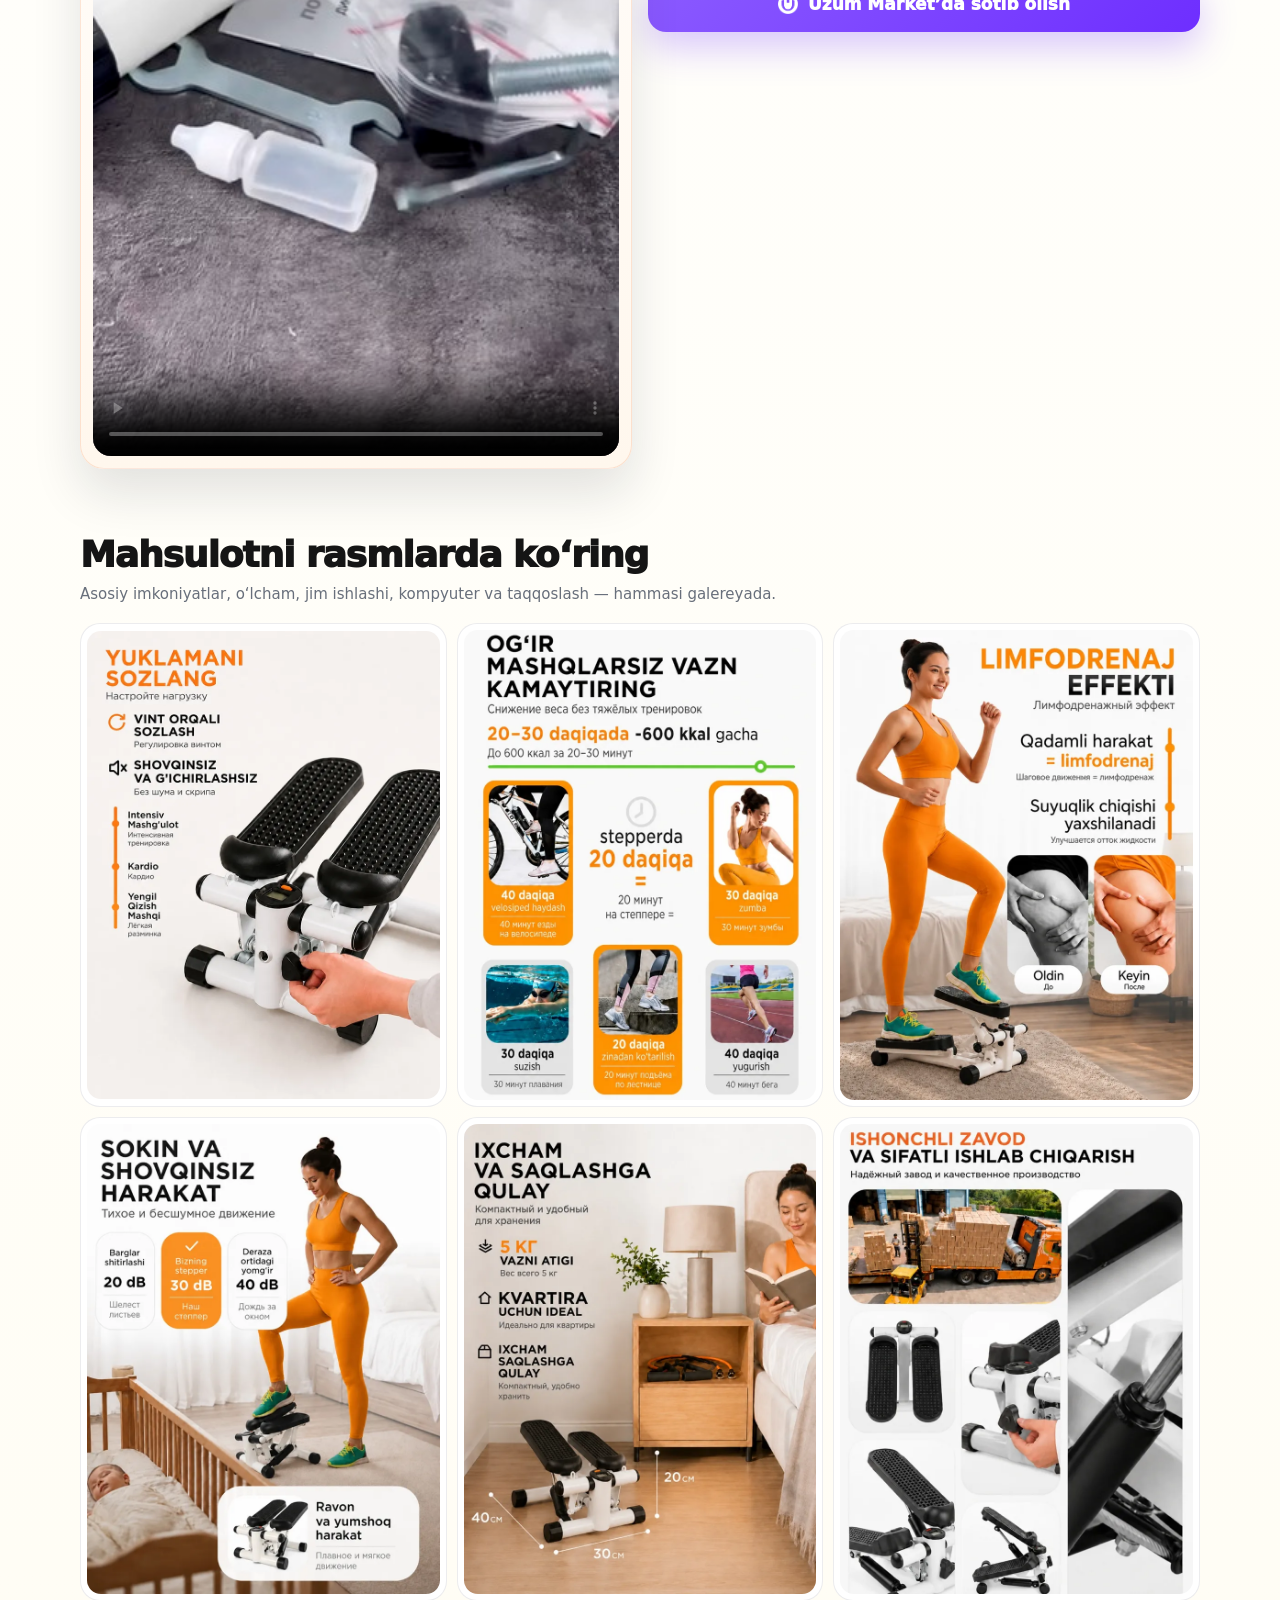
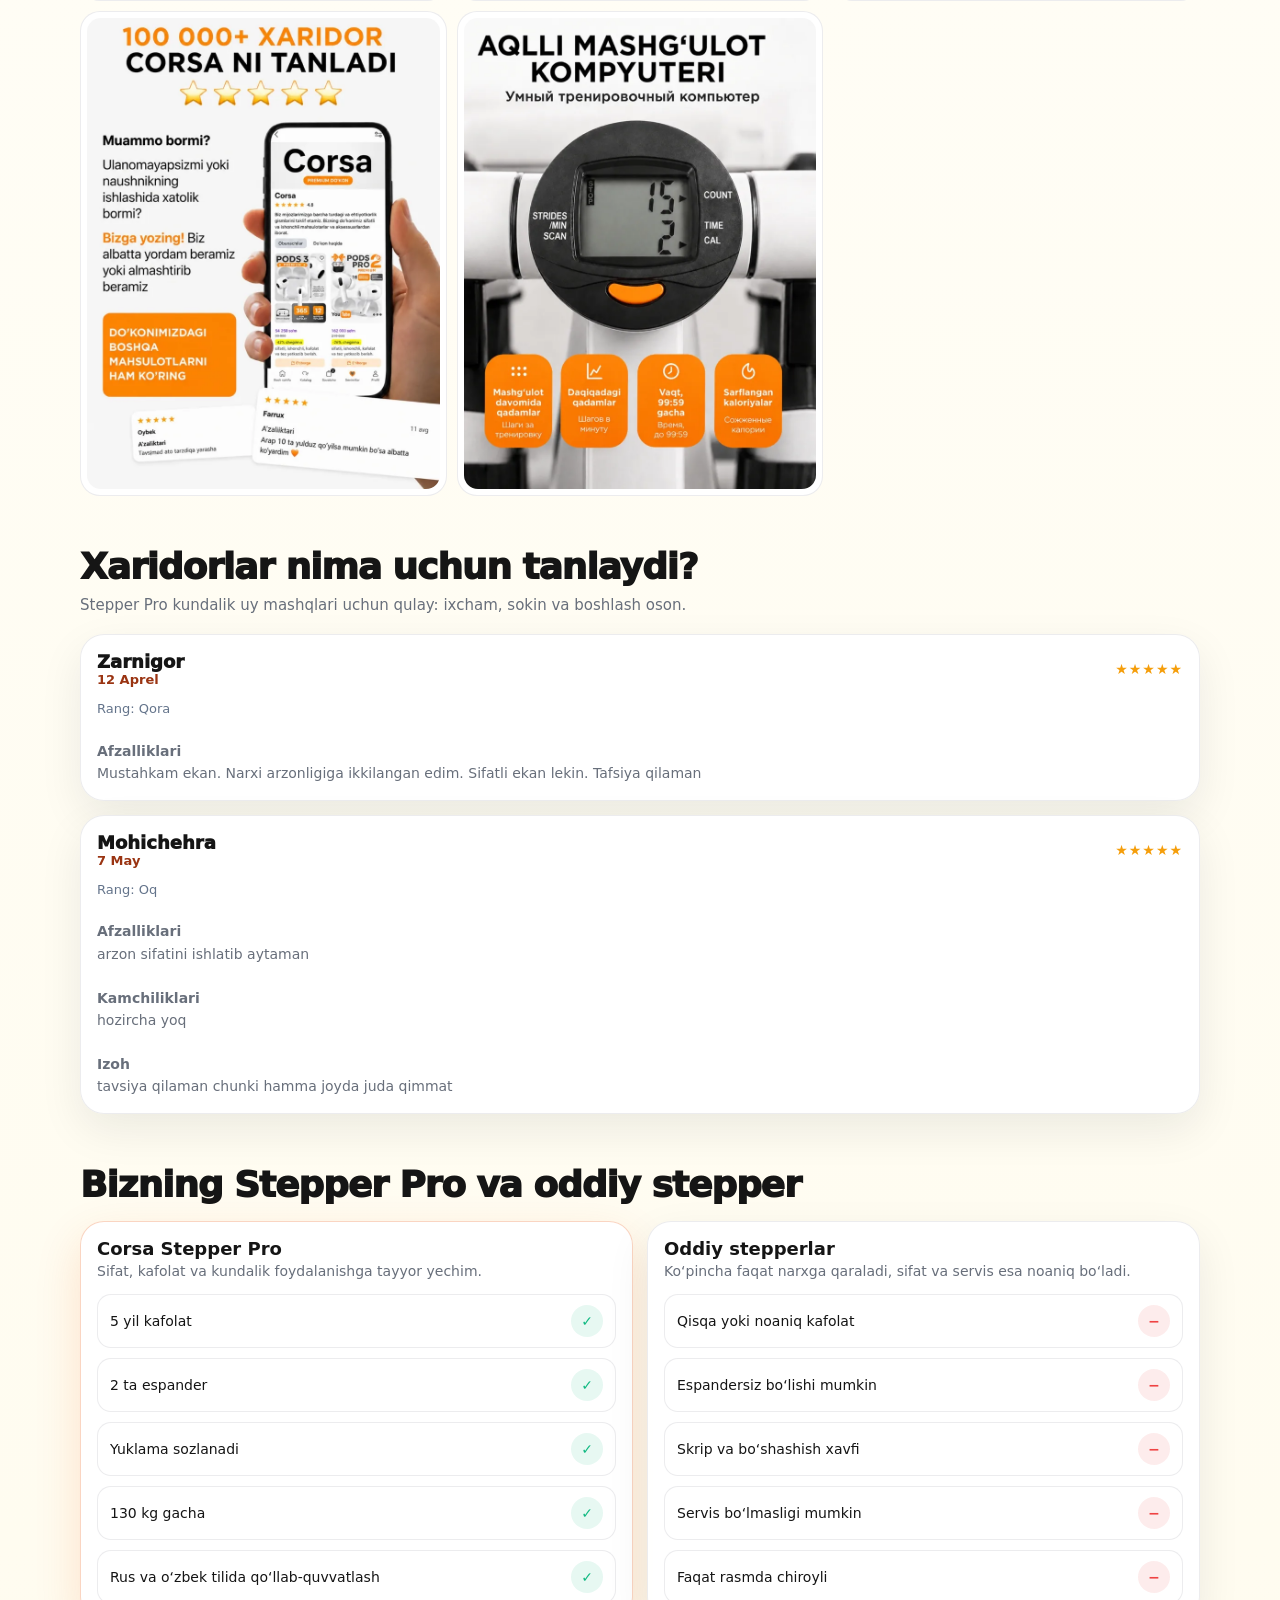
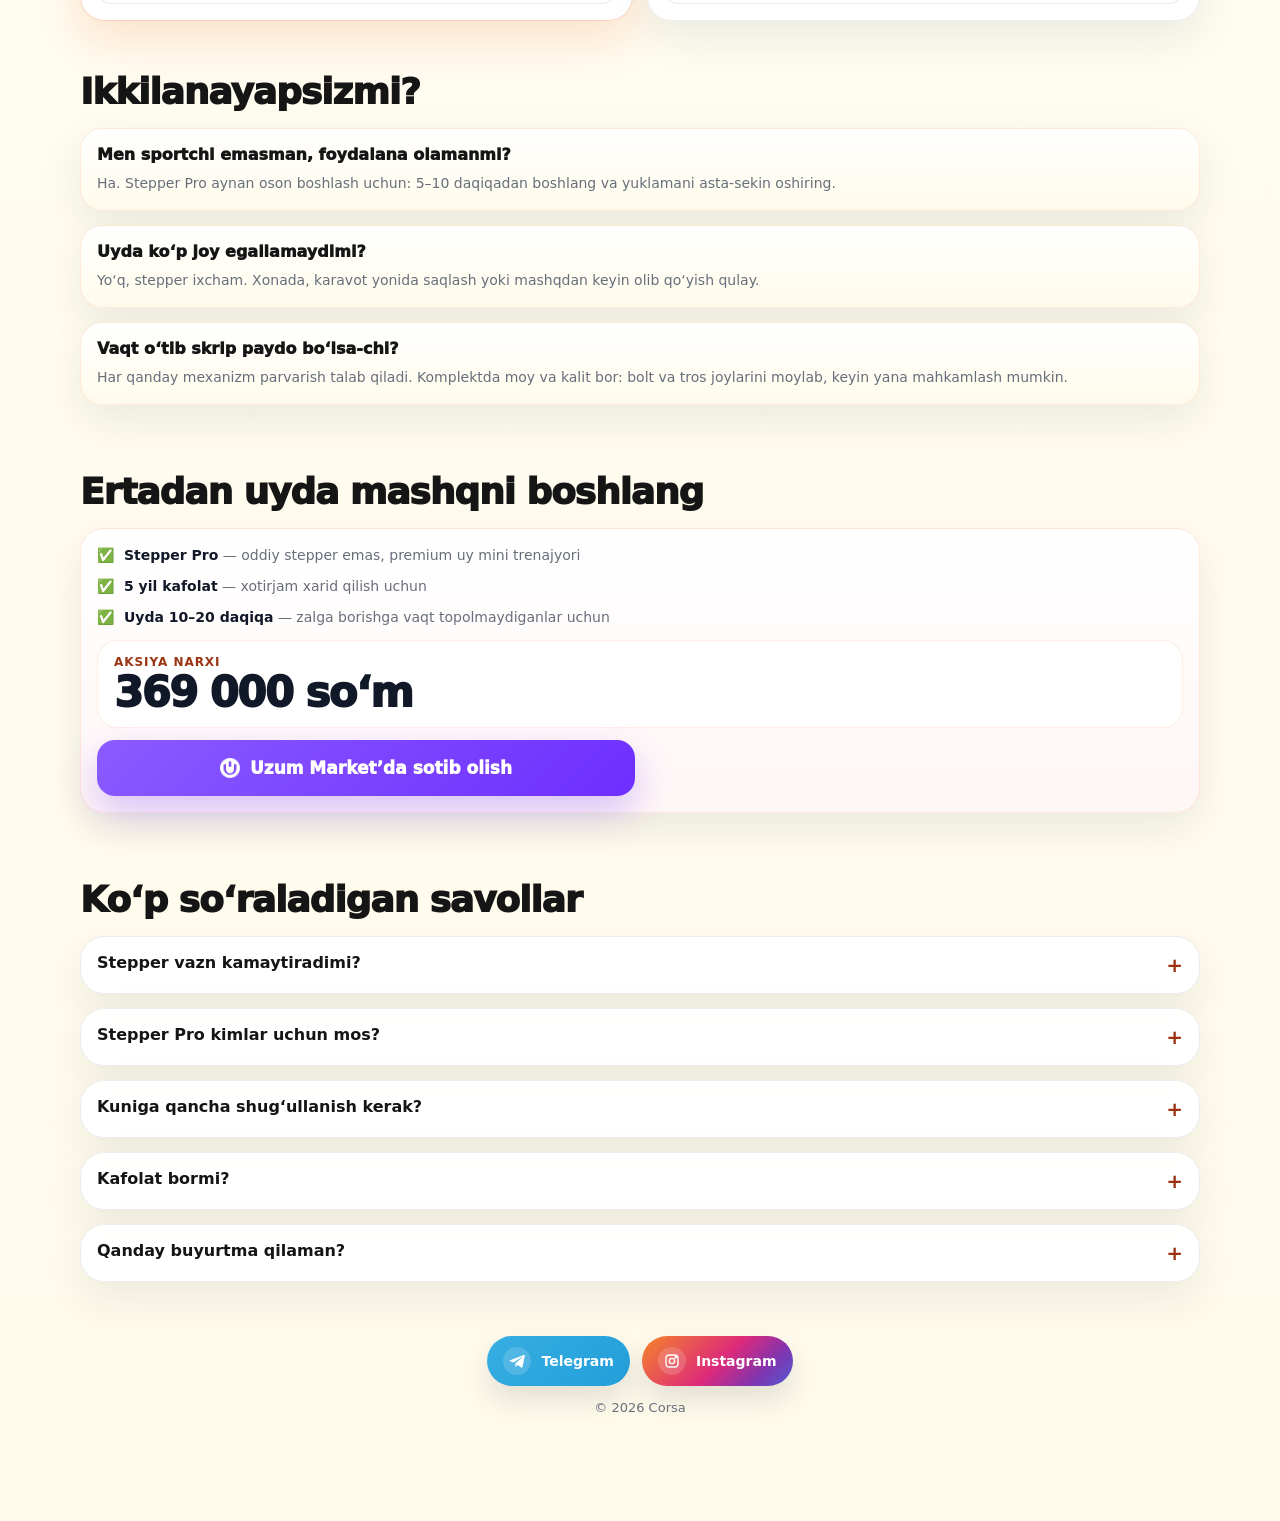
==== commit 4f9d7dd2: "Update price to 369 000 so'm" ====
--- a/index.html
+++ b/index.html
@@ -50,7 +50,7 @@
             <p class="lead" data-uz="Uy sharoitida kuniga 10-20 daqiqadan shug'ullanib chiroyli qomatga ega bo'lasiz, 2 ta espander sovg'aga, yuklama sozlash va mashg‘ulot kompyuteri — hammasi kundalik mashqlar uchun qulay." data-ru="Занимаясь по 10-20 минут в день дома, вы обретете красивую фигуру, 2 эспандера в подарок, регулировка нагрузки и тренировочный компьютер — всё для удобных ежедневных тренировок.">Uy sharoitida kuniga 10-20 daqiqadan shug'ullanib chiroyli qomatga ega bo'lasiz, 2 ta espander sovg'aga, yuklama sozlash va mashg‘ulot kompyuteri — hammasi kundalik mashqlar uchun qulay.</p>
             <div class="price-box">
               <span class="discount-pill" data-uz="5 yil kafolat • Uzum orqali buyurtma" data-ru="Гарантия 5 лет • Заказ через Uzum">5 yil kafolat • Uzum orqali buyurtma</span>
-              <div class="price-main"><div class="price-main-left"><span class="price-caption" data-uz="Aksiya narxi" data-ru="Цена по акции">Aksiya narxi</span><span class="new-price" data-uz="421 391 so‘m" data-ru="421 391 сум">421 391 so‘m</span></div></div>
+              <div class="price-main"><div class="price-main-left"><span class="price-caption" data-uz="Aksiya narxi" data-ru="Цена по акции">Aksiya narxi</span><span class="new-price" data-uz="369 000 so‘m" data-ru="369 000 сум">369 000 so‘m</span></div></div>
               <div style="height:1px;background:linear-gradient(90deg,rgba(239,32,41,.04),rgba(239,32,41,.18),rgba(239,32,41,.04))"></div>
               <div style="padding:12px 14px;border-radius:18px;background:#fff;border:1px solid rgba(239,32,41,.14)"><div class="timer-label" data-uz="Uyda boshlash uchun eng oson yo‘l" data-ru="Самый простой старт тренировок дома">Uyda boshlash uchun eng oson yo‘l</div><p style="font-size:13px;color:#9a3412;margin-top:4px;line-height:1.45" data-uz="Yozgacha qomat ustida ishlashni boshlang — zalsiz, murakkab dasturlarsiz" data-ru="Начните работать над фигурой до лета — дома, без спортзала и сложных программ">Sport zalisiz, murakkab dasturlarsiz — stepperga chiqing va harakatni boshlang</p></div>
             </div>
@@ -207,7 +207,7 @@
             <div class="item"><span>✅</span><span><strong data-uz="Uyda 10–20 daqiqa" data-ru="10–20 минут дома">Uyda 10–20 daqiqa</strong> — <span data-uz="zalga borishga vaqt topolmaydiganlar uchun" data-ru="для тех, у кого нет времени на зал">zalga borishga vaqt topolmaydiganlar uchun</span></span></div>
           </div>
           <div class="cta-price-row">
-            <div class="cta-price-stack"><small data-uz="Aksiya narxi" data-ru="Цена по акции">Aksiya narxi</small><span class="new-price" data-uz="421 391 so‘m" data-ru="421 391 сум">421 391 so‘m</span></div>
+            <div class="cta-price-stack"><small data-uz="Aksiya narxi" data-ru="Цена по акции">Aksiya narxi</small><span class="new-price" data-uz="369 000 so‘m" data-ru="369 000 сум">369 000 so‘m</span></div>
 
           </div>
           <div class="cta-actions">
